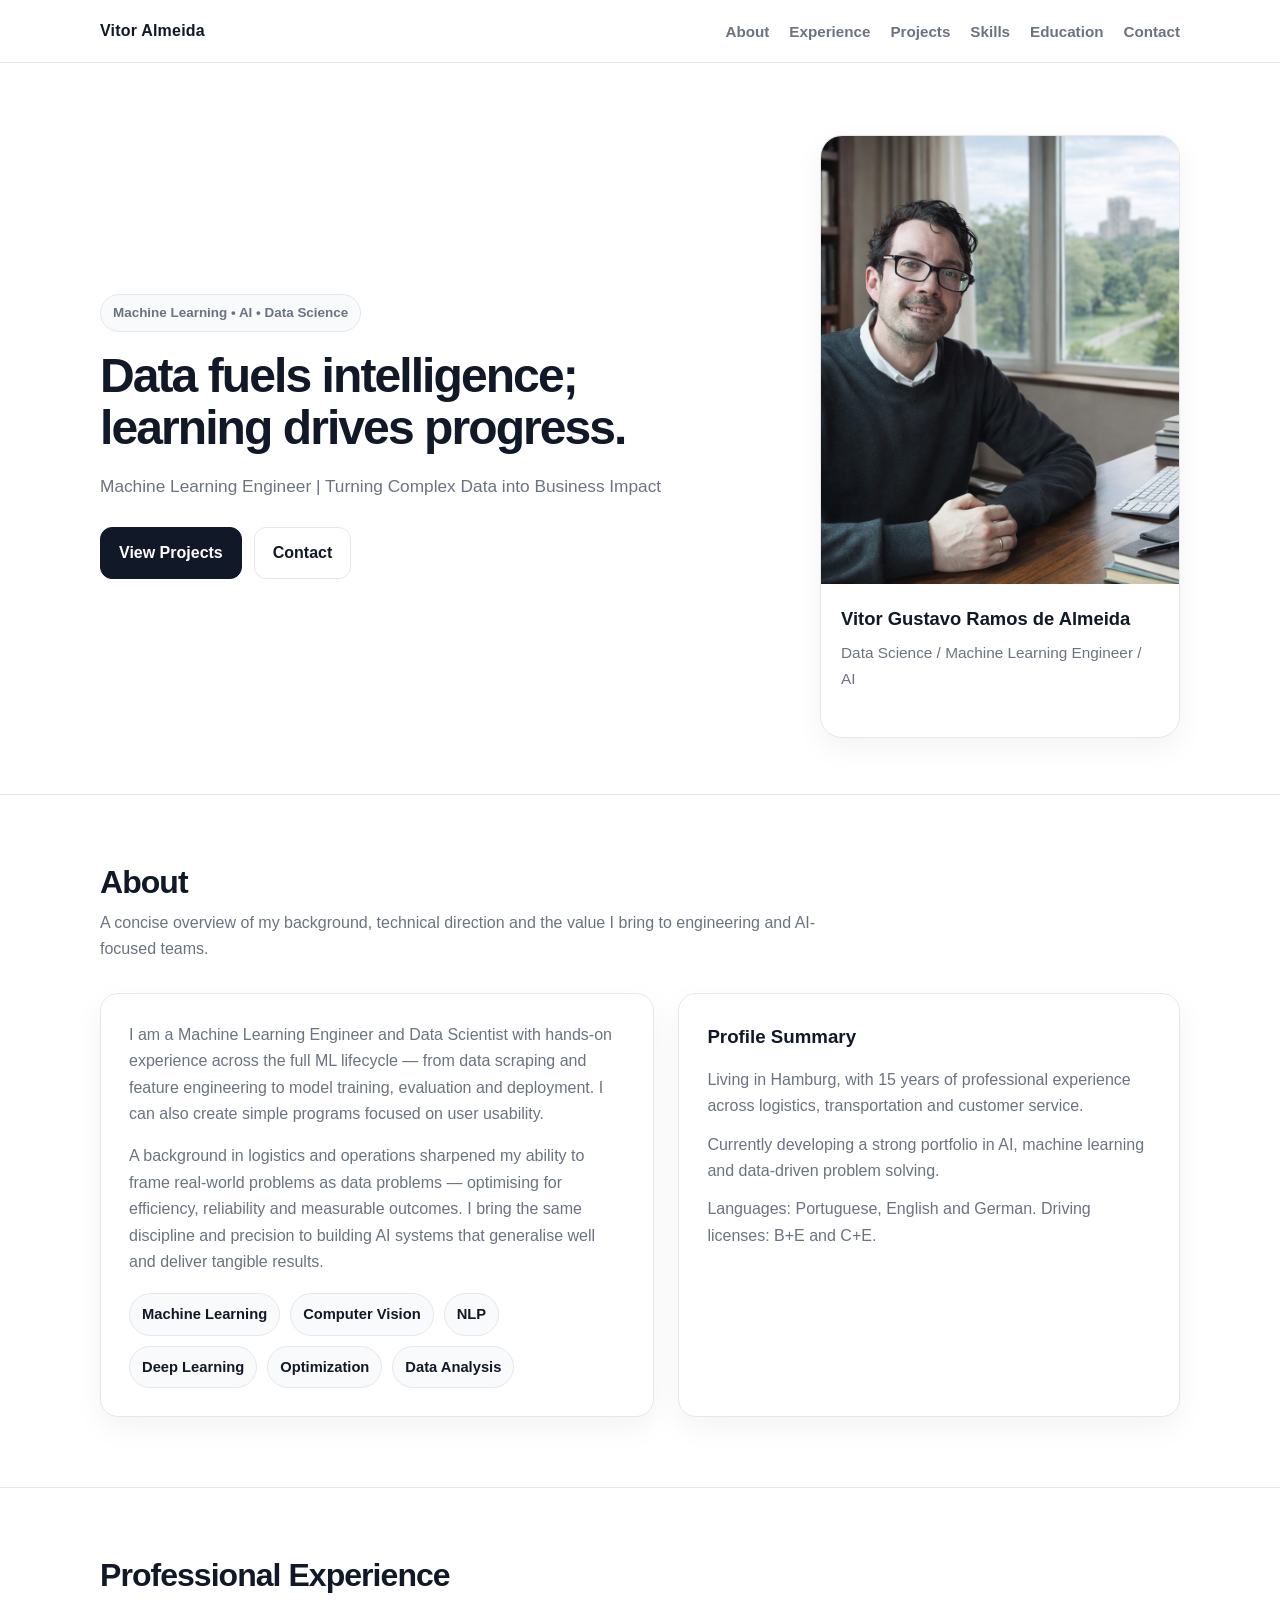
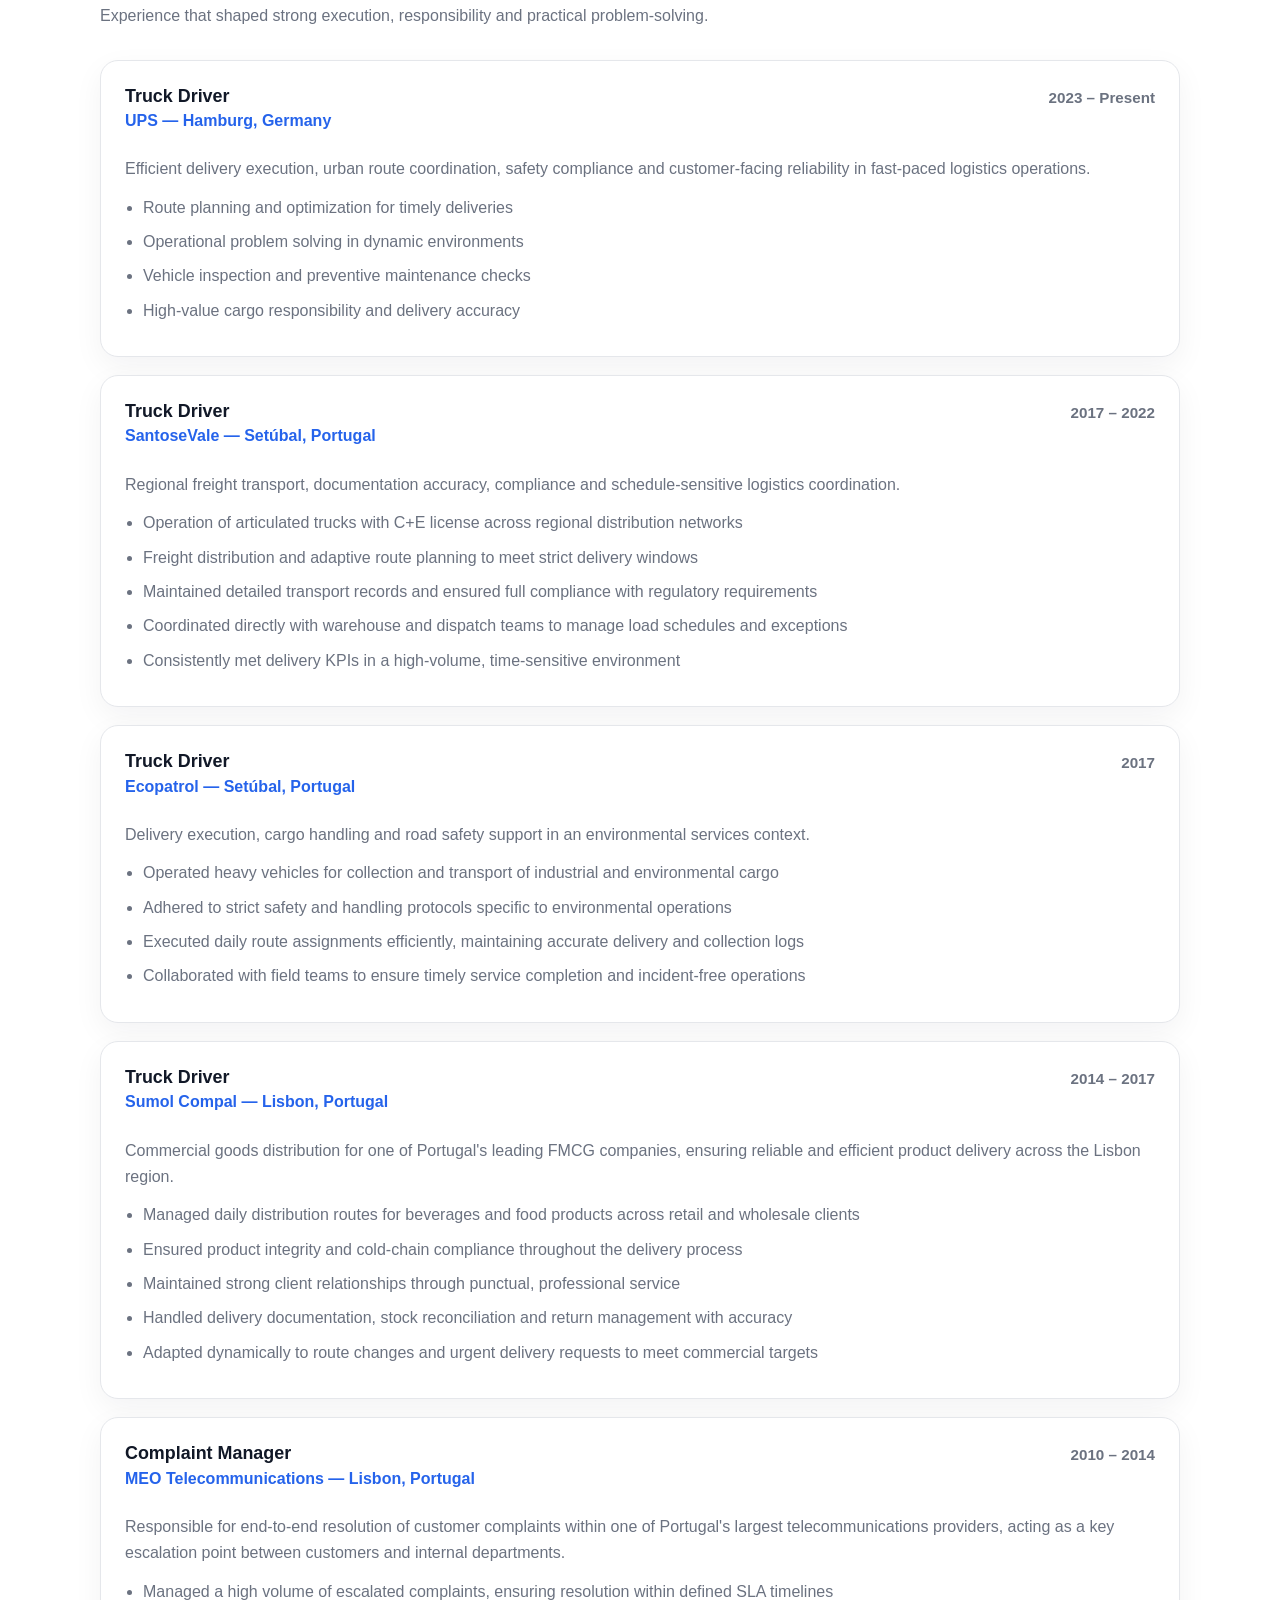
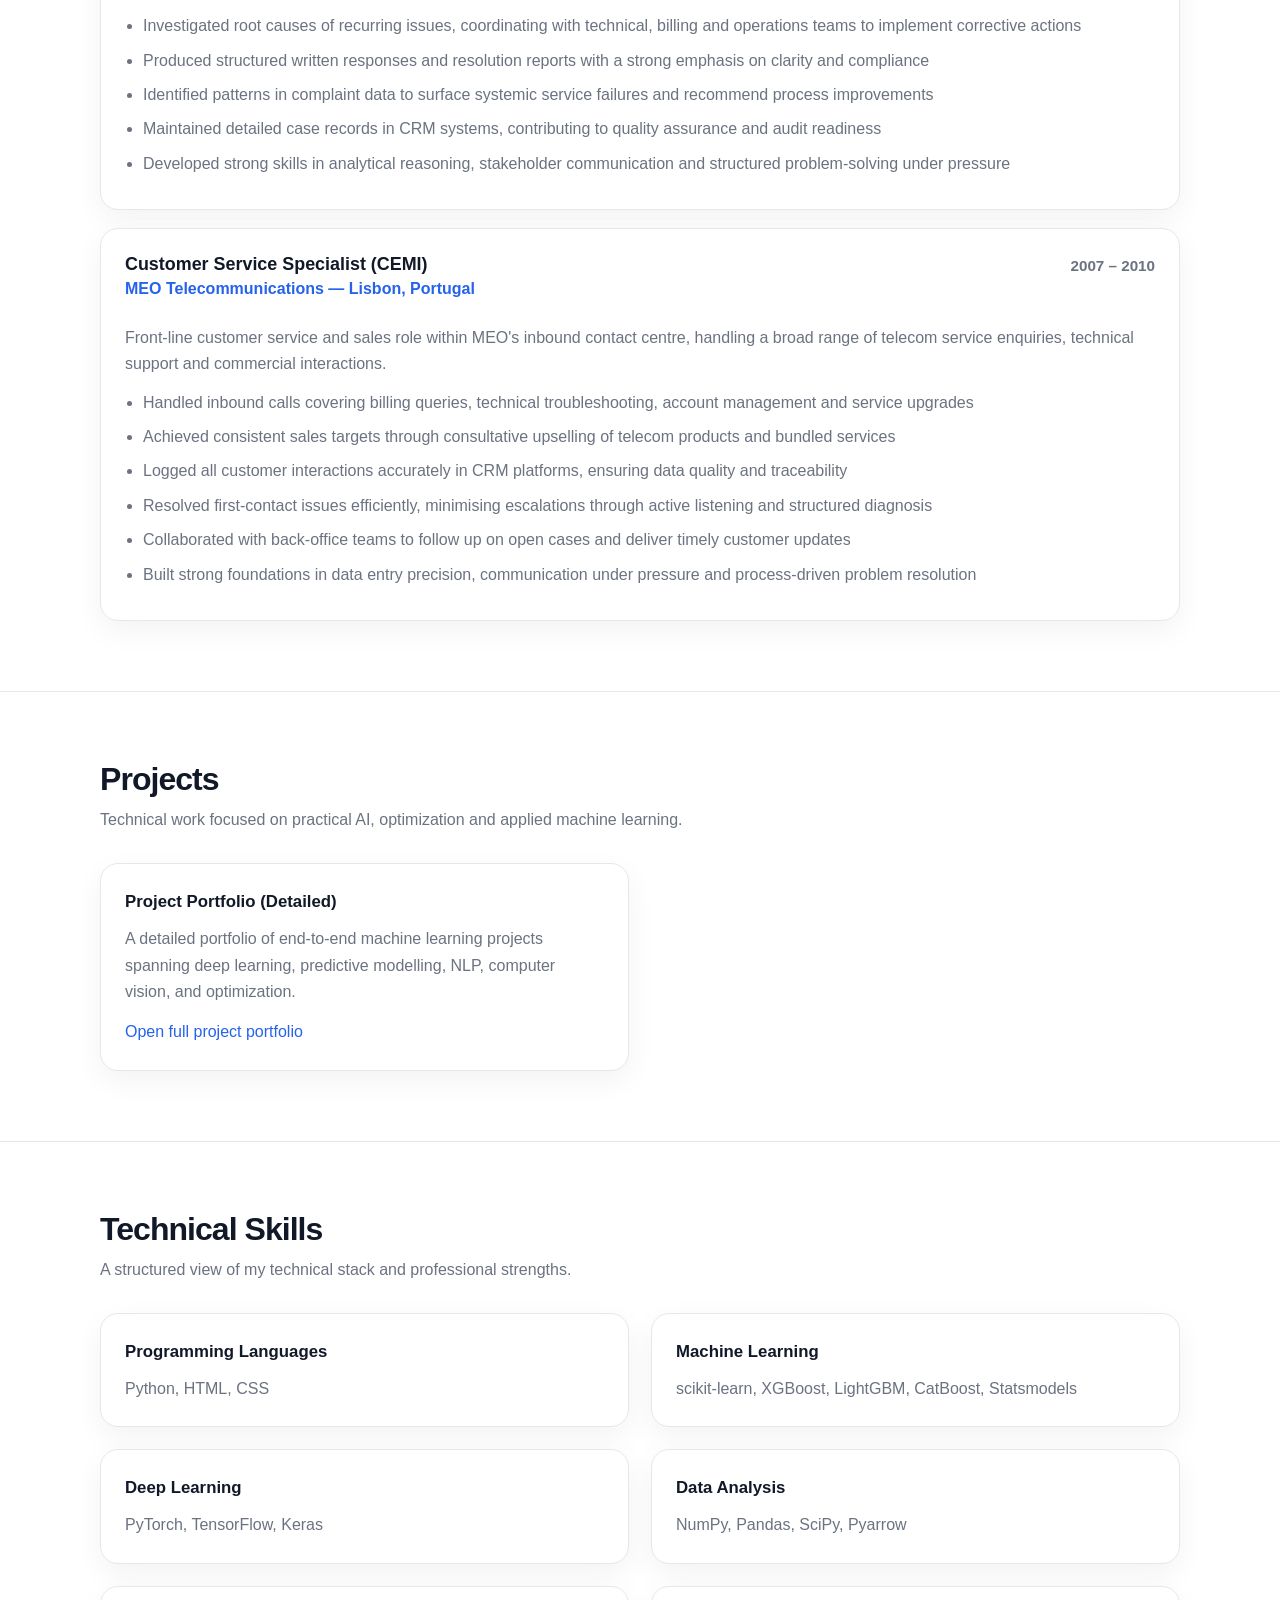
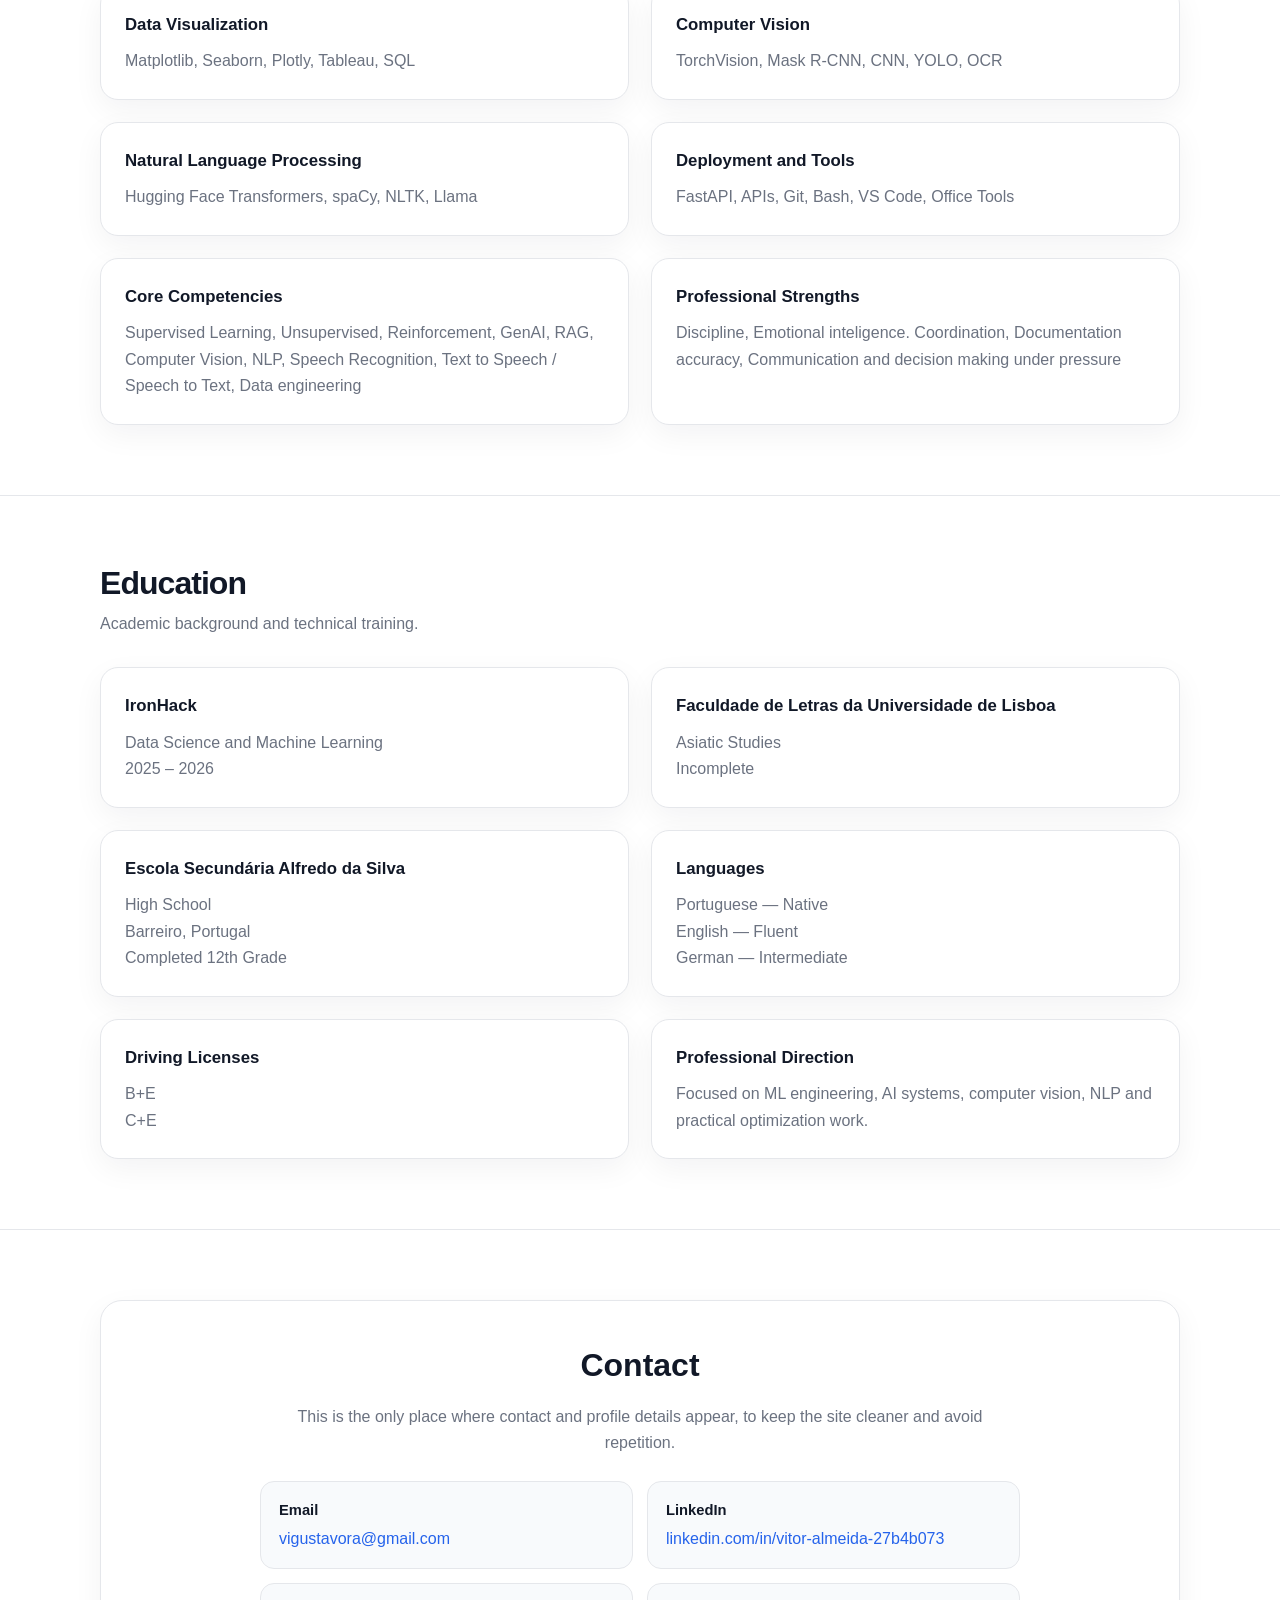
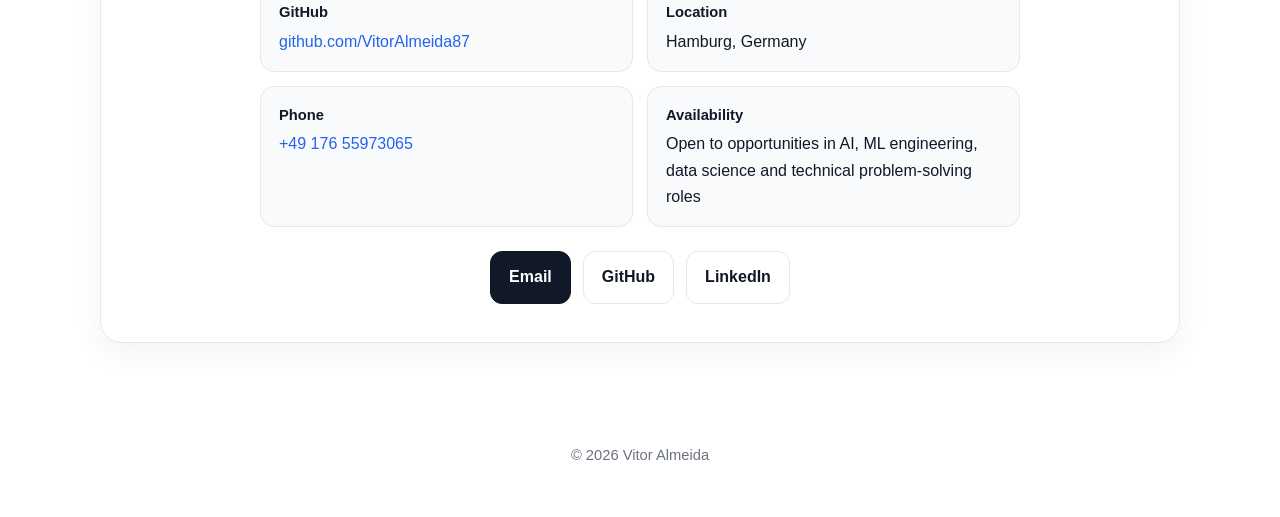
==== index.html @ e2f63cbc "Update hero subtitle text" ====
<!DOCTYPE html>
<html lang="en">
<head>
  <meta charset="UTF-8" />
  <meta name="viewport" content="width=device-width, initial-scale=1.0" />
  <title>Vitor Almeida | Machine Learning Engineer</title>
  <meta
    name="description"
    content="Vitor Almeida -Data Science/Machine Learning Engineer portfolio with projects, and technical skills in AI, data science, computer vision, NLP and optimization."
  />
  <style>
    :root {
      --bg: #ffffff;
      --surface: #ffffff;
      --text: #111827;
      --muted: #6b7280;
      --line: #e5e7eb;
      --soft: #f8fafc;
      --accent: #2563eb;
      --max-width: 1080px;
      --radius: 18px;
      --shadow: 0 10px 30px rgba(17, 24, 39, 0.05);
    }

    * {
      margin: 0;
      padding: 0;
      box-sizing: border-box;
    }

    html {
      scroll-behavior: smooth;
    }

    body {
      background: var(--bg);
      color: var(--text);
      font-family: -apple-system, BlinkMacSystemFont, "Segoe UI", Roboto, Inter, Arial, sans-serif;
      line-height: 1.65;
    }

    a {
      color: var(--accent);
      text-decoration: none;
    }

    a:hover {
      text-decoration: underline;
    }

    img {
      max-width: 100%;
      display: block;
    }

    .container {
      width: min(92%, var(--max-width));
      margin: 0 auto;
    }

    .topbar {
      position: sticky;
      top: 0;
      z-index: 1000;
      background: rgba(255, 255, 255, 0.94);
      backdrop-filter: blur(10px);
      border-bottom: 1px solid var(--line);
    }

    .nav {
      display: flex;
      justify-content: space-between;
      align-items: center;
      gap: 20px;
      padding: 18px 0;
    }

    .brand {
      font-size: 1rem;
      font-weight: 700;
      color: var(--text);
      letter-spacing: 0.2px;
    }

    .nav-links {
      display: flex;
      flex-wrap: wrap;
      gap: 20px;
    }

    .nav-links a {
      color: var(--muted);
      font-size: 0.95rem;
      font-weight: 600;
    }

    .nav-links a:hover {
      color: var(--text);
      text-decoration: none;
    }

    .hero {
      padding: 72px 0 56px;
    }

    .hero-grid {
      display: grid;
      grid-template-columns: 1.25fr 0.75fr;
      gap: 36px;
      align-items: center;
    }

    .eyebrow {
      display: inline-block;
      padding: 7px 12px;
      background: var(--soft);
      border: 1px solid var(--line);
      border-radius: 999px;
      color: var(--muted);
      font-size: 0.84rem;
      font-weight: 700;
      margin-bottom: 18px;
    }

    .hero h1 {
      font-size: 3rem;
      line-height: 1.08;
      letter-spacing: -0.04em;
      margin-bottom: 18px;
    }

    .hero p {
      color: var(--muted);
      font-size: 1.08rem;
      max-width: 720px;
      margin-bottom: 26px;
    }

    .hero-actions {
      display: flex;
      flex-wrap: wrap;
      gap: 12px;
    }

    .btn {
      display: inline-flex;
      align-items: center;
      justify-content: center;
      padding: 12px 18px;
      border-radius: 12px;
      font-weight: 700;
      border: 1px solid var(--line);
      transition: 0.2s ease;
    }

    .btn-primary {
      background: var(--text);
      color: #fff;
      border-color: var(--text);
    }

    .btn-primary:hover {
      background: #000;
      text-decoration: none;
    }

    .btn-secondary {
      background: #fff;
      color: var(--text);
    }

    .btn-secondary:hover {
      background: var(--soft);
      text-decoration: none;
    }

    .profile-card {
      background: var(--surface);
      border: 1px solid var(--line);
      border-radius: 22px;
      box-shadow: var(--shadow);
      overflow: hidden;
      max-width: 360px;
      margin-left: auto;
    }

    .profile-image {
      width: 100%;
      aspect-ratio: 4 / 5;
      object-fit: cover;
      background: var(--soft);
    }

    .profile-info {
      padding: 20px;
    }

    .profile-info h3 {
      font-size: 1.15rem;
      margin-bottom: 6px;
    }

    .profile-info p {
      color: var(--muted);
      font-size: 0.96rem;
    }

    .section {
      padding: 70px 0;
      border-top: 1px solid var(--line);
    }

    .section-title {
      font-size: 2rem;
      line-height: 1.1;
      letter-spacing: -0.03em;
      margin-bottom: 10px;
    }

    .section-subtitle {
      color: var(--muted);
      max-width: 760px;
      margin-bottom: 30px;
    }

    .grid-2 {
      display: grid;
      grid-template-columns: 1.05fr 0.95fr;
      gap: 24px;
    }

    .card {
      background: var(--surface);
      border: 1px solid var(--line);
      border-radius: var(--radius);
      box-shadow: var(--shadow);
      padding: 28px;
    }

    .about-text p {
      color: var(--muted);
      margin-bottom: 16px;
    }

    .highlights {
      display: flex;
      flex-wrap: wrap;
      gap: 10px;
      margin-top: 18px;
    }

    .tag {
      padding: 8px 12px;
      border: 1px solid var(--line);
      border-radius: 999px;
      background: var(--soft);
      color: var(--text);
      font-size: 0.92rem;
      font-weight: 600;
    }

    .timeline {
      display: grid;
      gap: 18px;
    }

    .timeline-item,
    .project-card,
    .skill-group,
    .mini-card {
      border: 1px solid var(--line);
      border-radius: 18px;
      padding: 24px;
      background: var(--surface);
      box-shadow: var(--shadow);
    }

    .timeline-head {
      display: flex;
      justify-content: space-between;
      align-items: flex-start;
      gap: 16px;
      margin-bottom: 10px;
      flex-wrap: wrap;
    }

    .timeline-head h3 {
      font-size: 1.12rem;
      line-height: 1.3;
    }

    .date {
      color: var(--muted);
      font-weight: 700;
      font-size: 0.95rem;
      white-space: nowrap;
    }

    .company {
      color: var(--accent);
      font-weight: 700;
      margin-bottom: 12px;
    }

    .timeline-item p,
    .project-card p,
    .skill-group p,
    .mini-card p {
      color: var(--muted);
    }

    .bullet-list {
      padding-left: 18px;
      color: var(--muted);
      margin-top: 12px;
    }

    .bullet-list li {
      margin-bottom: 8px;
    }

    .projects-grid,
    .skills-grid,
    .edu-grid {
      display: grid;
      grid-template-columns: repeat(2, 1fr);
      gap: 22px;
    }

    .project-card h3,
    .skill-group h3,
    .mini-card h3 {
      font-size: 1.05rem;
      margin-bottom: 10px;
    }

    .project-links {
      display: flex;
      flex-wrap: wrap;
      gap: 14px;
      margin-top: 14px;
    }

    .extra-grid {
      display: grid;
      grid-template-columns: repeat(3, 1fr);
      gap: 20px;
    }

    .contact-card {
      text-align: center;
      border: 1px solid var(--line);
      border-radius: 22px;
      padding: 38px;
      background: var(--surface);
      box-shadow: var(--shadow);
    }

    .contact-card h2 {
      font-size: 2rem;
      margin-bottom: 12px;
    }

    .contact-card p {
      color: var(--muted);
      max-width: 740px;
      margin: 0 auto 24px;
    }

    .contact-grid {
      display: grid;
      grid-template-columns: repeat(2, 1fr);
      gap: 14px;
      max-width: 760px;
      margin: 0 auto 24px;
      text-align: left;
    }

    .contact-item {
      padding: 16px 18px;
      border: 1px solid var(--line);
      border-radius: 14px;
      background: var(--soft);
    }

    .contact-item strong {
      display: block;
      margin-bottom: 4px;
      font-size: 0.92rem;
    }

    .contact-links {
      display: flex;
      justify-content: center;
      flex-wrap: wrap;
      gap: 12px;
    }

    footer {
      padding: 30px 0 50px;
      color: var(--muted);
      text-align: center;
      font-size: 0.92rem;
    }

    @media (max-width: 980px) {
      .hero-grid,
      .grid-2,
      .projects-grid,
      .skills-grid,
      .edu-grid,
      .extra-grid,
      .contact-grid {
        grid-template-columns: 1fr;
      }

      .hero h1 {
        font-size: 2.35rem;
      }

      .profile-card {
        margin: 0;
      }
    }

    @media (max-width: 700px) {
      .nav {
        flex-direction: column;
        align-items: flex-start;
      }

      .hero {
        padding: 56px 0 42px;
      }

      .section {
        padding: 54px 0;
      }

      .hero h1 {
        font-size: 2rem;
      }

      .card,
      .timeline-item,
      .project-card,
      .skill-group,
      .mini-card,
      .contact-card {
        padding: 22px;
      }
    }
  </style>
</head>
<body>
  <header class="topbar">
    <div class="container nav">
      <a href="#home" class="brand">Vitor Almeida</a>
      <nav class="nav-links">
        <a href="#about">About</a>
        <a href="#experience">Experience</a>
        <a href="#projects">Projects</a>
        <a href="#skills">Skills</a>
        <a href="#education">Education</a>
        <a href="#contact">Contact</a>
      </nav>
    </div>
  </header>

  <main id="home">
    <section class="hero">
      <div class="container hero-grid">
        <div>
          <span class="eyebrow">Machine Learning • AI • Data Science</span>
          <h1>Data fuels intelligence; learning drives progress.</h1>
          <p>
            Machine Learning Engineer | Turning Complex Data into Business Impact
          </p>
          <div class="hero-actions">
            <a class="btn btn-primary" href="cv/index.html">View Projects</a>
            <a class="btn btn-secondary" href="#contact">Contact</a>
          </div>
        </div>

        <div class="profile-card">
          <img src="profile.jpeg" alt="Vitor Almeida profile photo" class="profile-image" />
          <div class="profile-info">
            <h3>Vitor Gustavo Ramos de Almeida</h3>
            <p>Data Science / Machine Learning Engineer / AI</p>
          </div>
        </div>
      </div>
    </section>

    <section id="about" class="section">
      <div class="container">
        <h2 class="section-title">About</h2>
        <p class="section-subtitle">
          A concise overview of my background, technical direction and the value I bring to engineering and AI-focused teams.
        </p>

        <div class="grid-2">
          <div class="card about-text">
            <p>
              I am a Machine Learning Engineer and Data Scientist with hands-on experience across the full ML lifecycle — from data scraping and feature engineering to model training, evaluation and deployment. I can also create simple programs focused on user usability.
            </p>
            <p>
              A background in logistics and operations sharpened my ability to frame real-world problems as data problems — optimising for efficiency, reliability and measurable outcomes. I bring the same discipline and precision to building AI systems that generalise well and deliver tangible results.
            </p>

            <div class="highlights">
              <span class="tag">Machine Learning</span>
              <span class="tag">Computer Vision</span>
              <span class="tag">NLP</span>
              <span class="tag">Deep Learning</span>
              <span class="tag">Optimization</span>
              <span class="tag">Data Analysis</span>
            </div>
          </div>

          <div class="card">
            <h3 style="margin-bottom: 14px;">Profile Summary</h3>
            <p style="color: var(--muted); margin-bottom: 12px;">
              Living in Hamburg, with 15 years of professional experience across logistics, transportation and customer service.
            </p>
            <p style="color: var(--muted); margin-bottom: 12px;">
              Currently developing a strong portfolio in AI, machine learning and data-driven problem solving.
            </p>
            <p style="color: var(--muted);">
              Languages: Portuguese, English and German. Driving licenses: B+E and C+E.
            </p>
          </div>
        </div>
      </div>
    </section>

    <section id="experience" class="section">
      <div class="container">
        <h2 class="section-title">Professional Experience</h2>
        <p class="section-subtitle">
          Experience that shaped strong execution, responsibility and practical problem-solving.
        </p>

        <div class="timeline">
          <article class="timeline-item">
            <div class="timeline-head">
              <div>
                <h3>Truck Driver</h3>
                <div class="company">UPS — Hamburg, Germany</div>
              </div>
              <div class="date">2023 – Present</div>
            </div>
            <p>Efficient delivery execution, urban route coordination, safety compliance and customer-facing reliability in fast-paced logistics operations.</p>
            <ul class="bullet-list">
              <li>Route planning and optimization for timely deliveries</li>
              <li>Operational problem solving in dynamic environments</li>
              <li>Vehicle inspection and preventive maintenance checks</li>
              <li>High-value cargo responsibility and delivery accuracy</li>
            </ul>
          </article>

          <article class="timeline-item">
            <div class="timeline-head">
              <div>
                <h3>Truck Driver</h3>
                <div class="company">SantoseVale — Setúbal, Portugal</div>
              </div>
              <div class="date">2017 – 2022</div>
            </div>
            <p>Regional freight transport, documentation accuracy, compliance and schedule-sensitive logistics coordination.</p>
            <ul class="bullet-list">
              <li>Operation of articulated trucks with C+E license across regional distribution networks</li>
              <li>Freight distribution and adaptive route planning to meet strict delivery windows</li>
              <li>Maintained detailed transport records and ensured full compliance with regulatory requirements</li>
              <li>Coordinated directly with warehouse and dispatch teams to manage load schedules and exceptions</li>
              <li>Consistently met delivery KPIs in a high-volume, time-sensitive environment</li>
            </ul>
          </article>

          <article class="timeline-item">
            <div class="timeline-head">
              <div>
                <h3>Truck Driver</h3>
                <div class="company">Ecopatrol — Setúbal, Portugal</div>
              </div>
              <div class="date">2017</div>
            </div>
            <p>Delivery execution, cargo handling and road safety support in an environmental services context.</p>
            <ul class="bullet-list">
              <li>Operated heavy vehicles for collection and transport of industrial and environmental cargo</li>
              <li>Adhered to strict safety and handling protocols specific to environmental operations</li>
              <li>Executed daily route assignments efficiently, maintaining accurate delivery and collection logs</li>
              <li>Collaborated with field teams to ensure timely service completion and incident-free operations</li>
            </ul>
          </article>

          <article class="timeline-item">
            <div class="timeline-head">
              <div>
                <h3>Truck Driver</h3>
                <div class="company">Sumol Compal — Lisbon, Portugal</div>
              </div>
              <div class="date">2014 – 2017</div>
            </div>
            <p>Commercial goods distribution for one of Portugal's leading FMCG companies, ensuring reliable and efficient product delivery across the Lisbon region.</p>
            <ul class="bullet-list">
              <li>Managed daily distribution routes for beverages and food products across retail and wholesale clients</li>
              <li>Ensured product integrity and cold-chain compliance throughout the delivery process</li>
              <li>Maintained strong client relationships through punctual, professional service</li>
              <li>Handled delivery documentation, stock reconciliation and return management with accuracy</li>
              <li>Adapted dynamically to route changes and urgent delivery requests to meet commercial targets</li>
            </ul>
          </article>

          <article class="timeline-item">
            <div class="timeline-head">
              <div>
                <h3>Complaint Manager</h3>
                <div class="company">MEO Telecommunications — Lisbon, Portugal</div>
              </div>
              <div class="date">2010 – 2014</div>
            </div>
            <p>Responsible for end-to-end resolution of customer complaints within one of Portugal's largest telecommunications providers, acting as a key escalation point between customers and internal departments.</p>
            <ul class="bullet-list">
              <li>Managed a high volume of escalated complaints, ensuring resolution within defined SLA timelines</li>
              <li>Investigated root causes of recurring issues, coordinating with technical, billing and operations teams to implement corrective actions</li>
              <li>Produced structured written responses and resolution reports with a strong emphasis on clarity and compliance</li>
              <li>Identified patterns in complaint data to surface systemic service failures and recommend process improvements</li>
              <li>Maintained detailed case records in CRM systems, contributing to quality assurance and audit readiness</li>
              <li>Developed strong skills in analytical reasoning, stakeholder communication and structured problem-solving under pressure</li>
            </ul>
          </article>

          <article class="timeline-item">
            <div class="timeline-head">
              <div>
                <h3>Customer Service Specialist (CEMI)</h3>
                <div class="company">MEO Telecommunications — Lisbon, Portugal</div>
              </div>
              <div class="date">2007 – 2010</div>
            </div>
            <p>Front-line customer service and sales role within MEO's inbound contact centre, handling a broad range of telecom service enquiries, technical support and commercial interactions.</p>
            <ul class="bullet-list">
              <li>Handled inbound calls covering billing queries, technical troubleshooting, account management and service upgrades</li>
              <li>Achieved consistent sales targets through consultative upselling of telecom products and bundled services</li>
              <li>Logged all customer interactions accurately in CRM platforms, ensuring data quality and traceability</li>
              <li>Resolved first-contact issues efficiently, minimising escalations through active listening and structured diagnosis</li>
              <li>Collaborated with back-office teams to follow up on open cases and deliver timely customer updates</li>
              <li>Built strong foundations in data entry precision, communication under pressure and process-driven problem resolution</li>
            </ul>
          </article>
        </div>
      </div>
    </section>

    <section id="projects" class="section">
      <div class="container">
        <h2 class="section-title">Projects</h2>
        <p class="section-subtitle">
          Technical work focused on practical AI, optimization and applied machine learning.
        </p>

        <div class="projects-grid">
          <article class="project-card">
            <h3>Project Portfolio (Detailed)</h3>
            <p>
              A detailed portfolio of end-to-end machine learning projects spanning deep learning, predictive modelling, NLP, computer vision, and optimization.
            </p>
            <div class="project-links">
              <a href="cv/index.html">Open full project portfolio</a>
            </div>
          </article>
        </div>
      </div>
    </section>

    <section id="skills" class="section">
      <div class="container">
        <h2 class="section-title">Technical Skills</h2>
        <p class="section-subtitle">
          A structured view of my technical stack and professional strengths.
        </p>

        <div class="skills-grid">
          <div class="skill-group">
            <h3>Programming Languages</h3>
            <p>Python, HTML, CSS</p>
          </div>

          <div class="skill-group">
            <h3>Machine Learning</h3>
            <p>scikit-learn, XGBoost, LightGBM, CatBoost, Statsmodels</p>
          </div>

          <div class="skill-group">
            <h3>Deep Learning</h3>
            <p>PyTorch, TensorFlow, Keras</p>
          </div>

          <div class="skill-group">
            <h3>Data Analysis</h3>
            <p>NumPy, Pandas, SciPy, Pyarrow</p>
          </div>

          <div class="skill-group">
            <h3>Data Visualization</h3>
            <p>Matplotlib, Seaborn, Plotly, Tableau, SQL</p>
          </div>

          <div class="skill-group">
            <h3>Computer Vision</h3>
            <p>TorchVision, Mask R-CNN, CNN, YOLO, OCR</p>
          </div>

          <div class="skill-group">
            <h3>Natural Language Processing</h3>
            <p>Hugging Face Transformers, spaCy, NLTK, Llama</p>
          </div>

          <div class="skill-group">
            <h3>Deployment and Tools</h3>
            <p>FastAPI, APIs, Git, Bash, VS Code, Office Tools</p>
          </div>

          <div class="skill-group">
            <h3>Core Competencies</h3>
            <p>Supervised Learning, Unsupervised, Reinforcement, GenAI, RAG, Computer Vision, NLP, Speech Recognition, Text to Speech / Speech to Text, Data engineering</p>
          </div>

          <div class="skill-group">
            <h3>Professional Strengths</h3>
            <p>Discipline, Emotional inteligence. Coordination, Documentation accuracy, Communication and decision making under pressure</p>
          </div>
        </div>
      </div>
    </section>

    <section id="education" class="section">
      <div class="container">
        <h2 class="section-title">Education</h2>
        <p class="section-subtitle">
          Academic background and technical training.
        </p>

        <div class="edu-grid">
          <article class="mini-card">
            <h3>IronHack</h3>
            <p>Data Science and Machine Learning<br>2025 – 2026</p>
          </article>

          <article class="mini-card">
            <h3>Faculdade de Letras da Universidade de Lisboa</h3>
            <p>Asiatic Studies<br>Incomplete</p>
          </article>

          <article class="mini-card">
            <h3>Escola Secundária Alfredo da Silva</h3>
            <p>High School<br>Barreiro, Portugal<br>Completed 12th Grade</p>
          </article>

          <article class="mini-card">
            <h3>Languages</h3>
            <p>Portuguese — Native<br>English — Fluent<br>German — Intermediate</p>
          </article>

          <article class="mini-card">
            <h3>Driving Licenses</h3>
            <p>B+E<br>C+E</p>
          </article>

          <article class="mini-card">
            <h3>Professional Direction</h3>
            <p>Focused on ML engineering, AI systems, computer vision, NLP and practical optimization work.</p>
          </article>
        </div>
      </div>
    </section>

    <section id="contact" class="section">
      <div class="container">
        <div class="contact-card">
          <h2>Contact</h2>
          <p>
            This is the only place where contact and profile details appear, to keep the site cleaner and avoid repetition.
          </p>

          <div class="contact-grid">
            <div class="contact-item">
              <strong>Email</strong>
              <a href="mailto:vigustavora@gmail.com">vigustavora@gmail.com</a>
            </div>

            <div class="contact-item">
              <strong>LinkedIn</strong>
              <a href="https://www.linkedin.com/in/vitor-almeida-27b4b073" target="_blank" rel="noopener noreferrer">linkedin.com/in/vitor-almeida-27b4b073</a>
            </div>

            <div class="contact-item">
              <strong>GitHub</strong>
              <a href="https://github.com/VitorAlmeida87" target="_blank" rel="noopener noreferrer">github.com/VitorAlmeida87</a>
            </div>

            <div class="contact-item">
              <strong>Location</strong>
              Hamburg, Germany
            </div>

            <div class="contact-item">
              <strong>Phone</strong>
              <a href="tel:+4917655973065">+49 176 55973065</a>
            </div>

            <div class="contact-item">
              <strong>Availability</strong>
              Open to opportunities in AI, ML engineering, data science and technical problem-solving roles
            </div>
          </div>

          <div class="contact-links">
            <a class="btn btn-primary" href="mailto:vigustavora@gmail.com">Email</a>
            <a class="btn btn-secondary" href="https://github.com/VitorAlmeida87" target="_blank" rel="noopener noreferrer">GitHub</a>
            <a class="btn btn-secondary" href="https://www.linkedin.com/in/vitor-almeida-27b4b073" target="_blank" rel="noopener noreferrer">LinkedIn</a>
          </div>
        </div>
      </div>
    </section>
  </main>

  <footer>
    <div class="container">
      © 2026 Vitor Almeida
    </div>
  </footer>
</body>
</html>
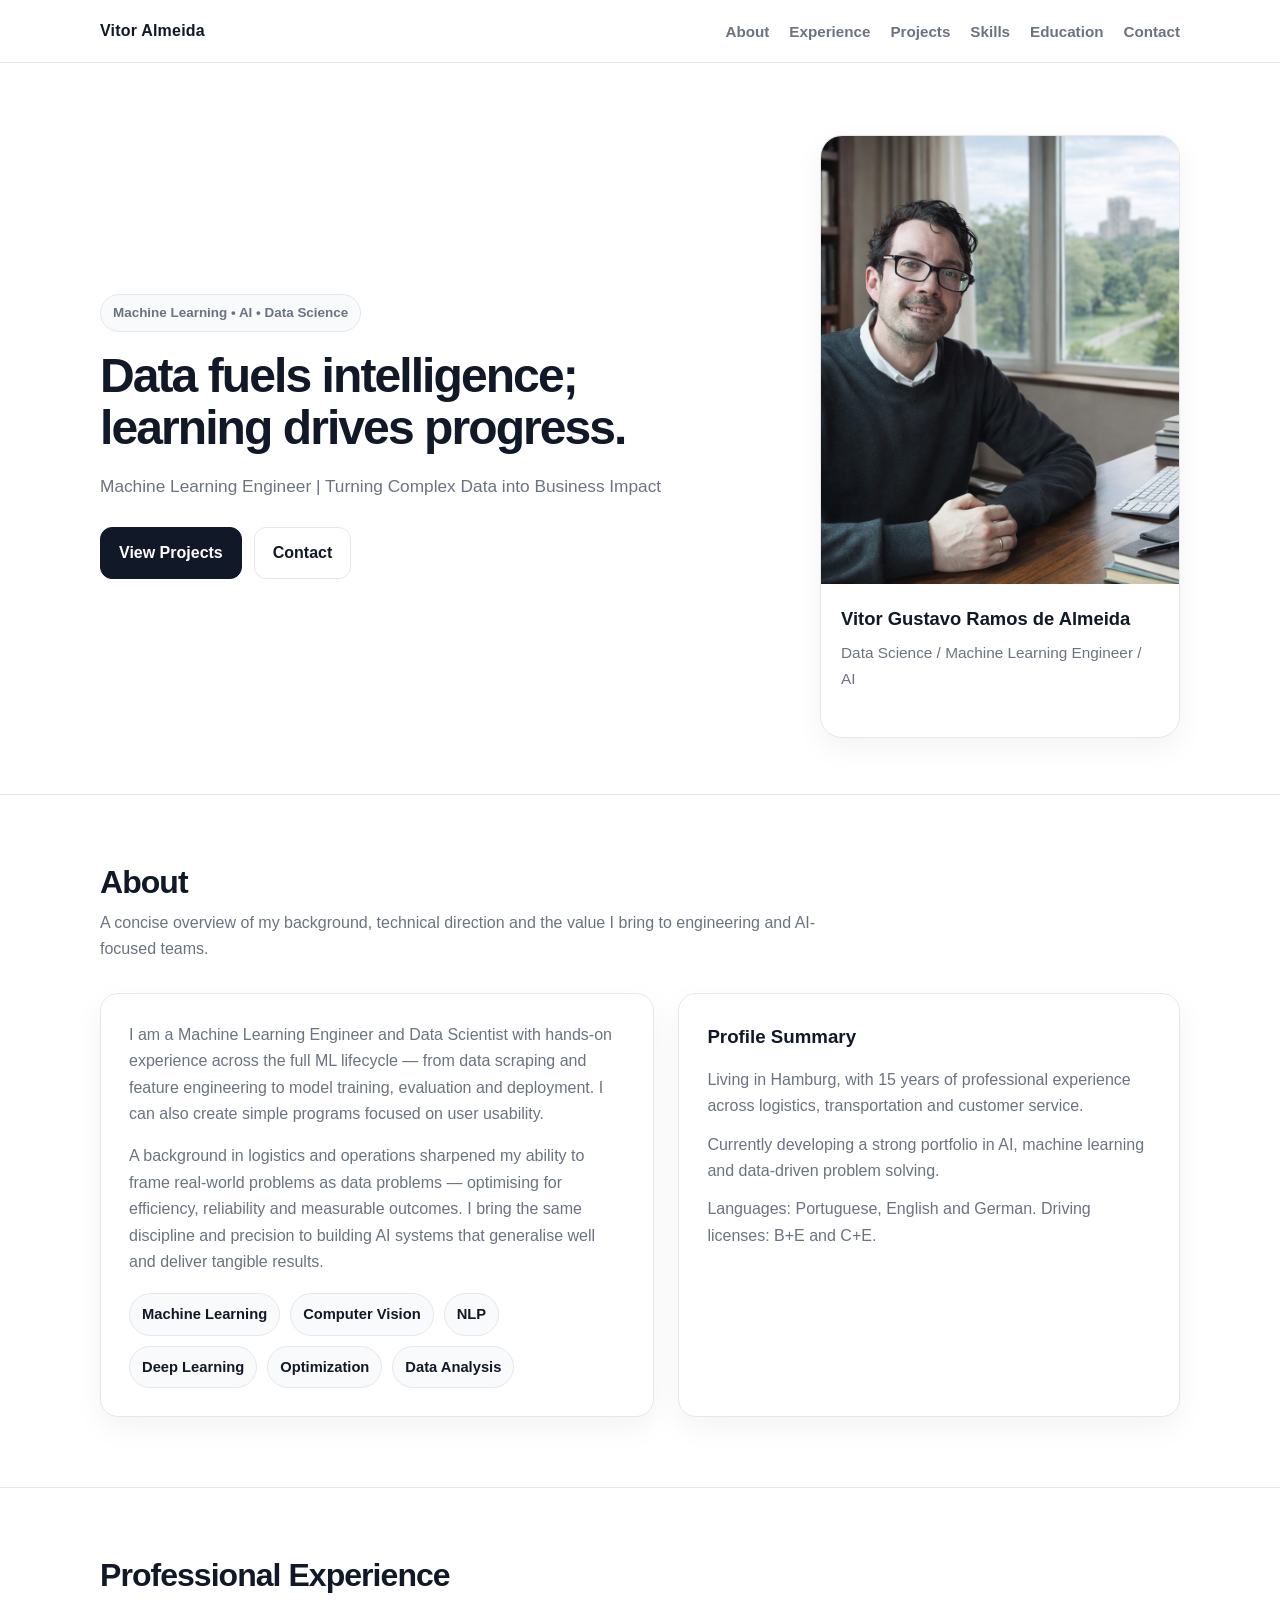
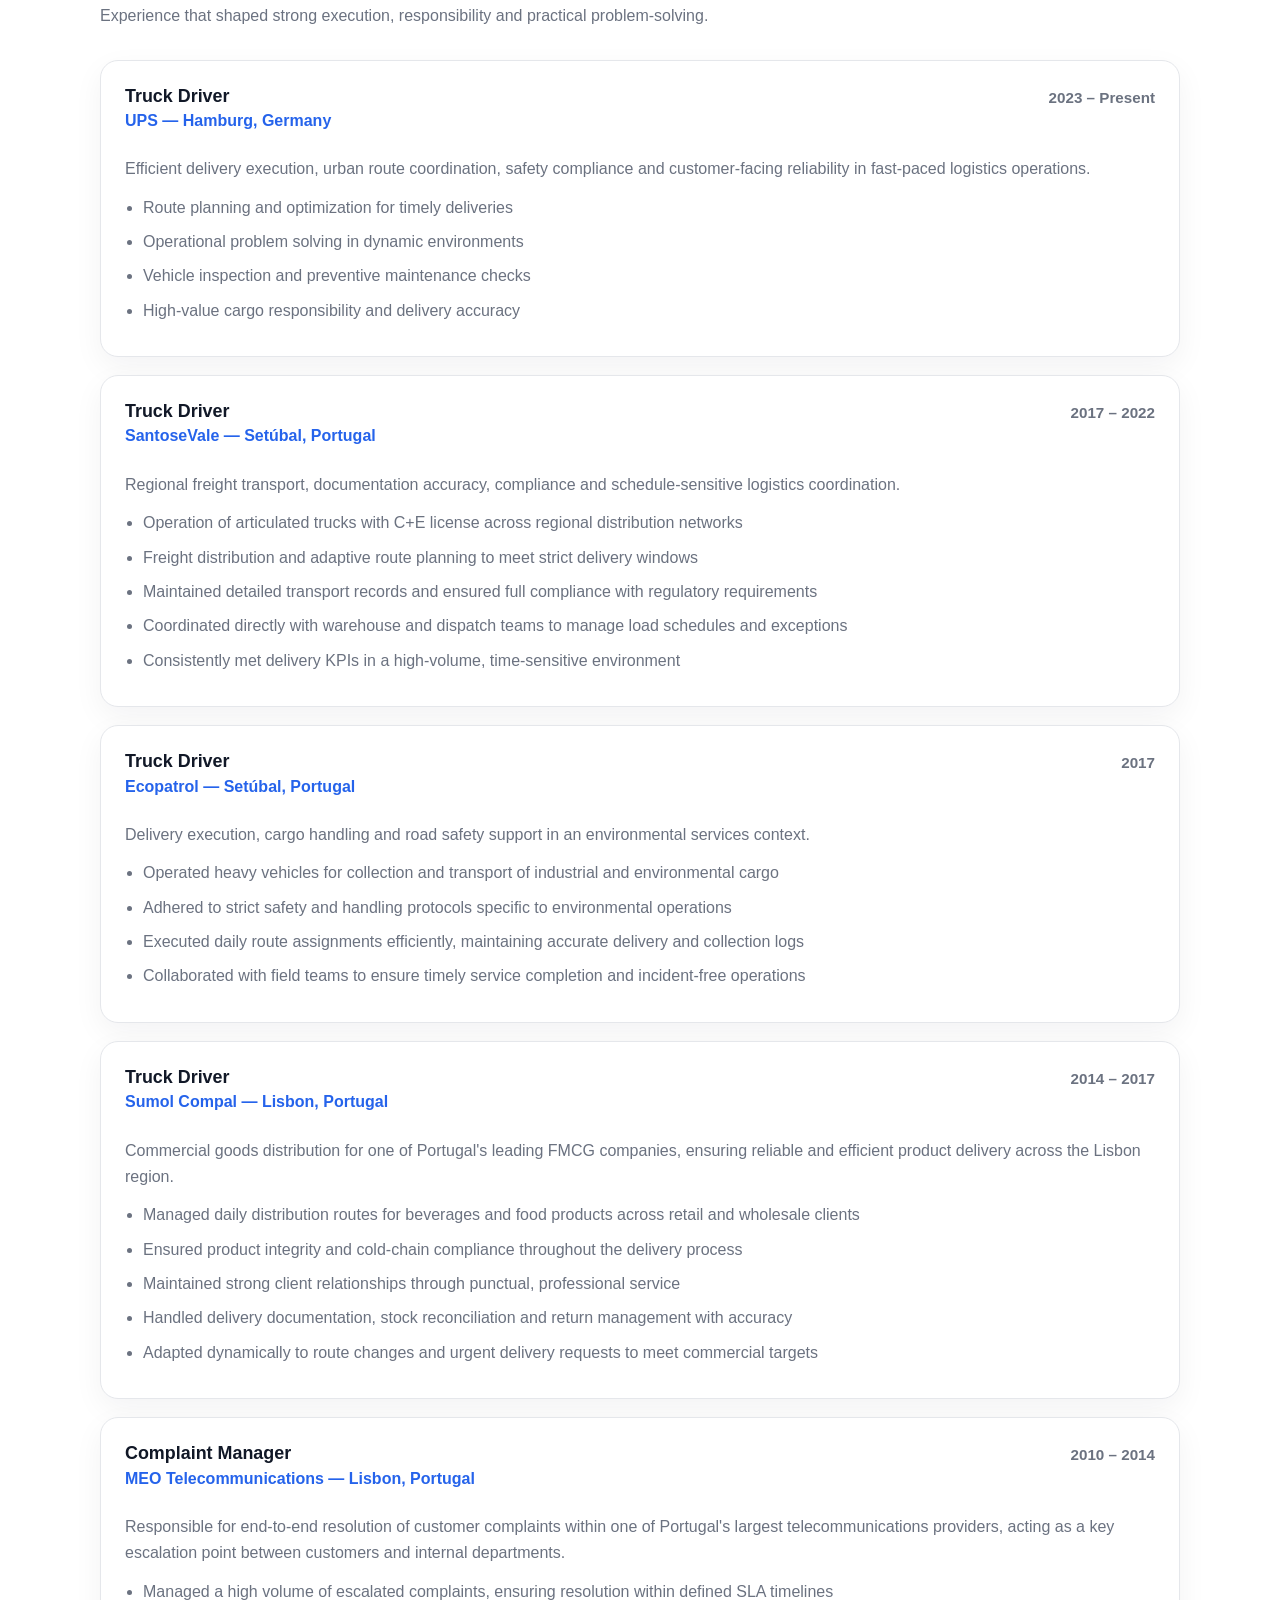
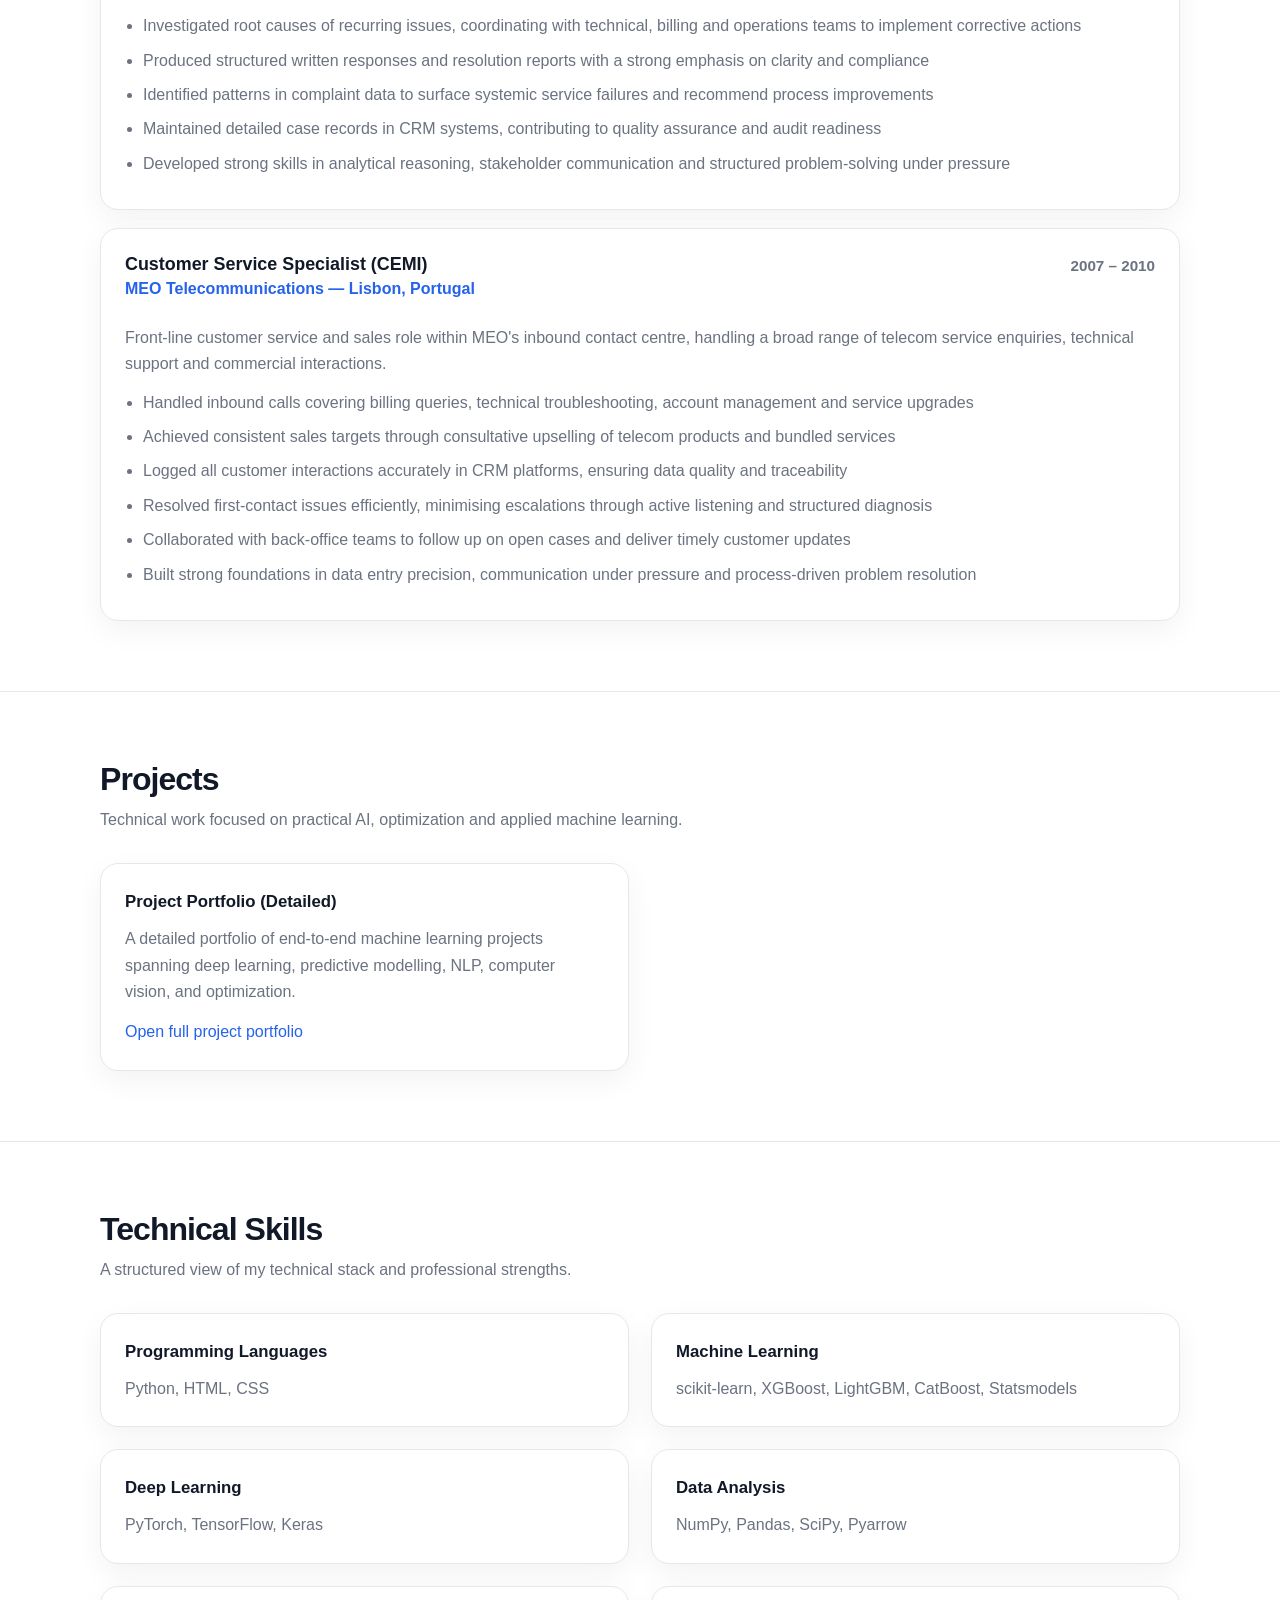
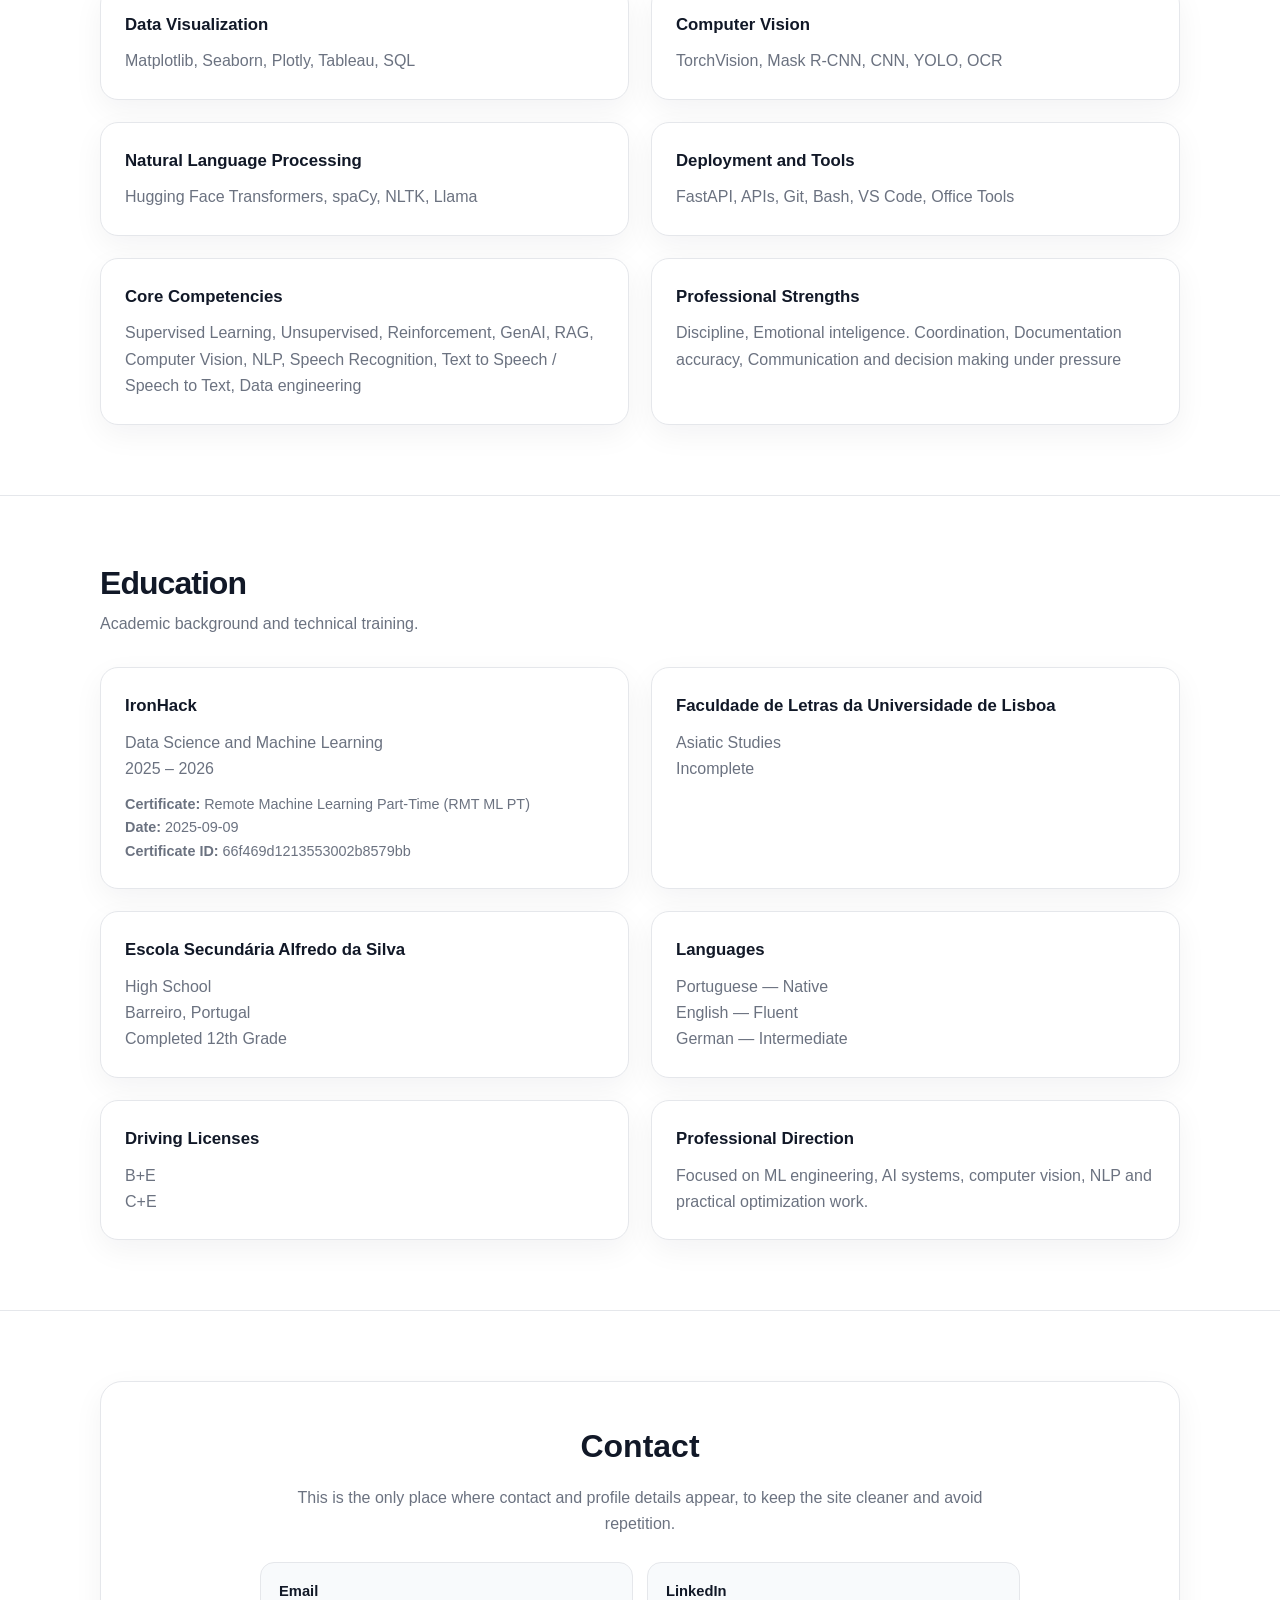
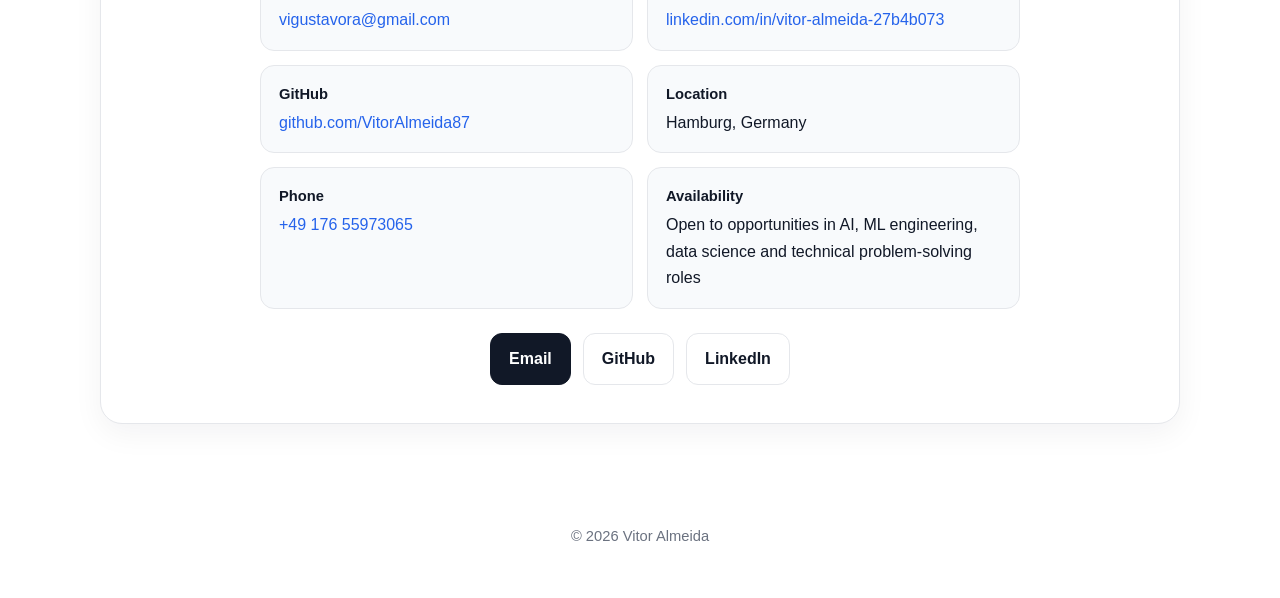
==== commit d9802d44: "Add IronHack certificate details to Education section Agent-Logs-Url: https://github.com/VitorAlmeid" ====
--- a/index.html
+++ b/index.html
@@ -746,6 +746,11 @@
           <article class="mini-card">
             <h3>IronHack</h3>
             <p>Data Science and Machine Learning<br>2025 – 2026</p>
+            <p style="margin-top: 10px; font-size: 0.9rem;">
+              <strong>Certificate:</strong> Remote Machine Learning Part-Time (RMT ML PT)<br>
+              <strong>Date:</strong> 2025-09-09<br>
+              <strong>Certificate ID:</strong> 66f469d1213553002b8579bb
+            </p>
           </article>
 
           <article class="mini-card">
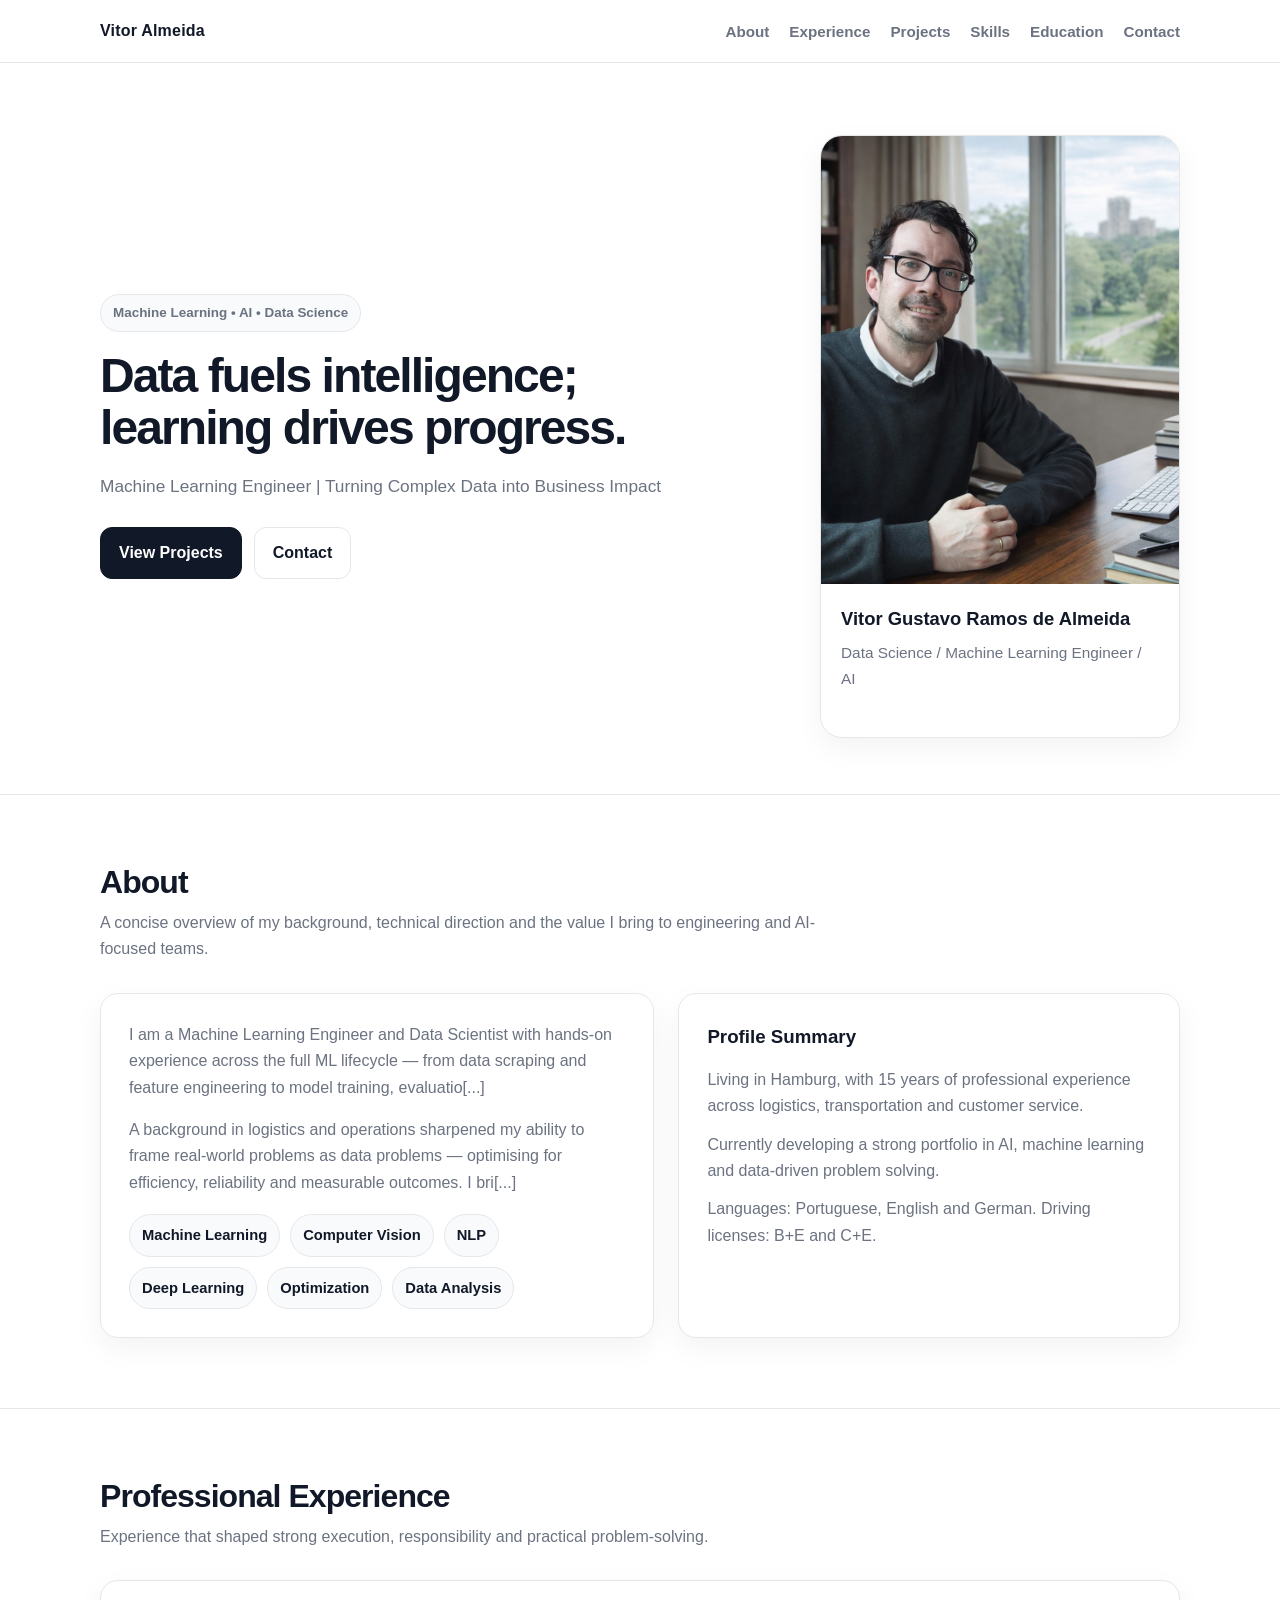
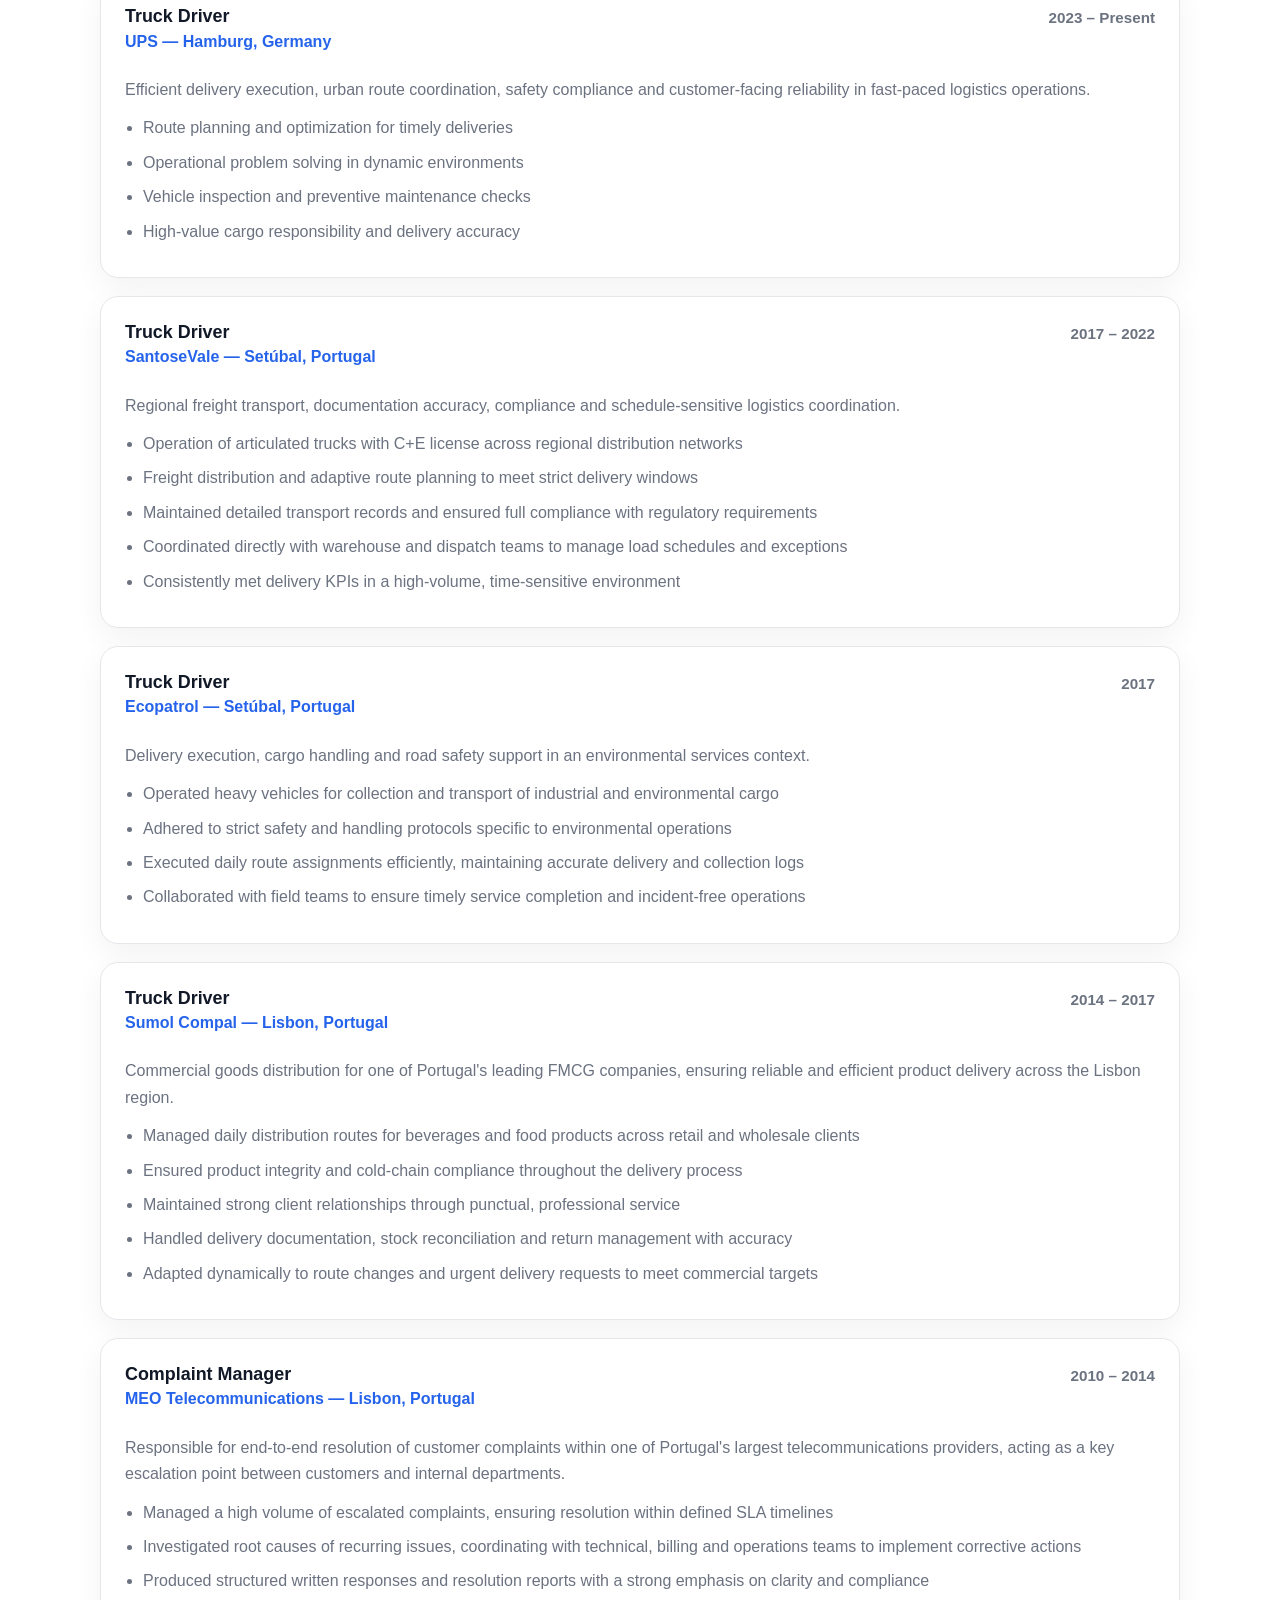
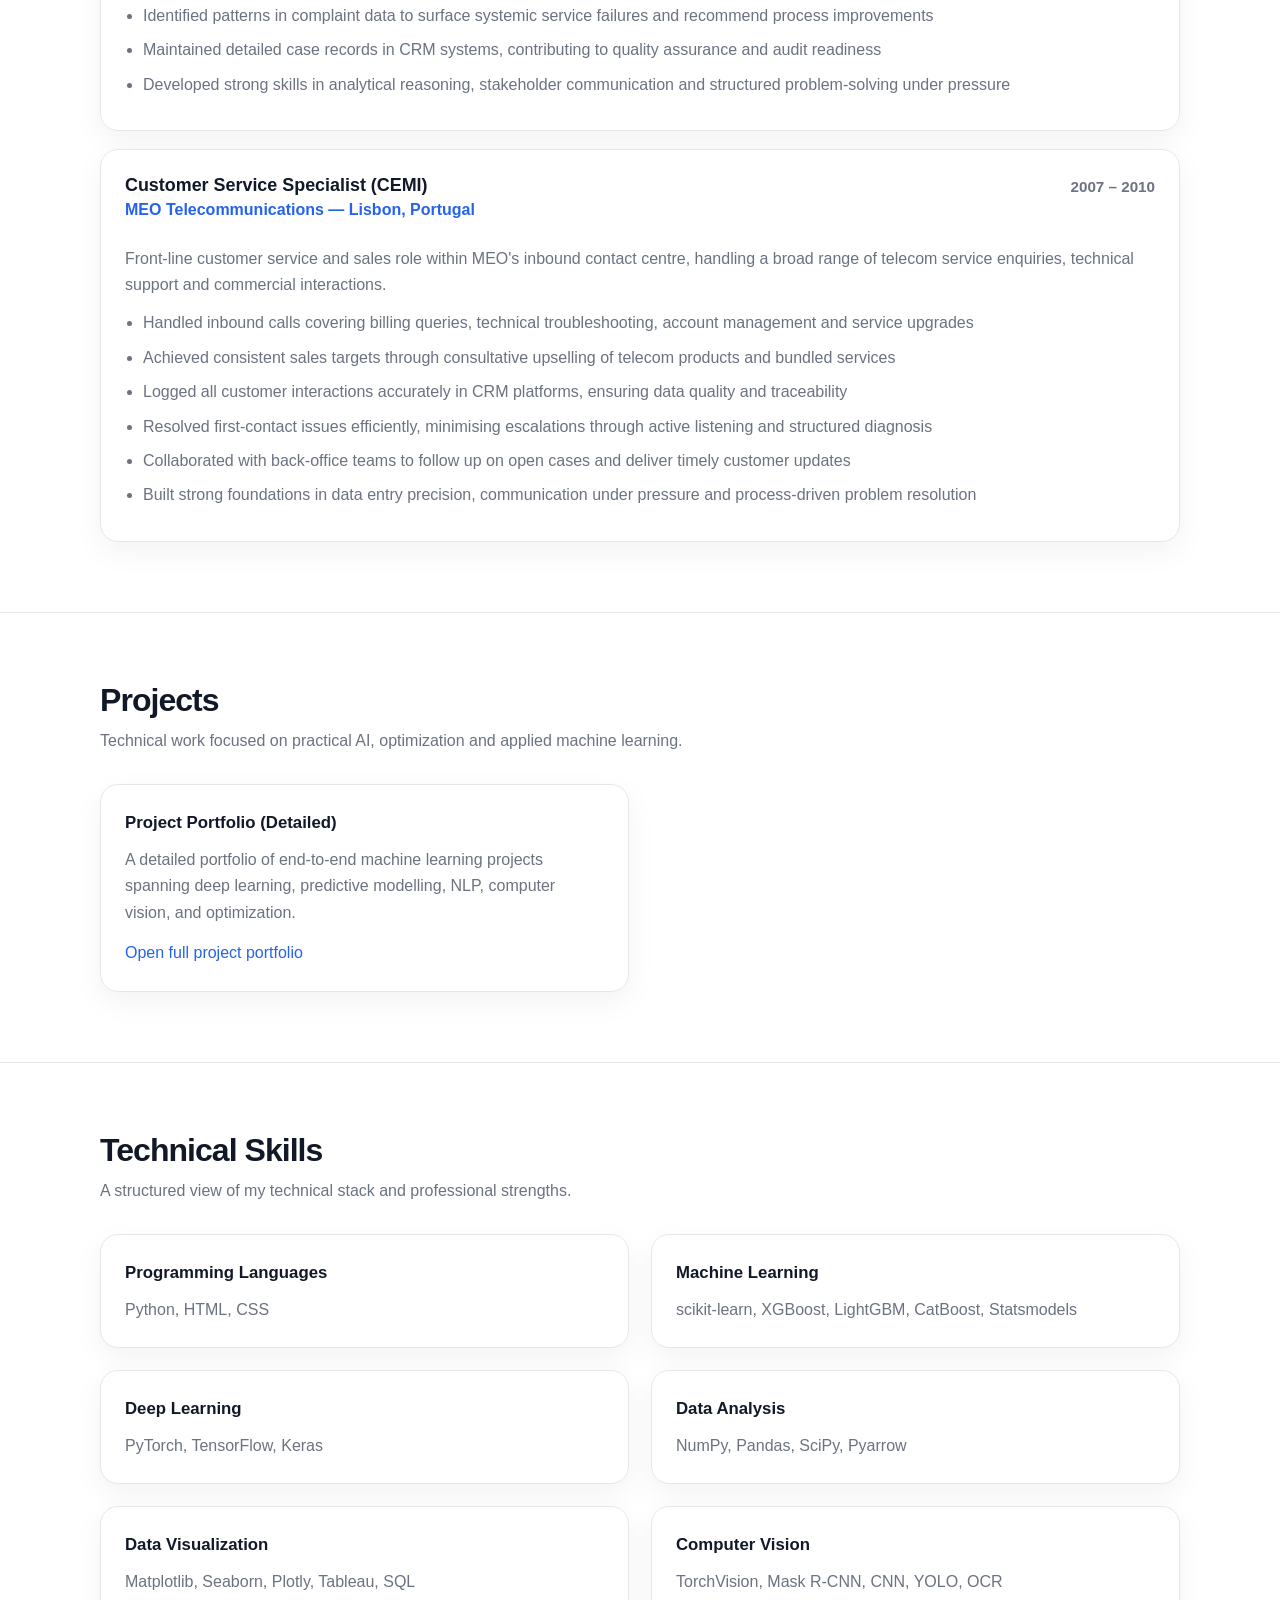
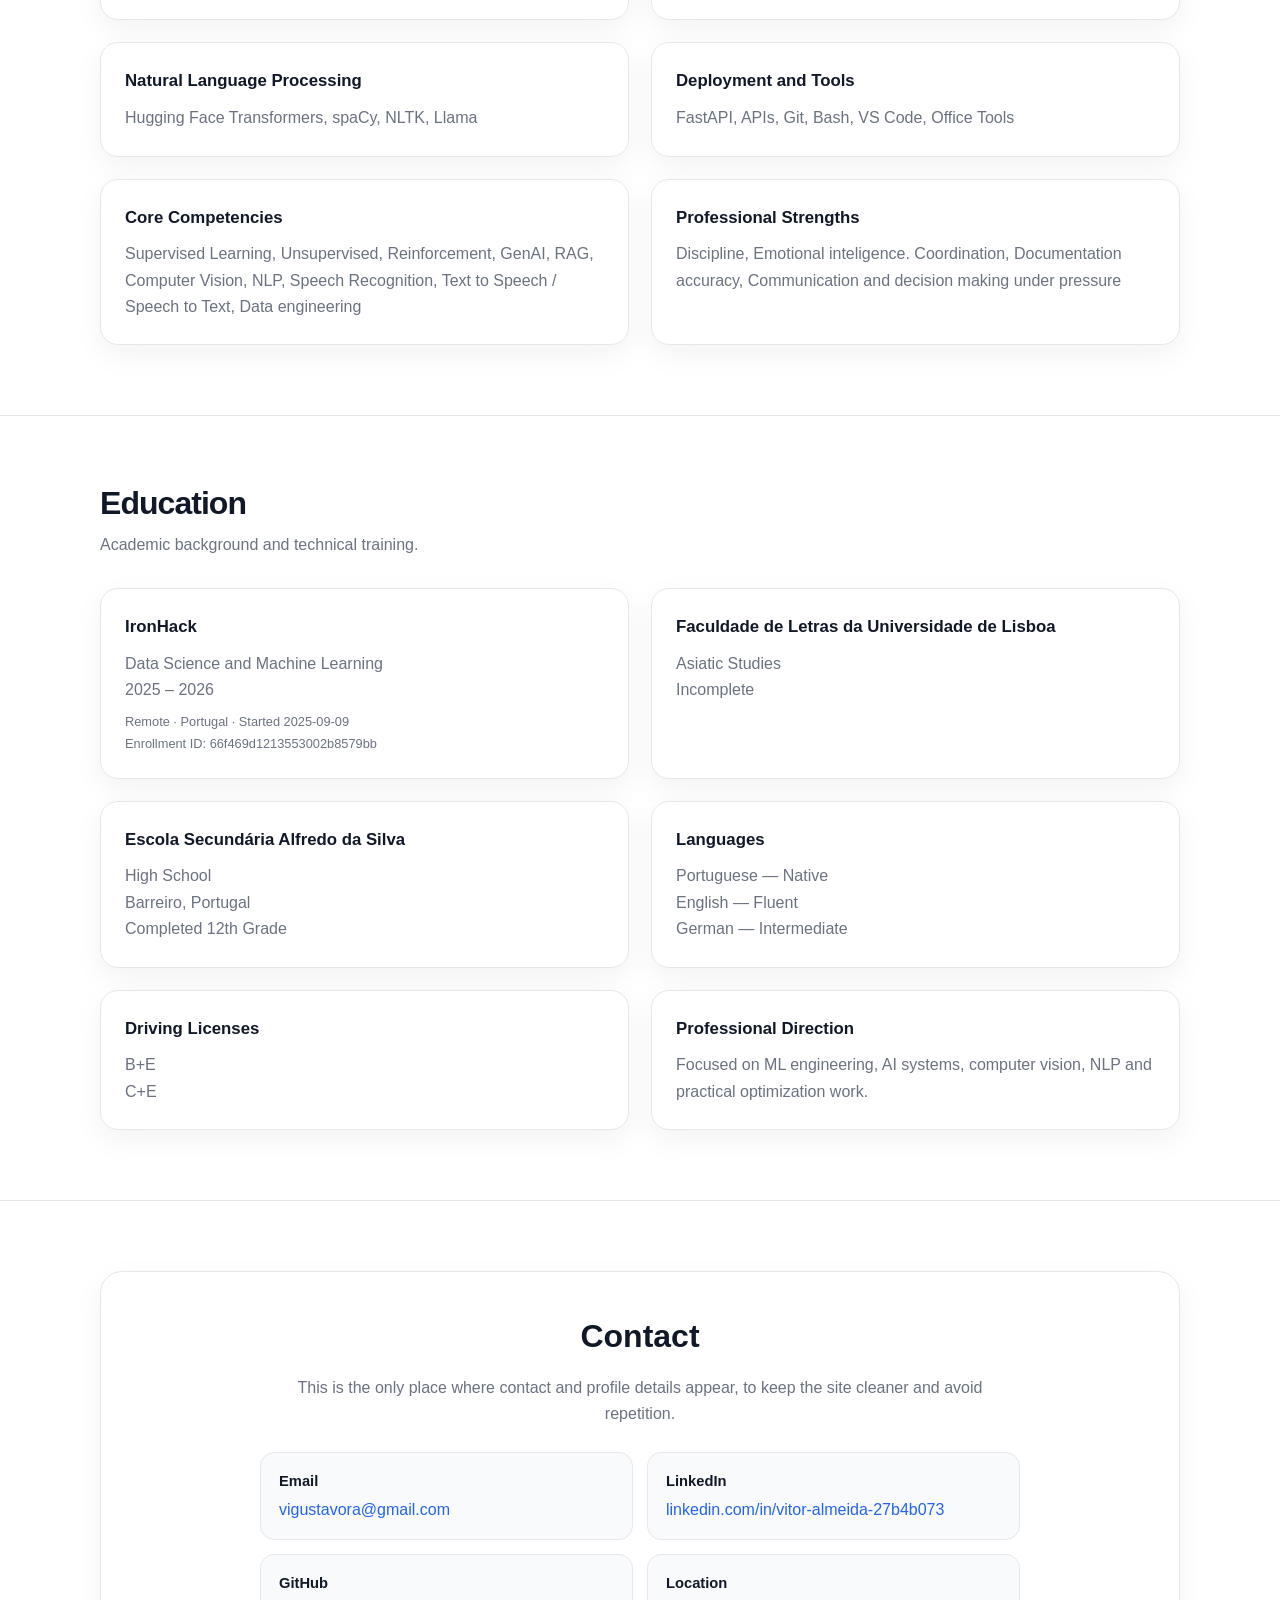
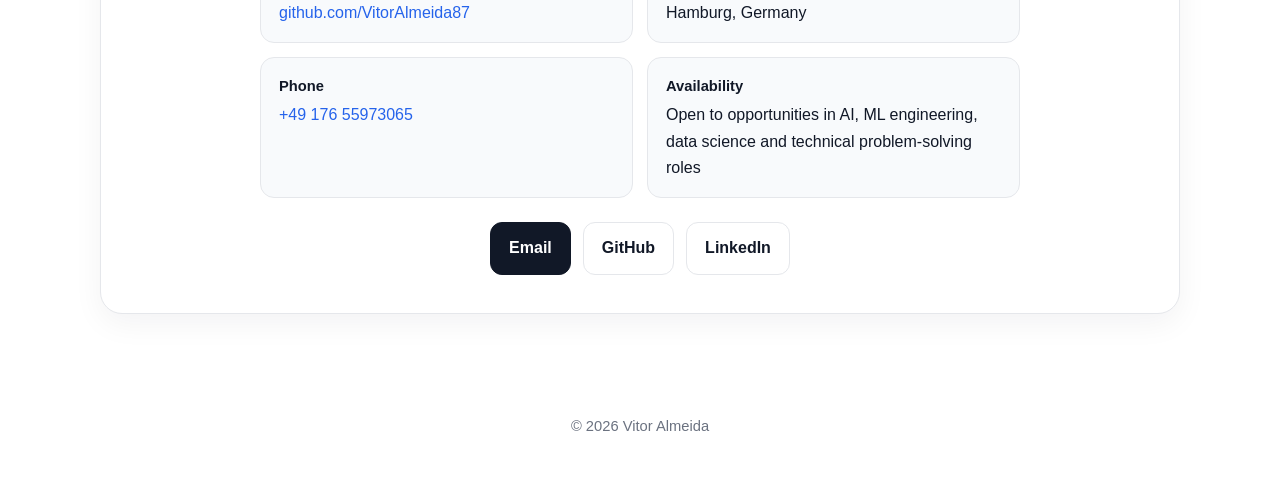
==== commit c2c4138b: "Add IronHack enrollment ID to education section" ====
--- a/index.html
+++ b/index.html
@@ -502,10 +502,10 @@
         <div class="grid-2">
           <div class="card about-text">
             <p>
-              I am a Machine Learning Engineer and Data Scientist with hands-on experience across the full ML lifecycle — from data scraping and feature engineering to model training, evaluation and deployment. I can also create simple programs focused on user usability.
+              I am a Machine Learning Engineer and Data Scientist with hands-on experience across the full ML lifecycle — from data scraping and feature engineering to model training, evaluatio[...]
             </p>
             <p>
-              A background in logistics and operations sharpened my ability to frame real-world problems as data problems — optimising for efficiency, reliability and measurable outcomes. I bring the same discipline and precision to building AI systems that generalise well and deliver tangible results.
+              A background in logistics and operations sharpened my ability to frame real-world problems as data problems — optimising for efficiency, reliability and measurable outcomes. I bri[...]
             </p>
 
             <div class="highlights">
@@ -743,14 +743,11 @@
         </p>
 
         <div class="edu-grid">
+          <!-- IronHack enrollment: RMT ML PT 2025-09-09 EN Europe/Madrid EN (66f469d1213553002b8579bb) -->
           <article class="mini-card">
             <h3>IronHack</h3>
             <p>Data Science and Machine Learning<br>2025 – 2026</p>
-            <p style="margin-top: 10px; font-size: 0.9rem;">
-              <strong>Certificate:</strong> Remote Machine Learning Part-Time (RMT ML PT)<br>
-              <strong>Date:</strong> 2025-09-09<br>
-              <strong>Certificate ID:</strong> 66f469d1213553002b8579bb
-            </p>
+            <p style="font-size: 0.8rem; margin-top: 8px; color: var(--muted);">Remote · Portugal · Started 2025-09-09<br>Enrollment ID: 66f469d1213553002b8579bb</p>
           </article>
 
           <article class="mini-card">
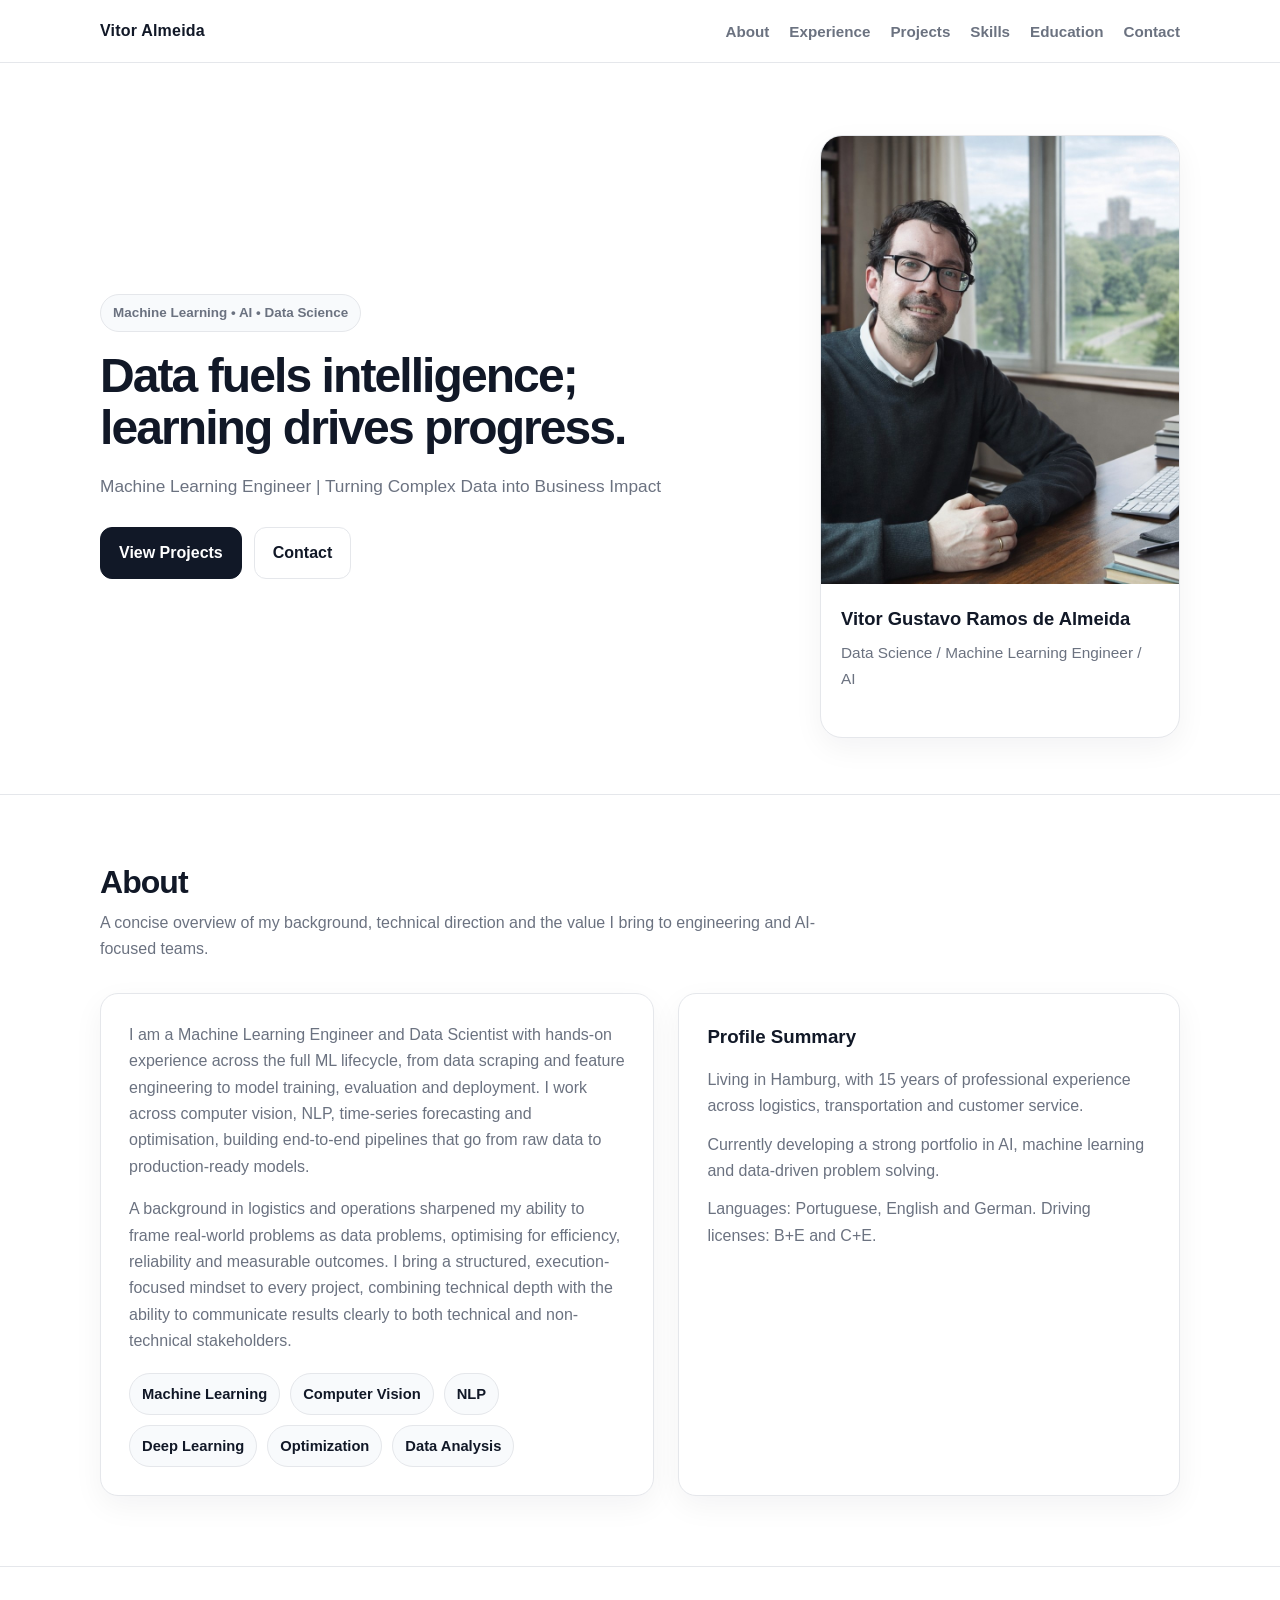
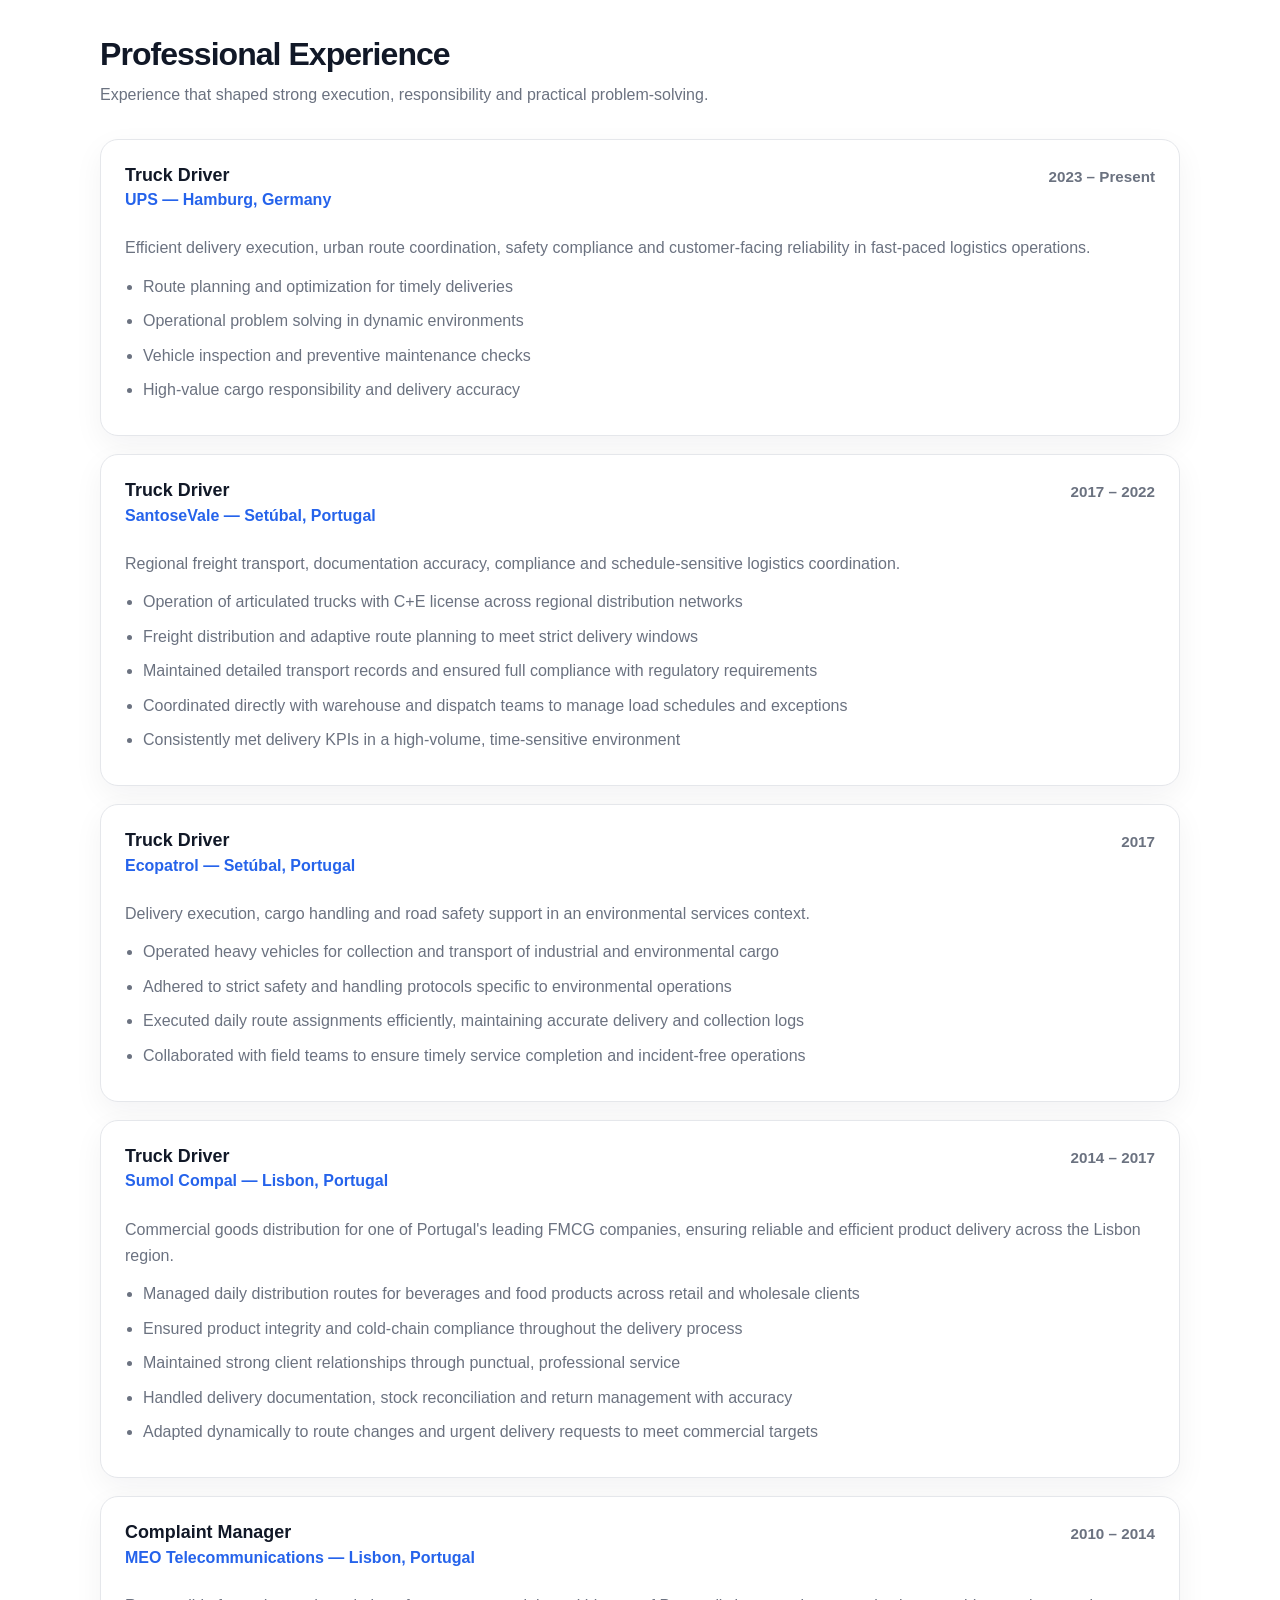
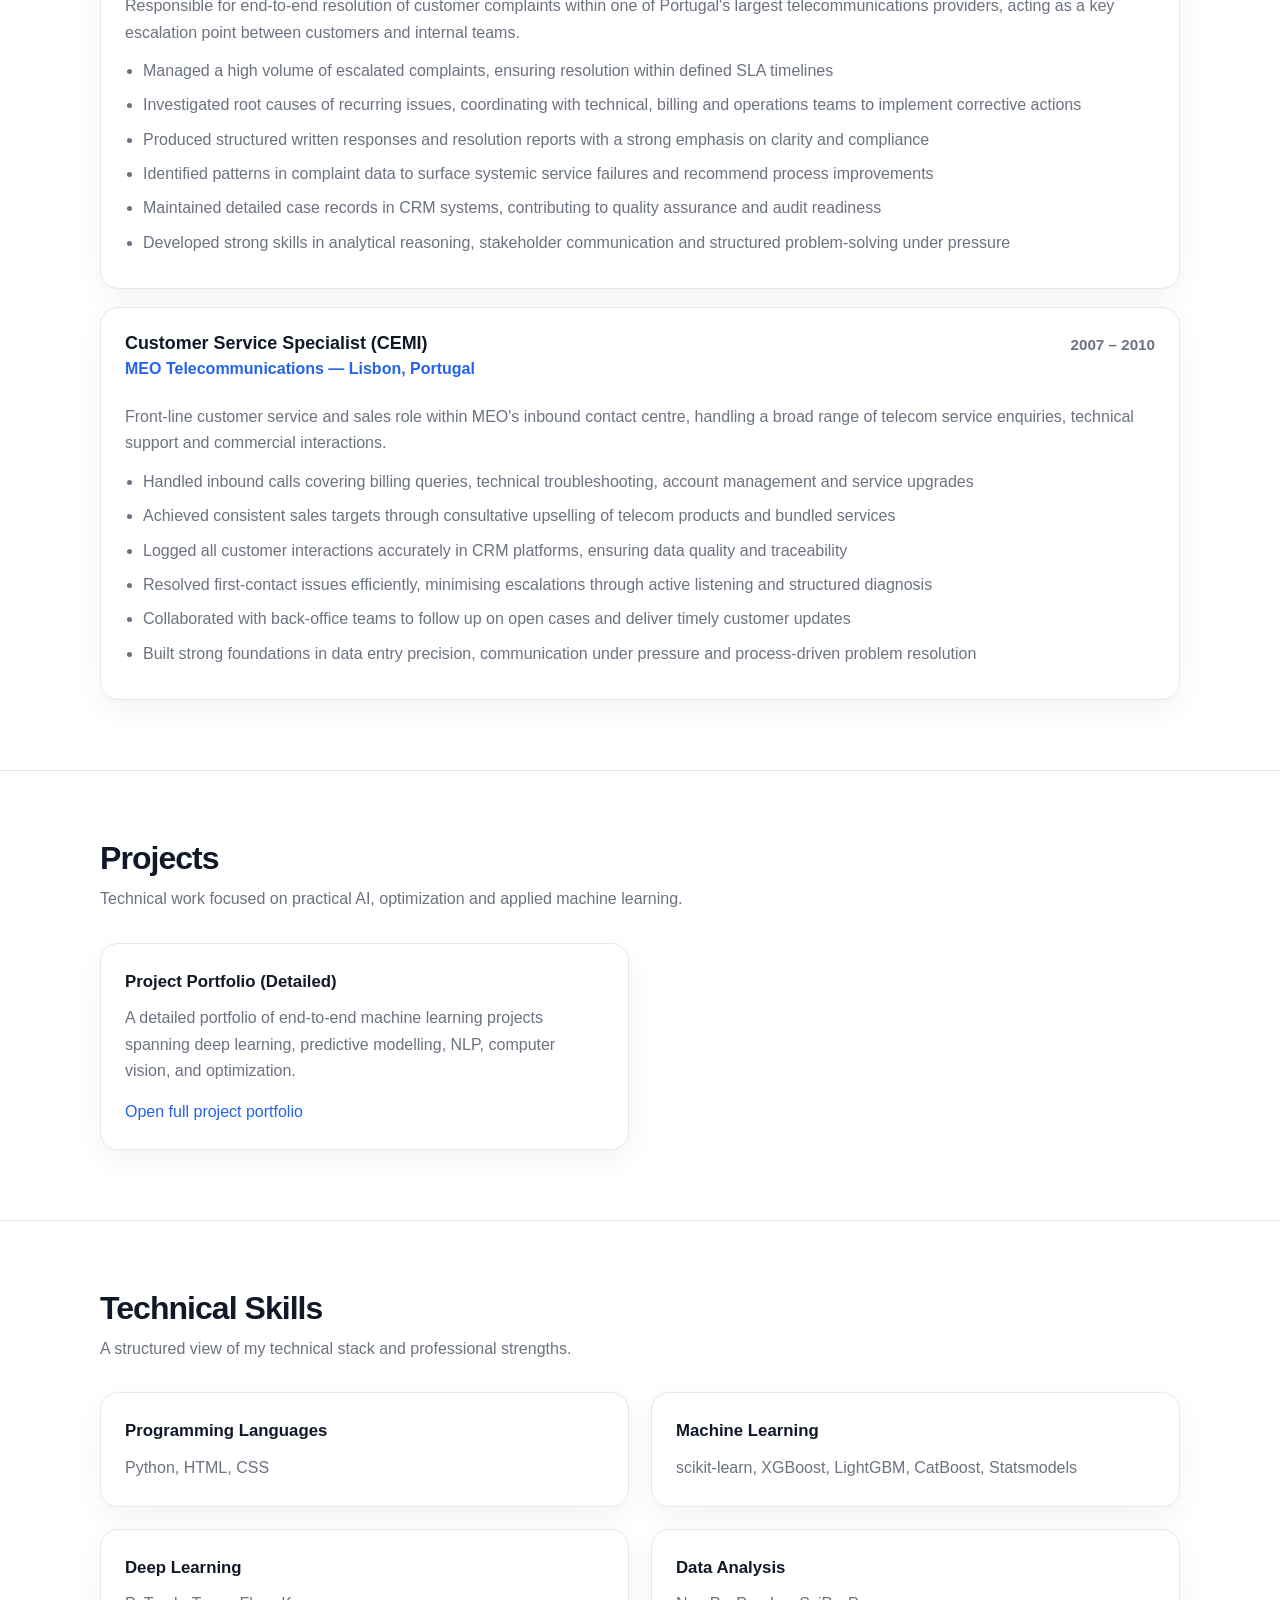
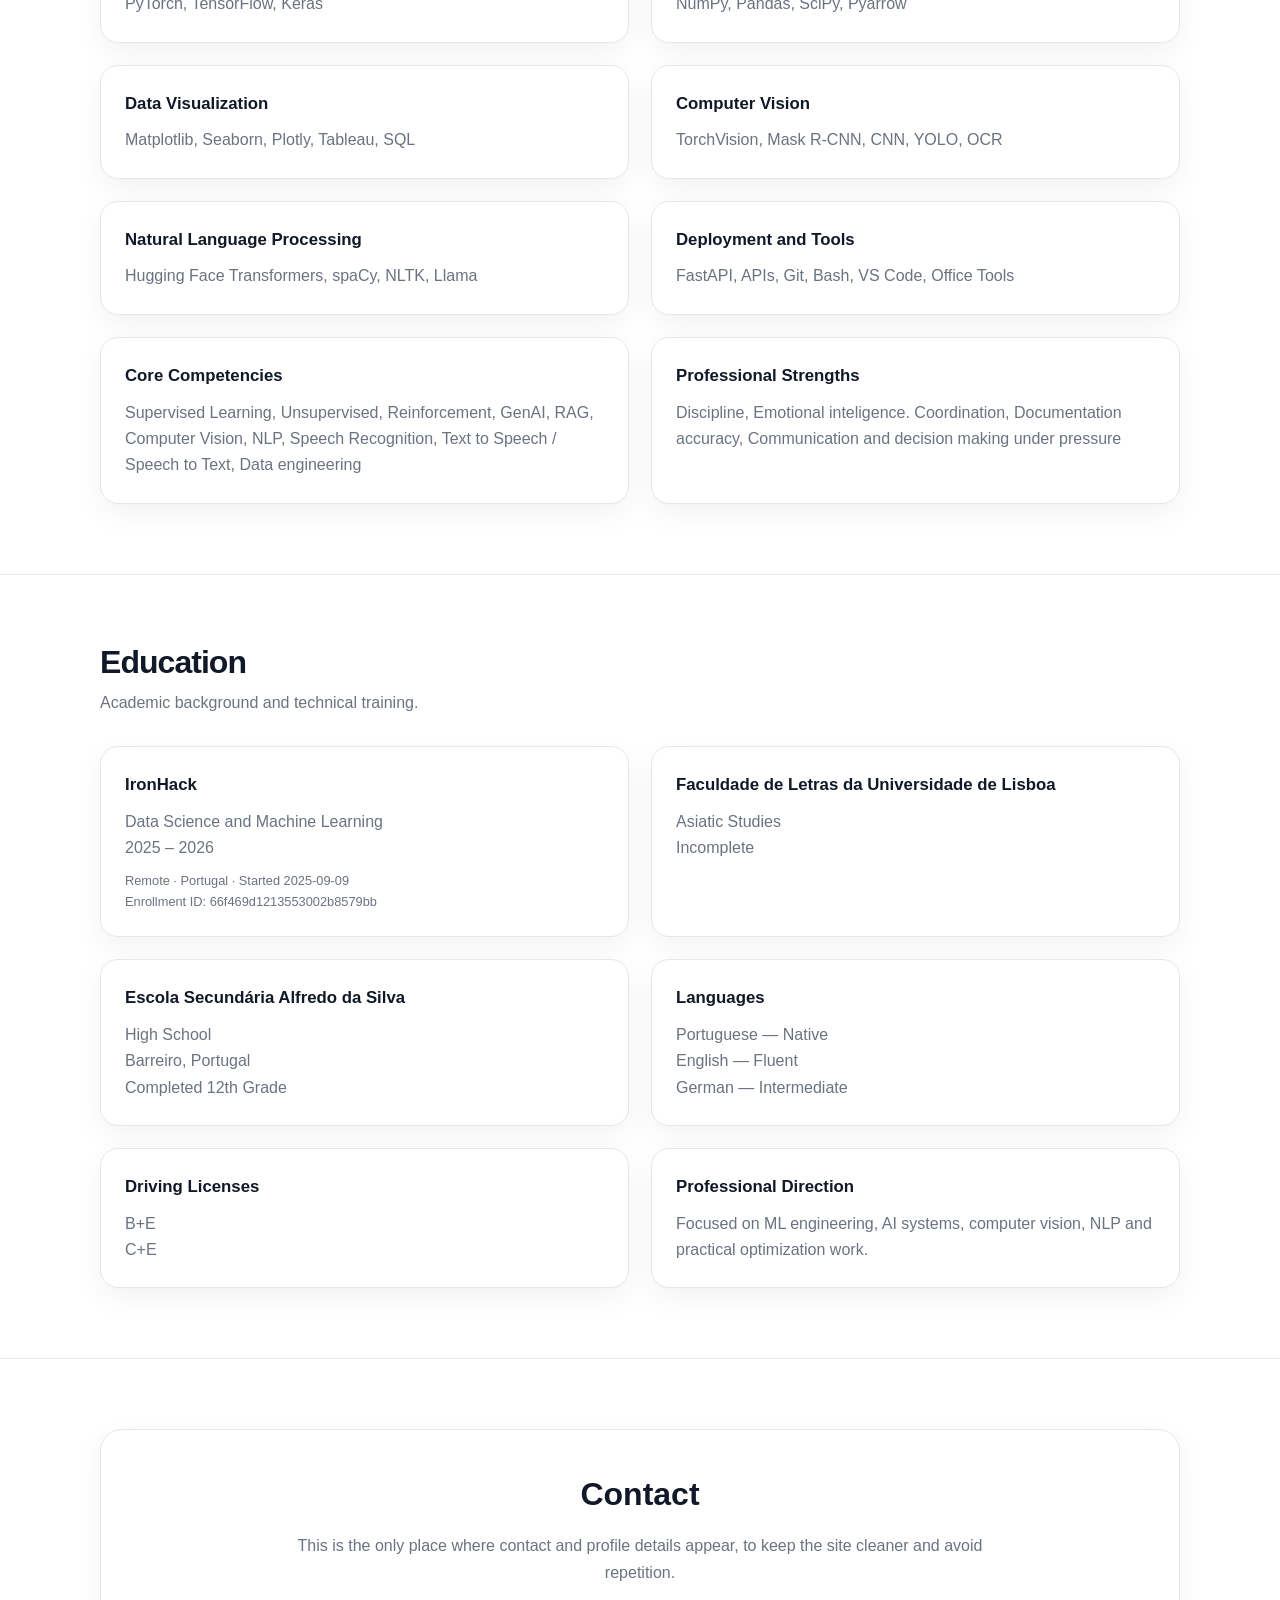
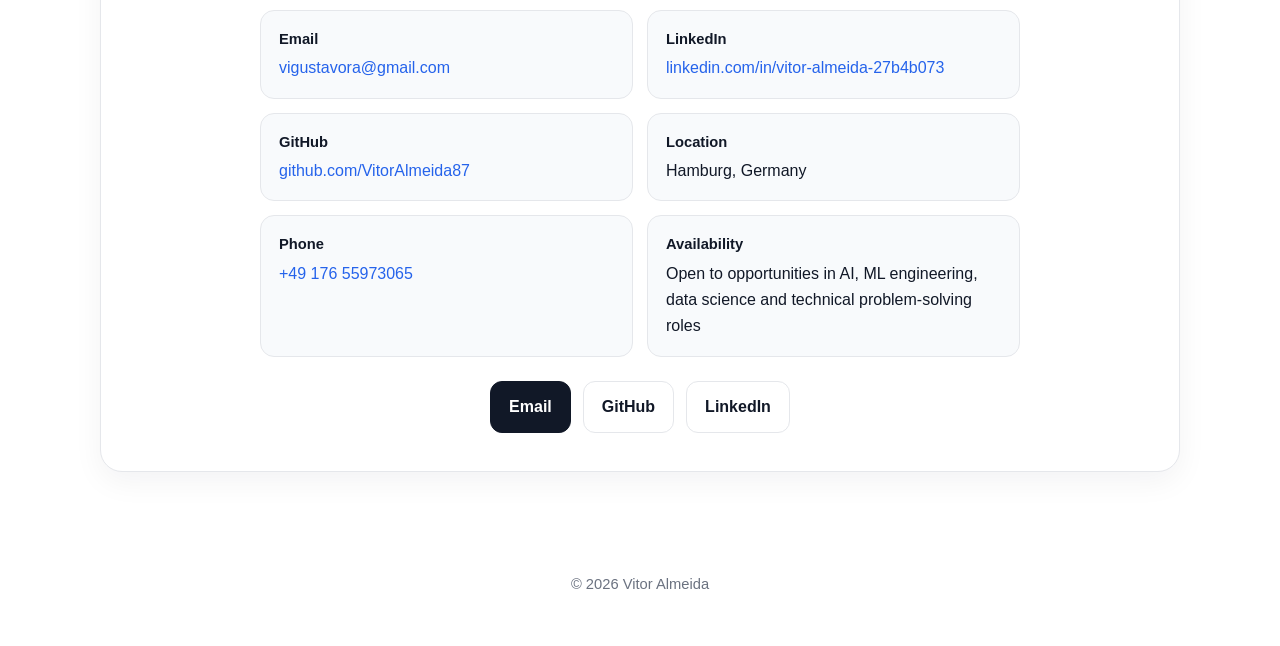
==== commit a2cc36c9: "Fix truncated About paragraphs with complete text" ====
--- a/index.html
+++ b/index.html
@@ -502,10 +502,17 @@
         <div class="grid-2">
           <div class="card about-text">
             <p>
-              I am a Machine Learning Engineer and Data Scientist with hands-on experience across the full ML lifecycle — from data scraping and feature engineering to model training, evaluatio[...]
+              I am a Machine Learning Engineer and Data Scientist with hands-on experience across the full ML lifecycle,
+              from data scraping and feature engineering to model training, evaluation and deployment.
+              I work across computer vision, NLP, time-series forecasting and optimisation,
+              building end-to-end pipelines that go from raw data to production-ready models.
             </p>
             <p>
-              A background in logistics and operations sharpened my ability to frame real-world problems as data problems — optimising for efficiency, reliability and measurable outcomes. I bri[...]
+              A background in logistics and operations sharpened my ability to frame real-world problems as data problems,
+              optimising for efficiency, reliability and measurable outcomes.
+              I bring a structured, execution-focused mindset to every project,
+              combining technical depth with the ability to communicate results clearly
+              to both technical and non-technical stakeholders.
             </p>
 
             <div class="highlights">
@@ -620,7 +627,7 @@
               </div>
               <div class="date">2010 – 2014</div>
             </div>
-            <p>Responsible for end-to-end resolution of customer complaints within one of Portugal's largest telecommunications providers, acting as a key escalation point between customers and internal departments.</p>
+            <p>Responsible for end-to-end resolution of customer complaints within one of Portugal's largest telecommunications providers, acting as a key escalation point between customers and internal teams.</p>
             <ul class="bullet-list">
               <li>Managed a high volume of escalated complaints, ensuring resolution within defined SLA timelines</li>
               <li>Investigated root causes of recurring issues, coordinating with technical, billing and operations teams to implement corrective actions</li>
@@ -830,7 +837,7 @@
 
   <footer>
     <div class="container">
-      © 2026 Vitor Almeida
+      &copy; 2026 Vitor Almeida
     </div>
   </footer>
 </body>
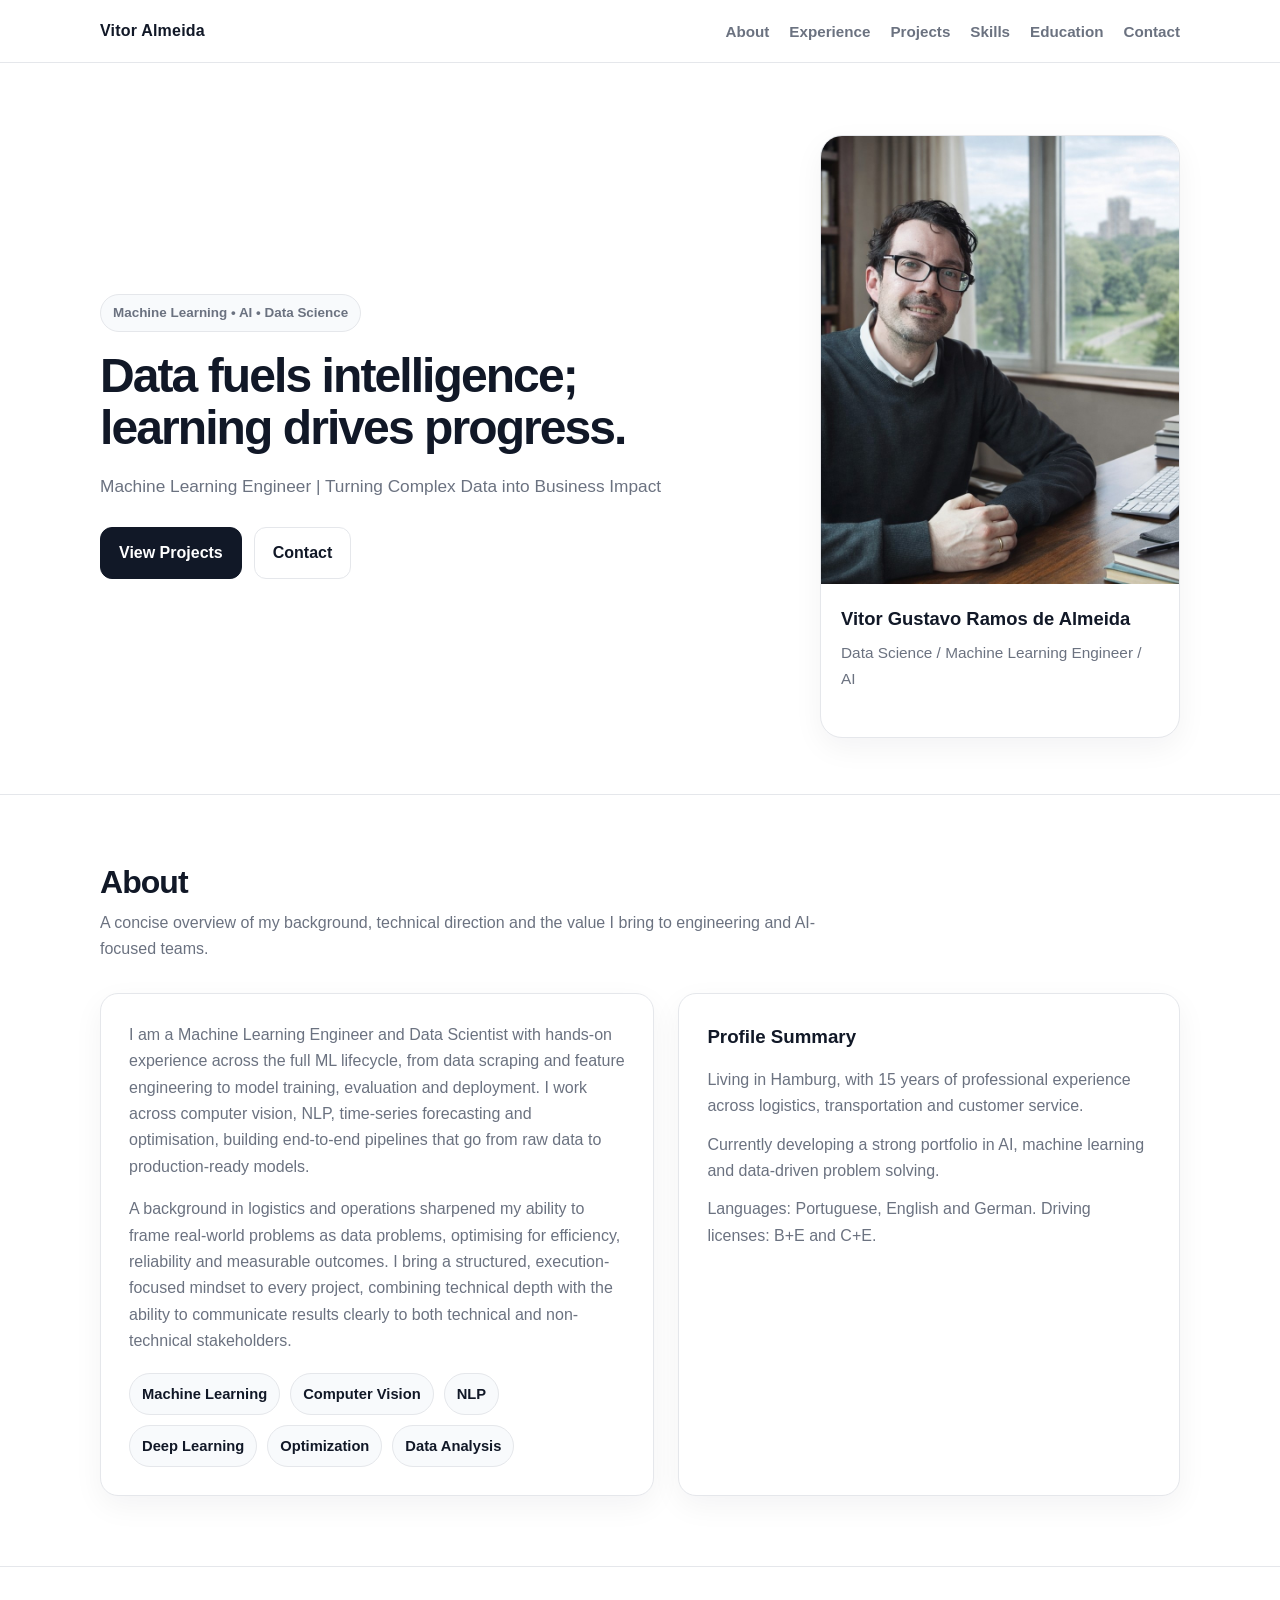
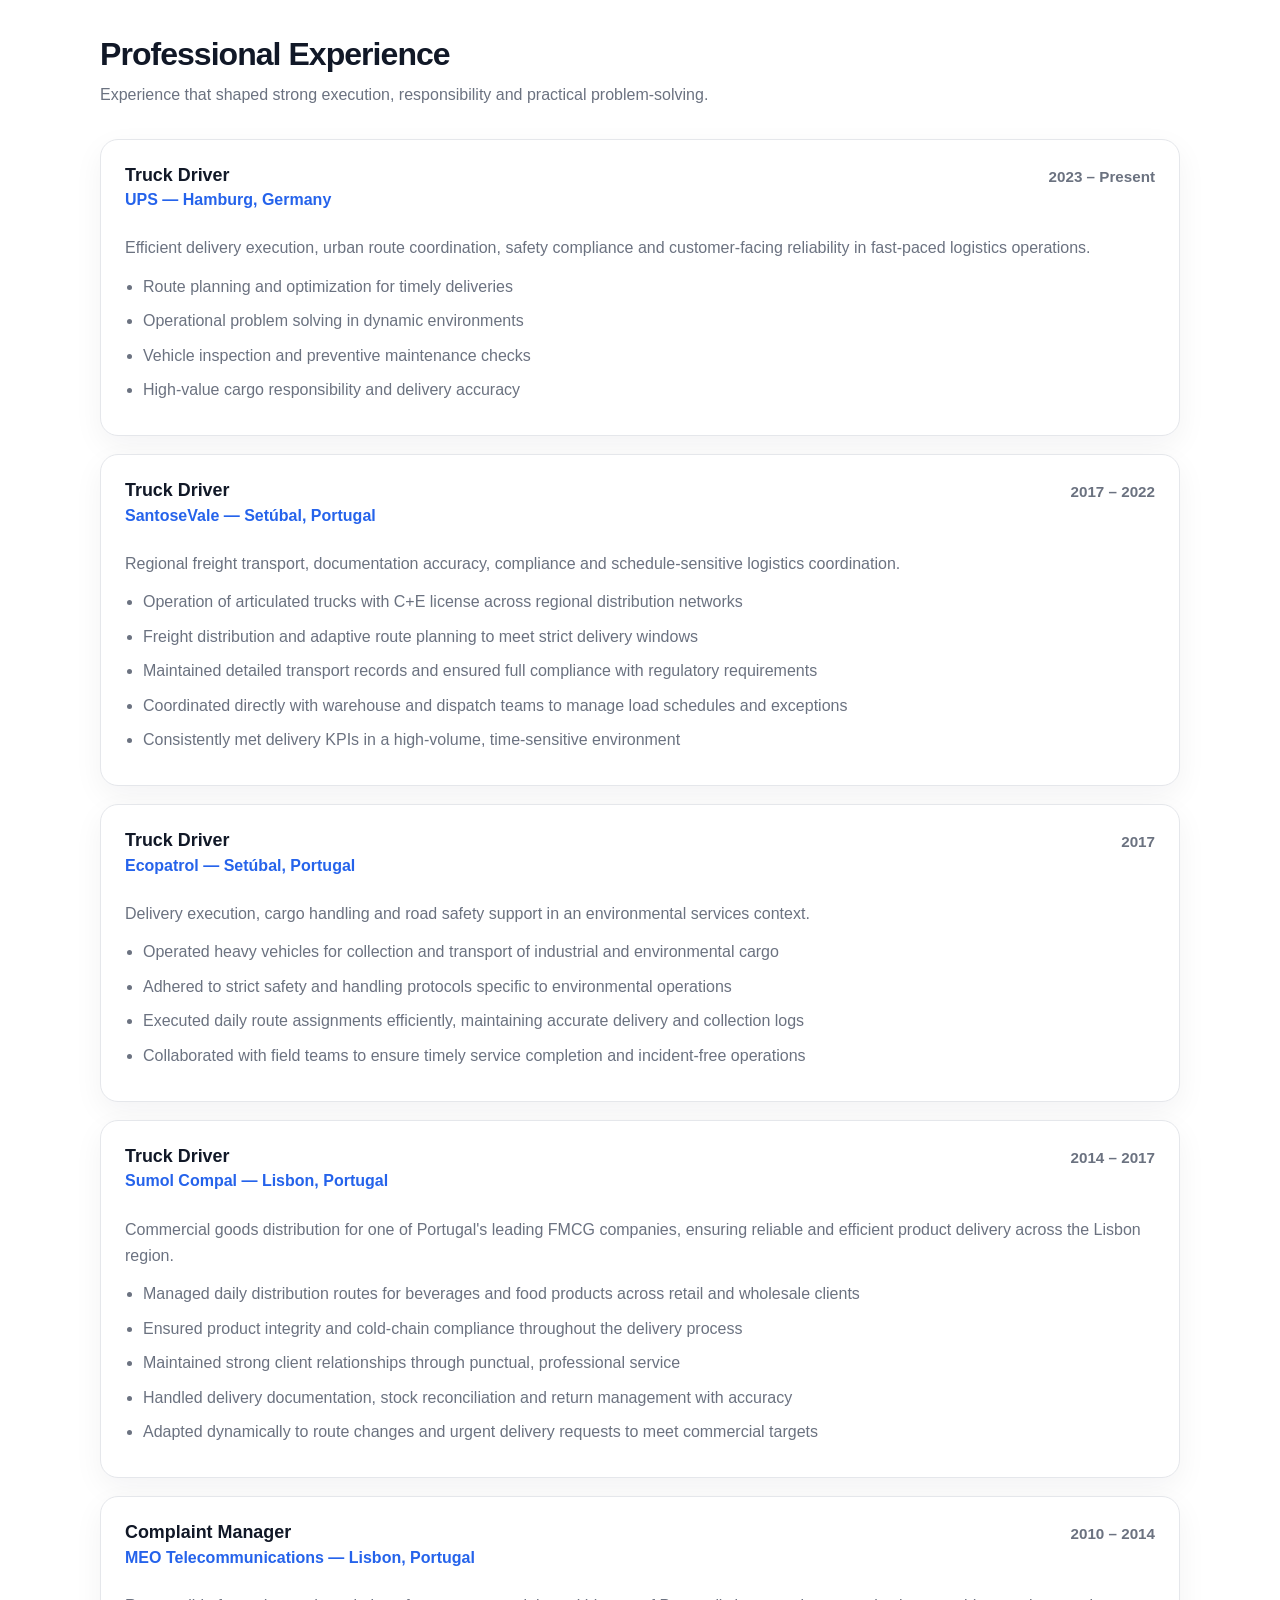
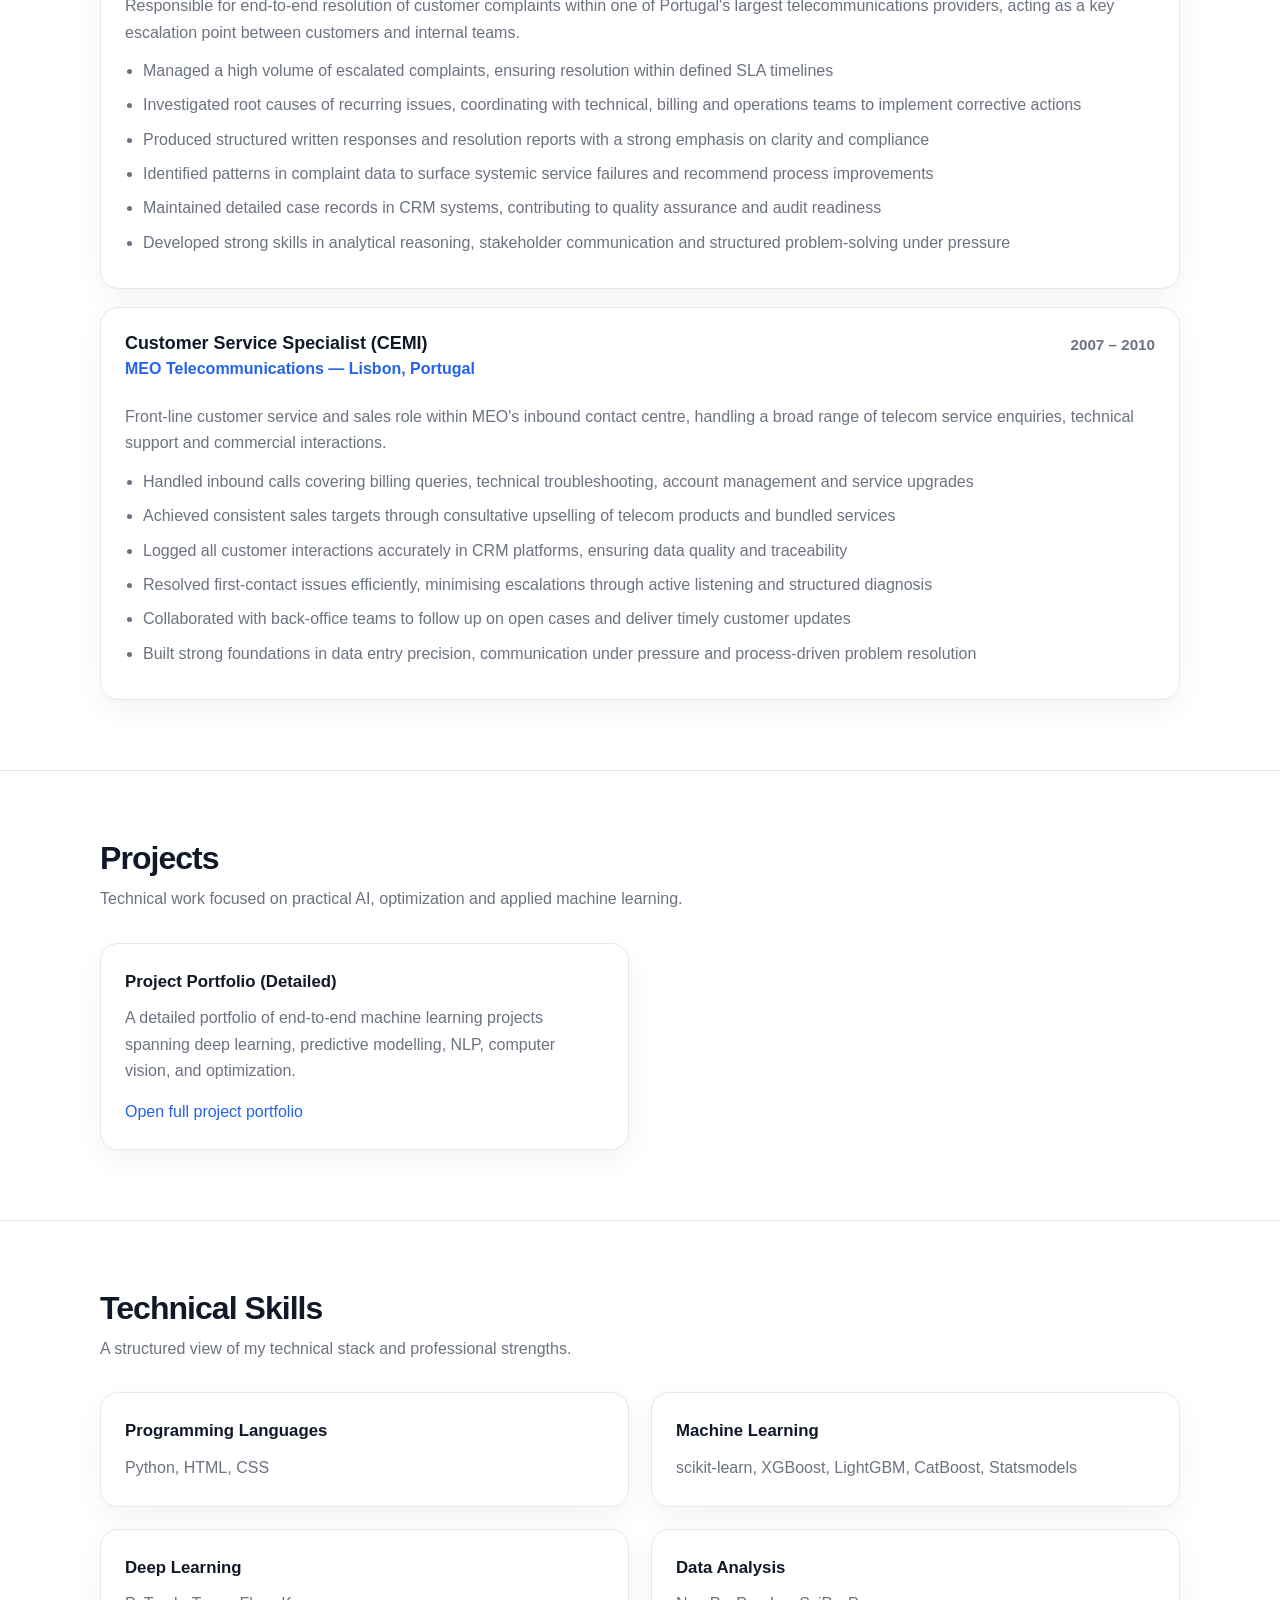
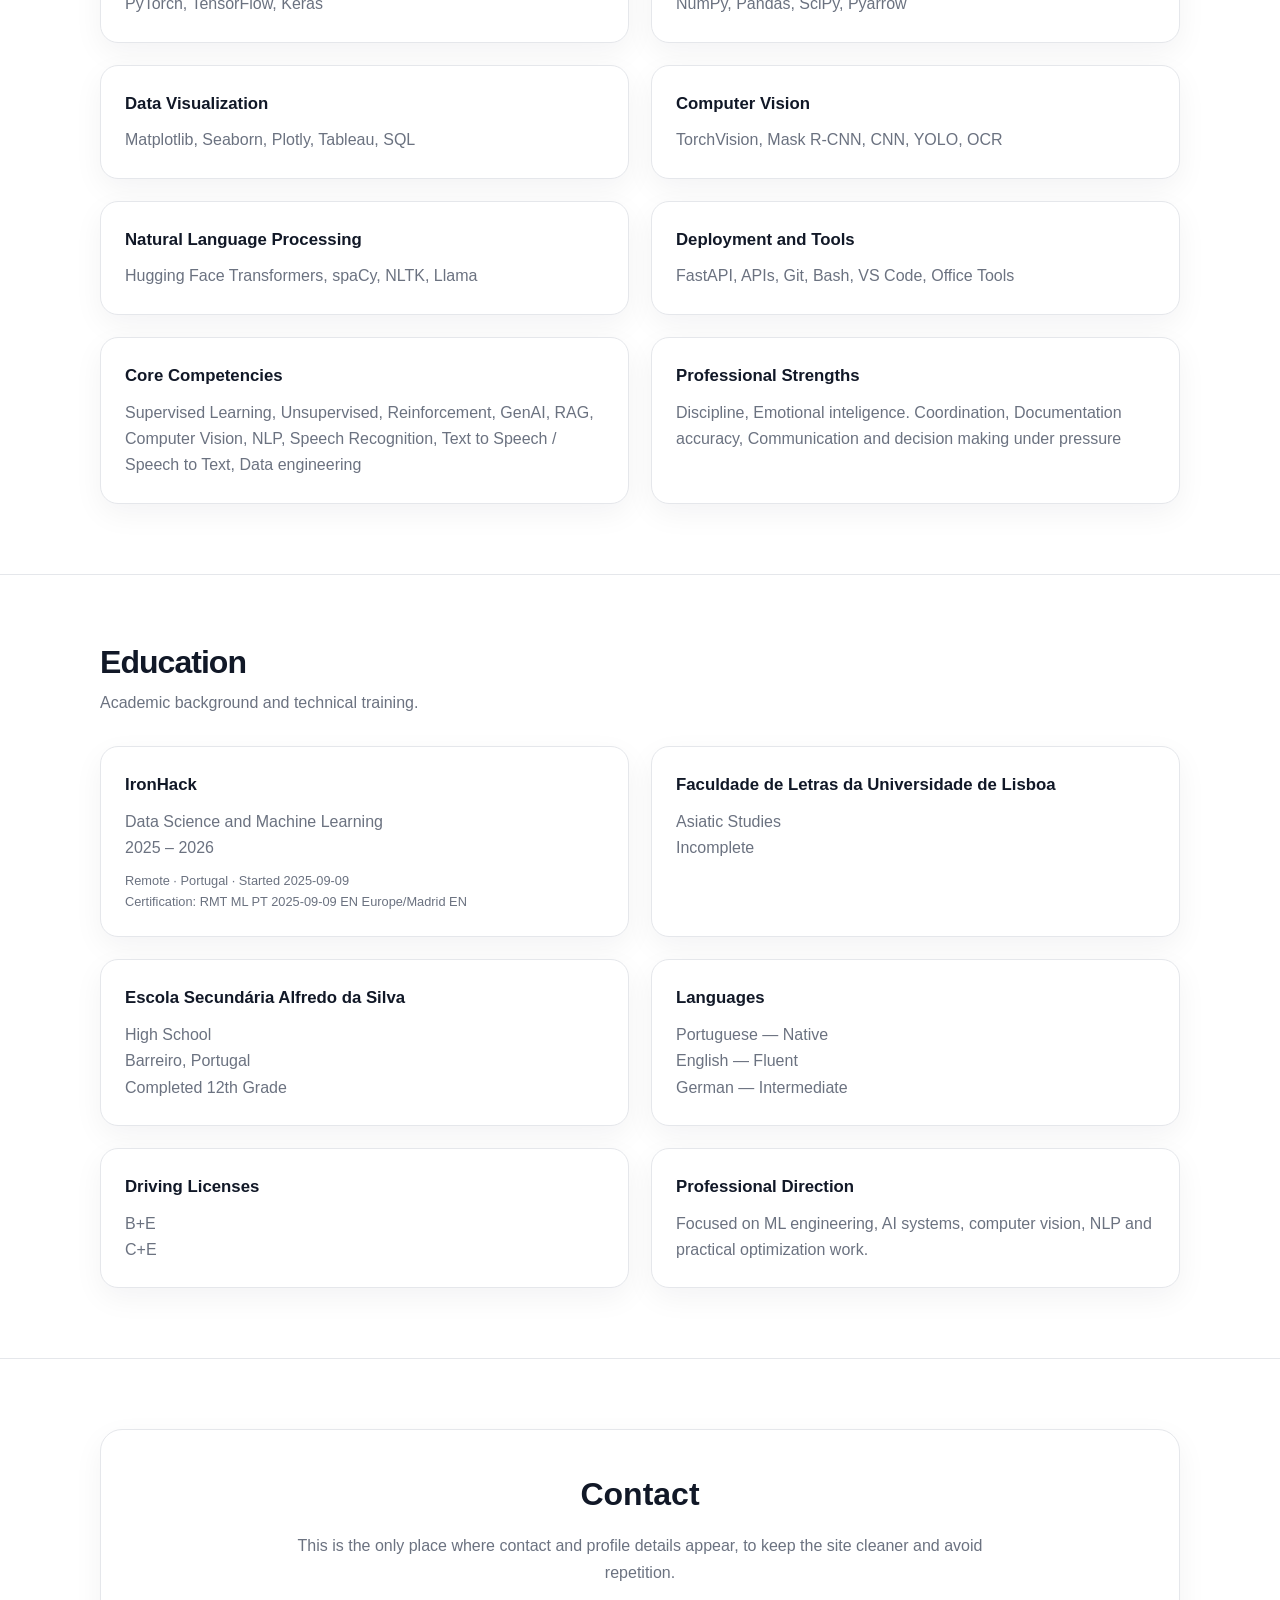
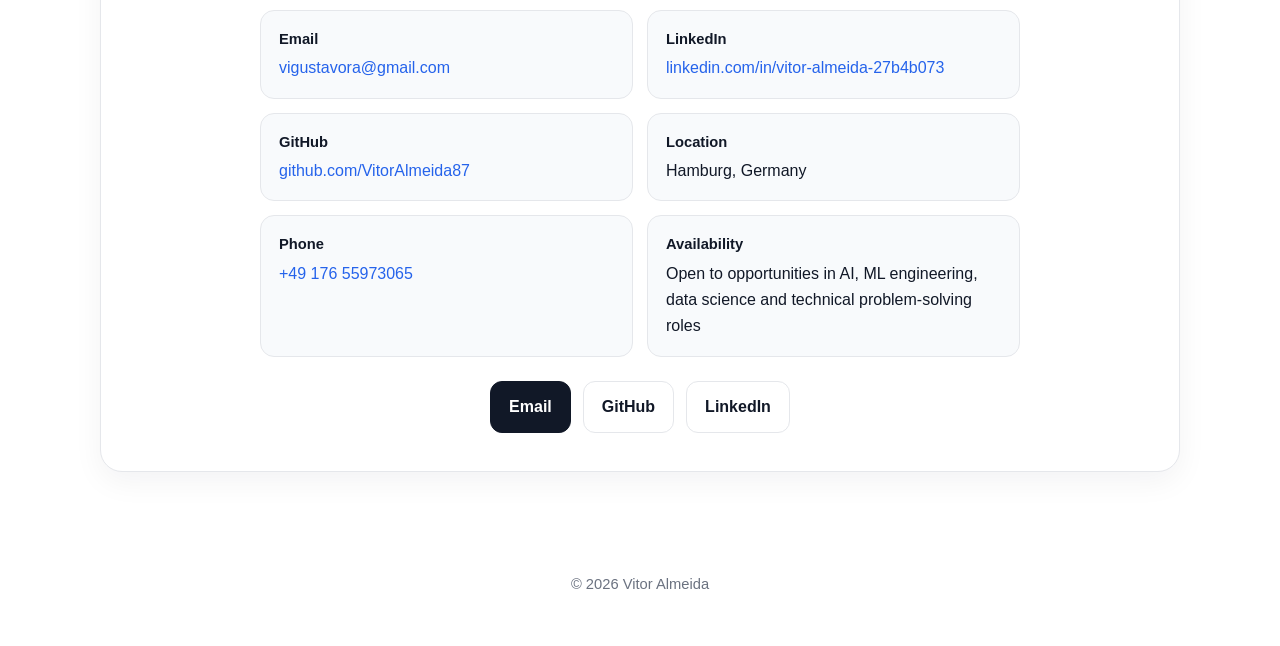
==== commit b519f41c: "Update IronHack card with certification reference" ====
--- a/index.html
+++ b/index.html
@@ -750,11 +750,13 @@
         </p>
 
         <div class="edu-grid">
-          <!-- IronHack enrollment: RMT ML PT 2025-09-09 EN Europe/Madrid EN (66f469d1213553002b8579bb) -->
           <article class="mini-card">
             <h3>IronHack</h3>
             <p>Data Science and Machine Learning<br>2025 – 2026</p>
-            <p style="font-size: 0.8rem; margin-top: 8px; color: var(--muted);">Remote · Portugal · Started 2025-09-09<br>Enrollment ID: 66f469d1213553002b8579bb</p>
+            <p style="font-size: 0.8rem; margin-top: 8px; color: var(--muted);">
+              Remote · Portugal · Started 2025-09-09<br>
+              Certification: RMT ML PT 2025-09-09 EN Europe/Madrid EN
+            </p>
           </article>
 
           <article class="mini-card">
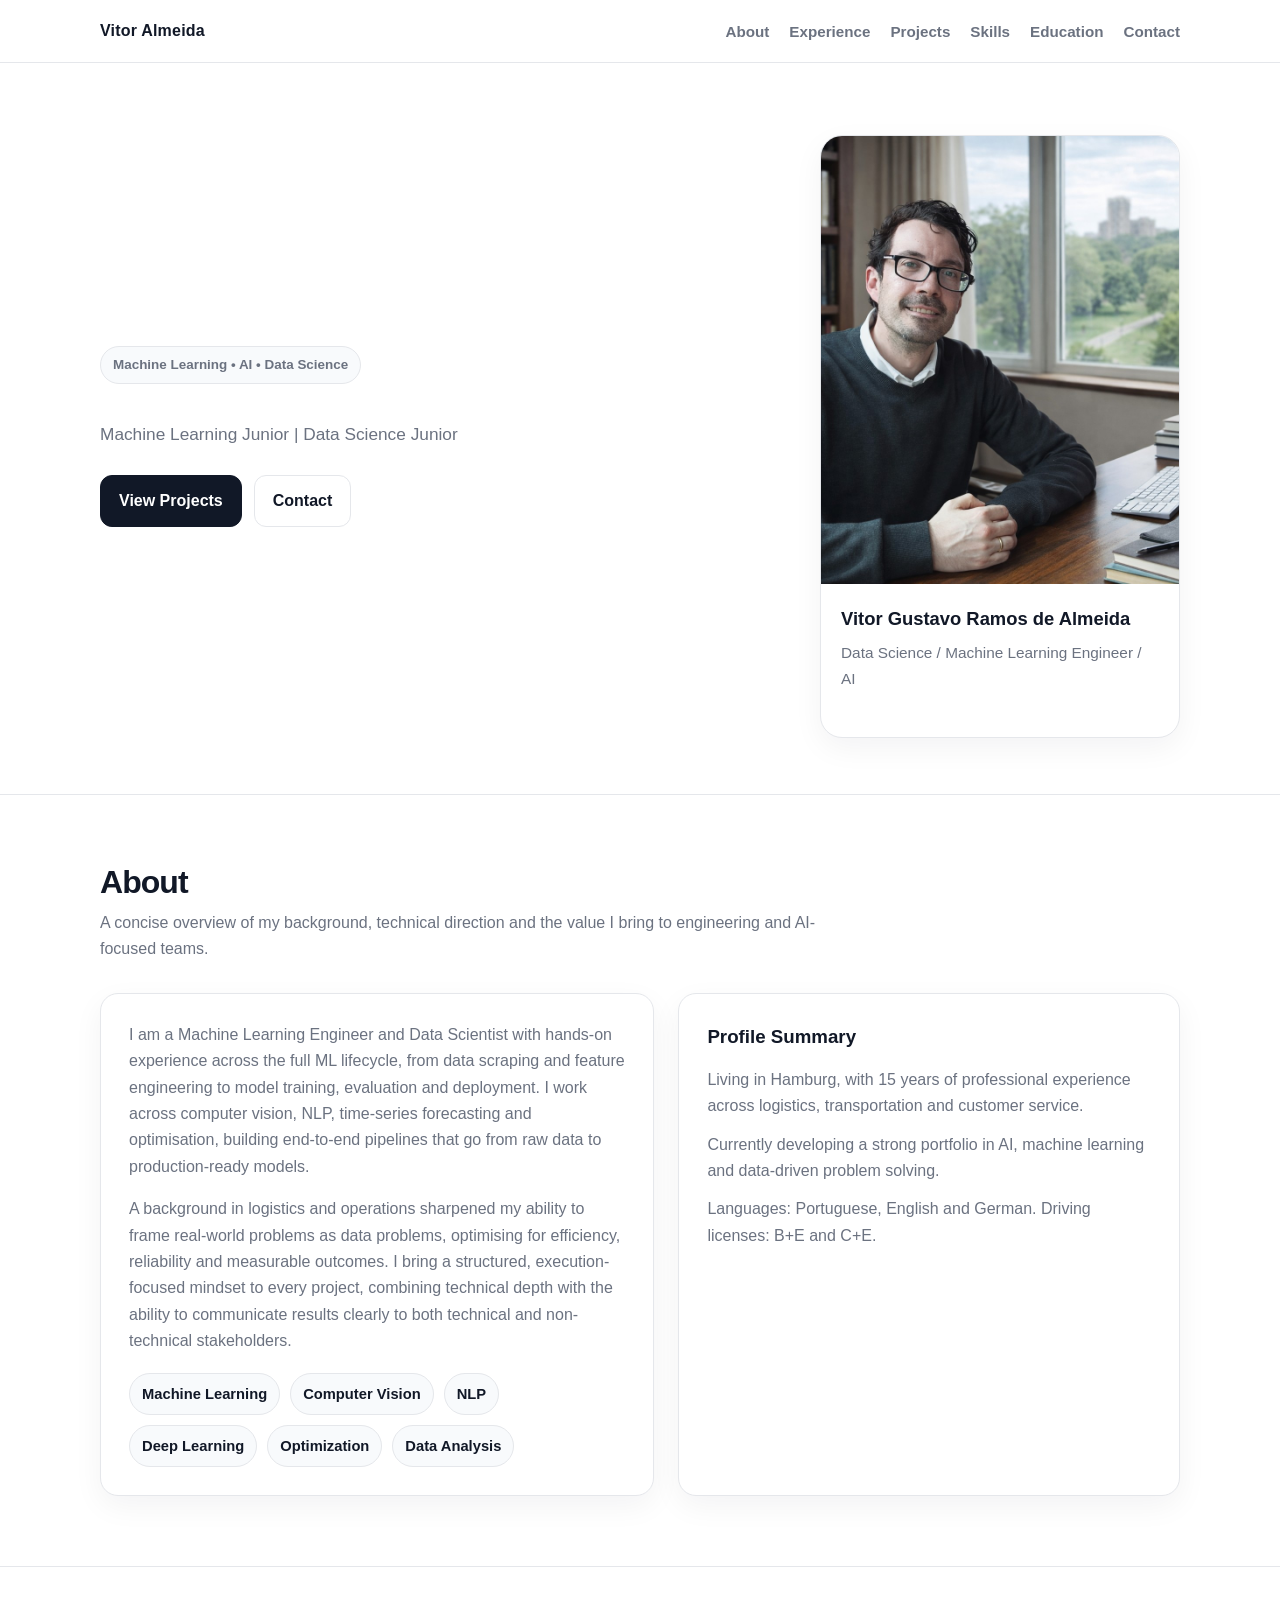
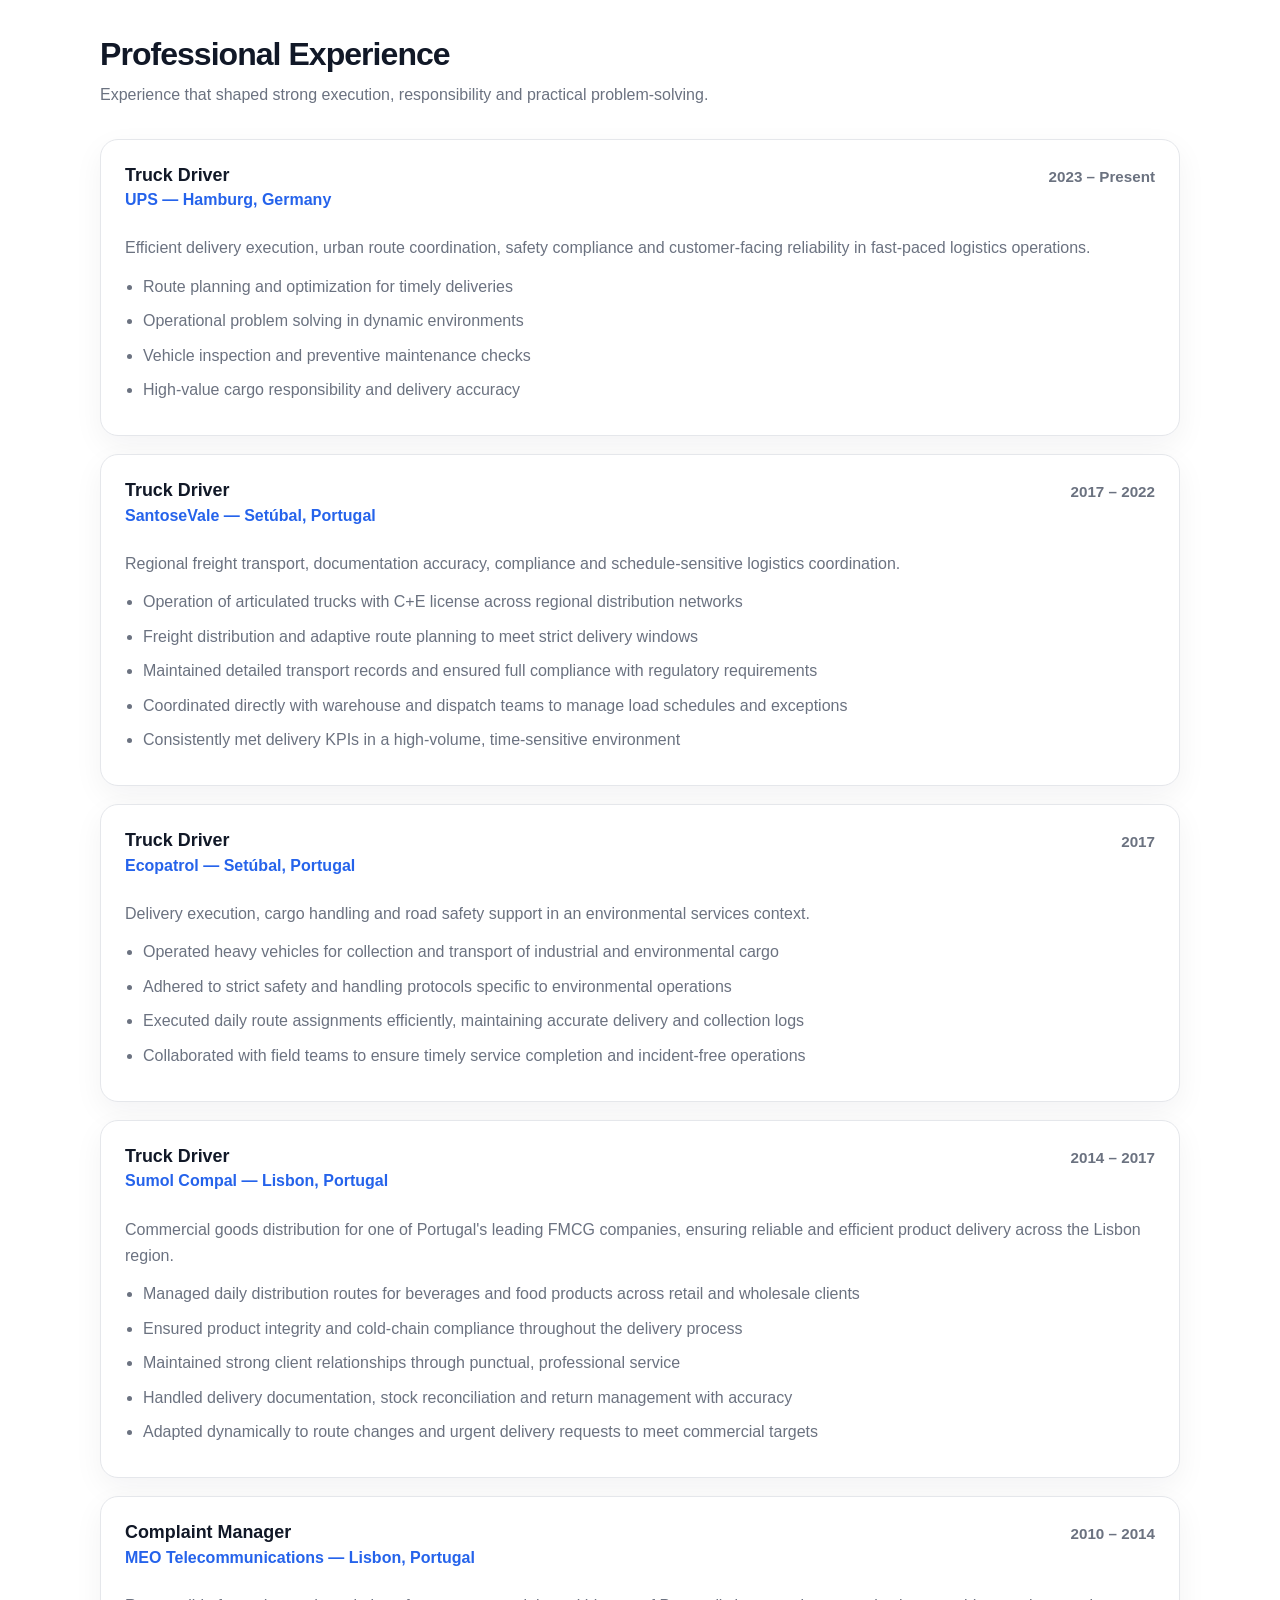
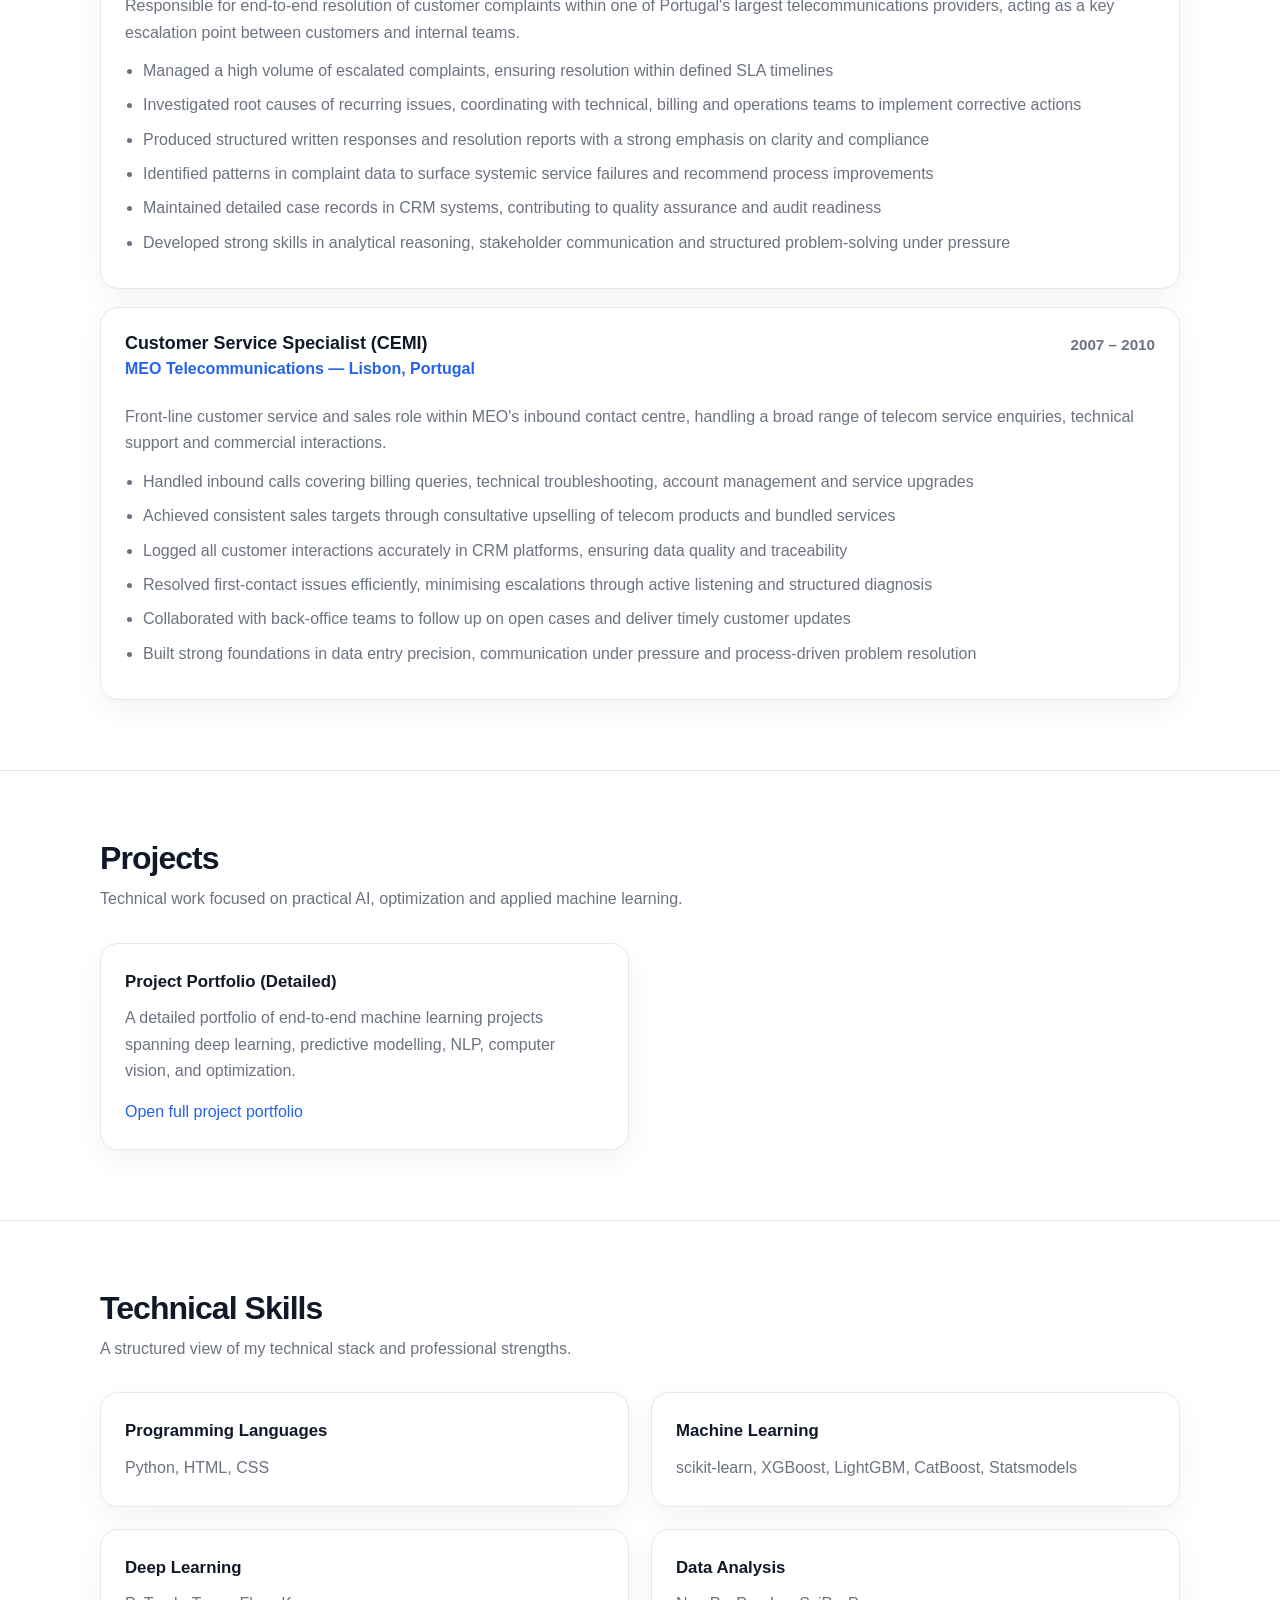
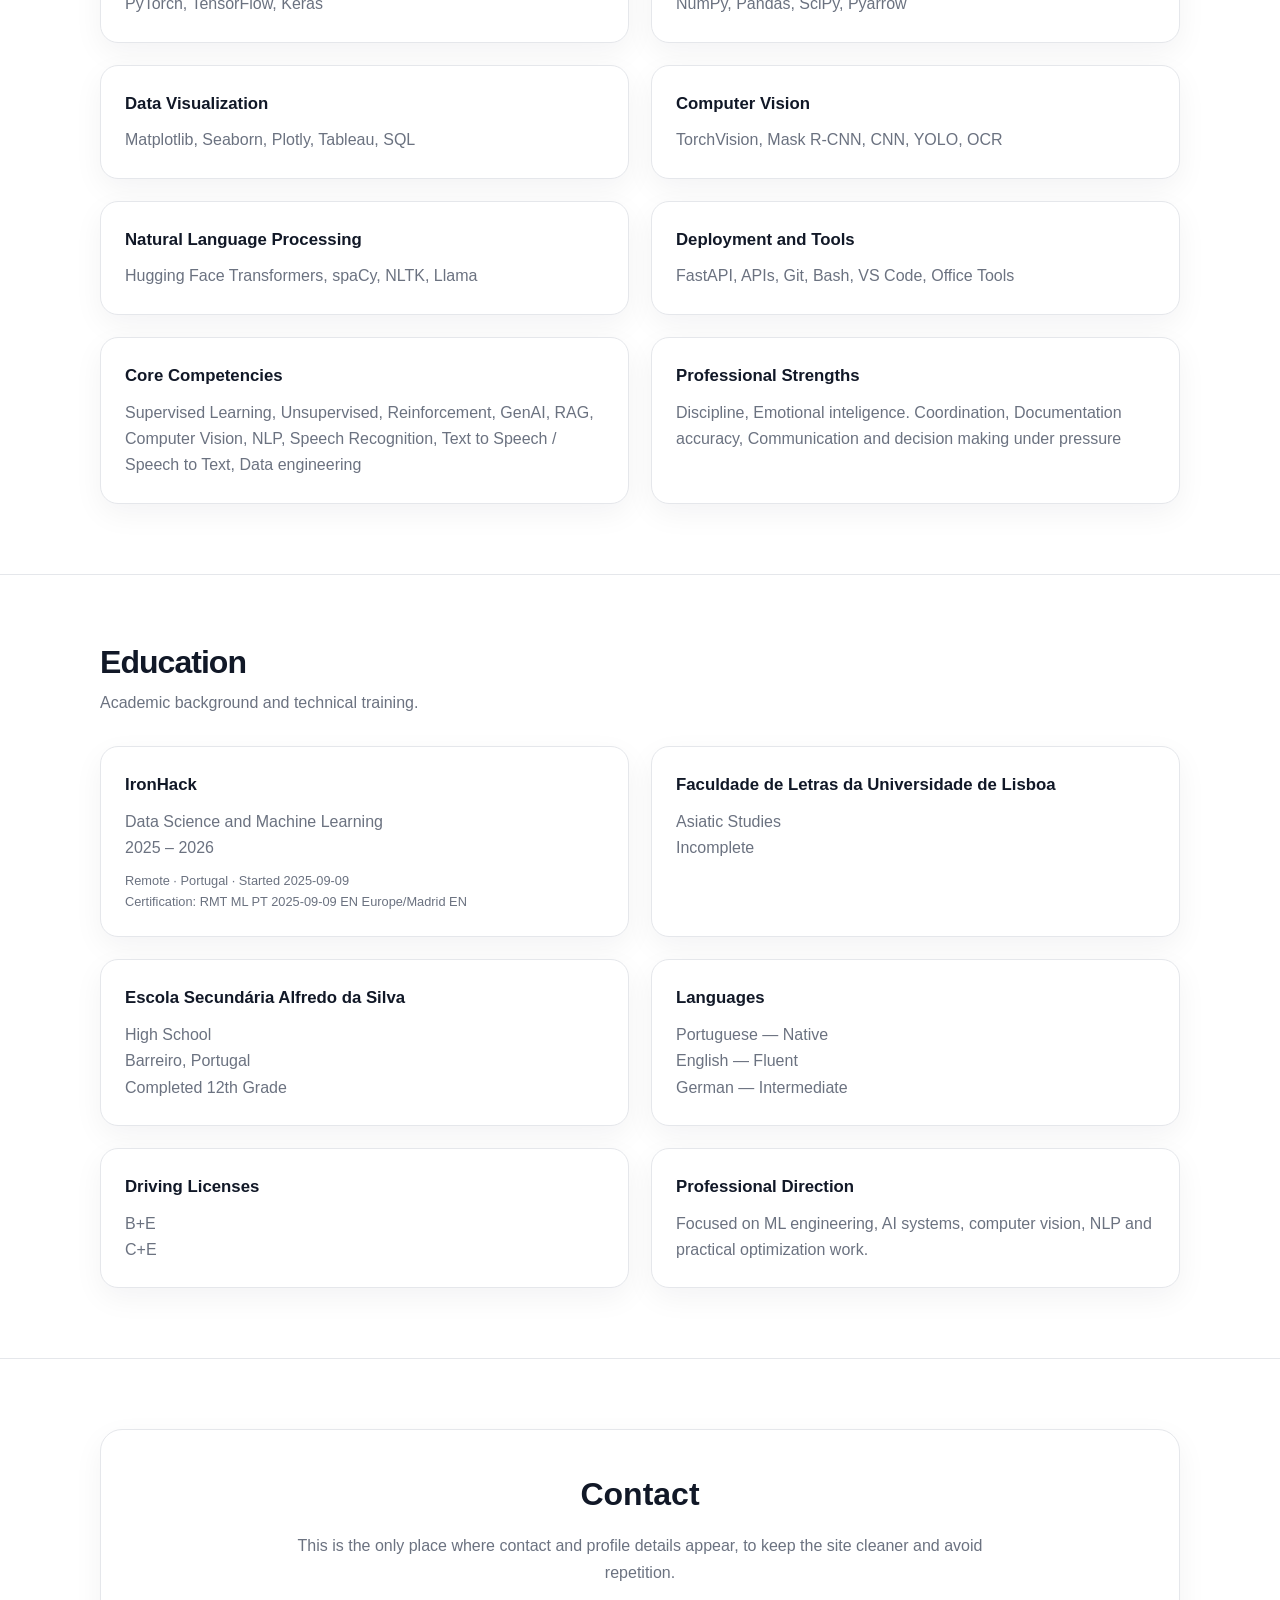
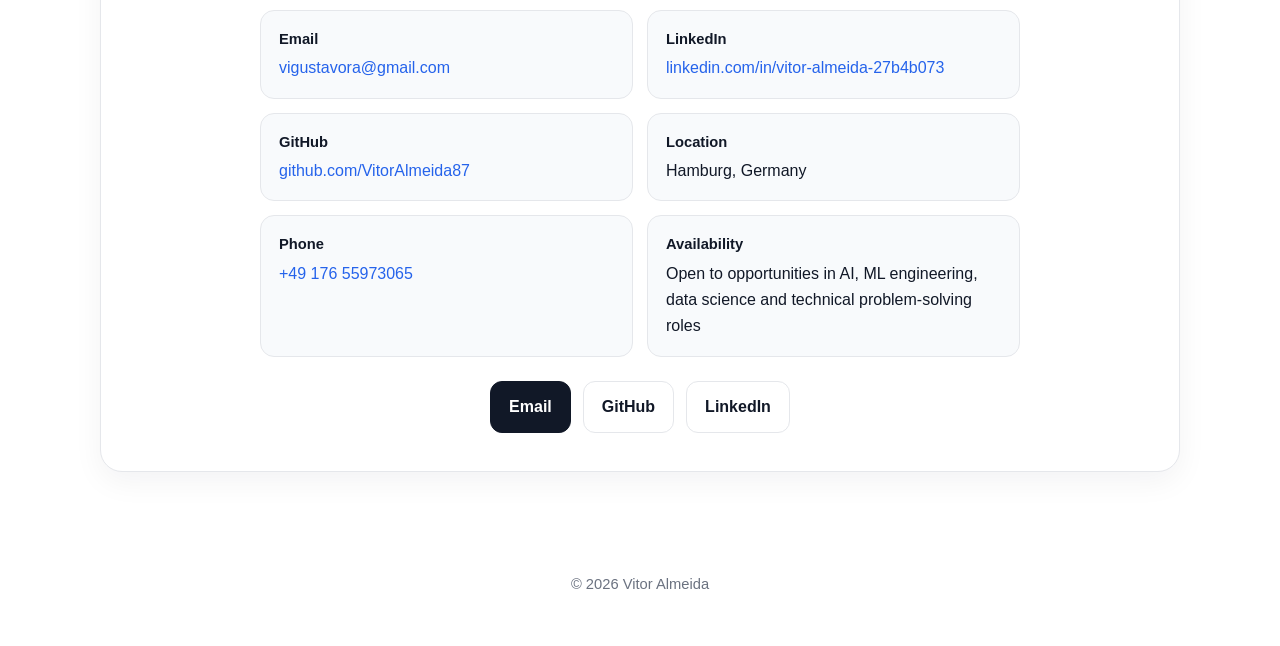
==== commit 8a182831: "Update hero section text in index.html" ====
--- a/index.html
+++ b/index.html
@@ -472,9 +472,9 @@
       <div class="container hero-grid">
         <div>
           <span class="eyebrow">Machine Learning • AI • Data Science</span>
-          <h1>Data fuels intelligence; learning drives progress.</h1>
+          <h1></h1>
           <p>
-            Machine Learning Engineer | Turning Complex Data into Business Impact
+            Machine Learning Junior | Data Science Junior
           </p>
           <div class="hero-actions">
             <a class="btn btn-primary" href="cv/index.html">View Projects</a>
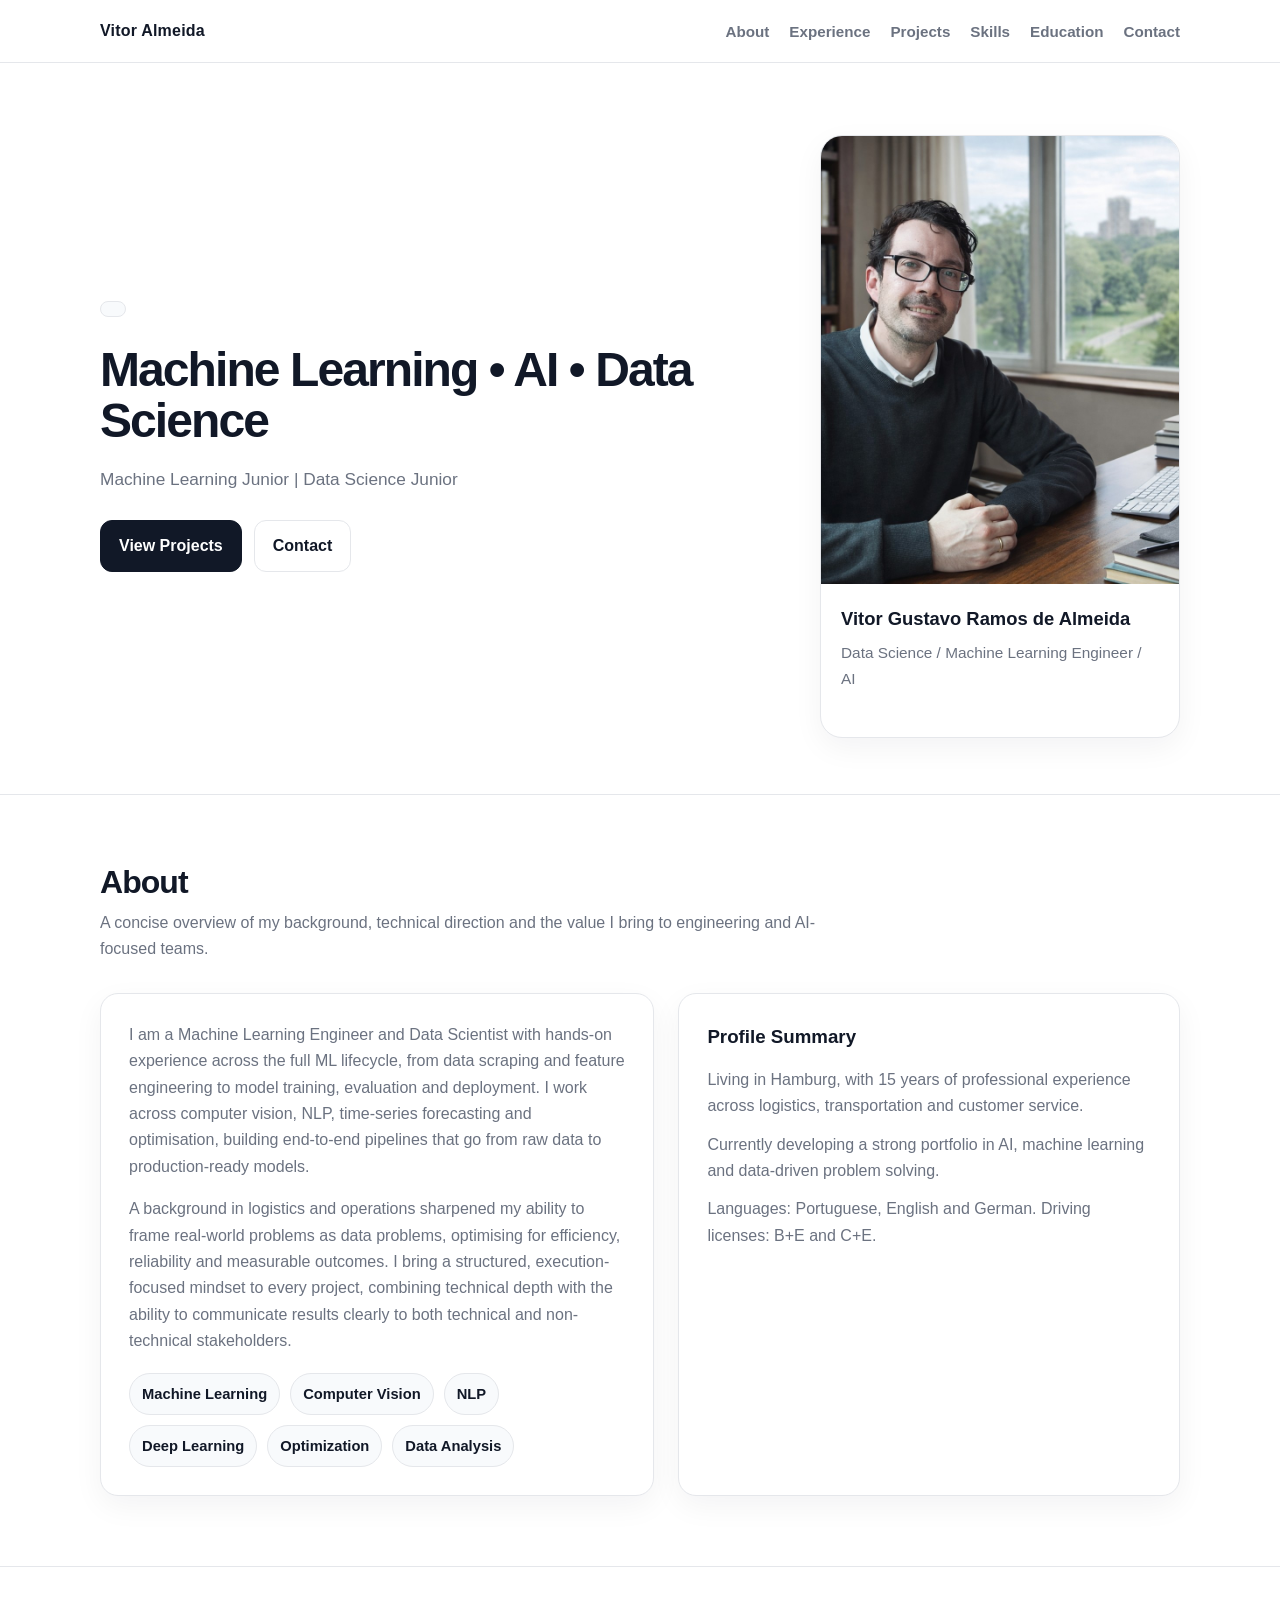
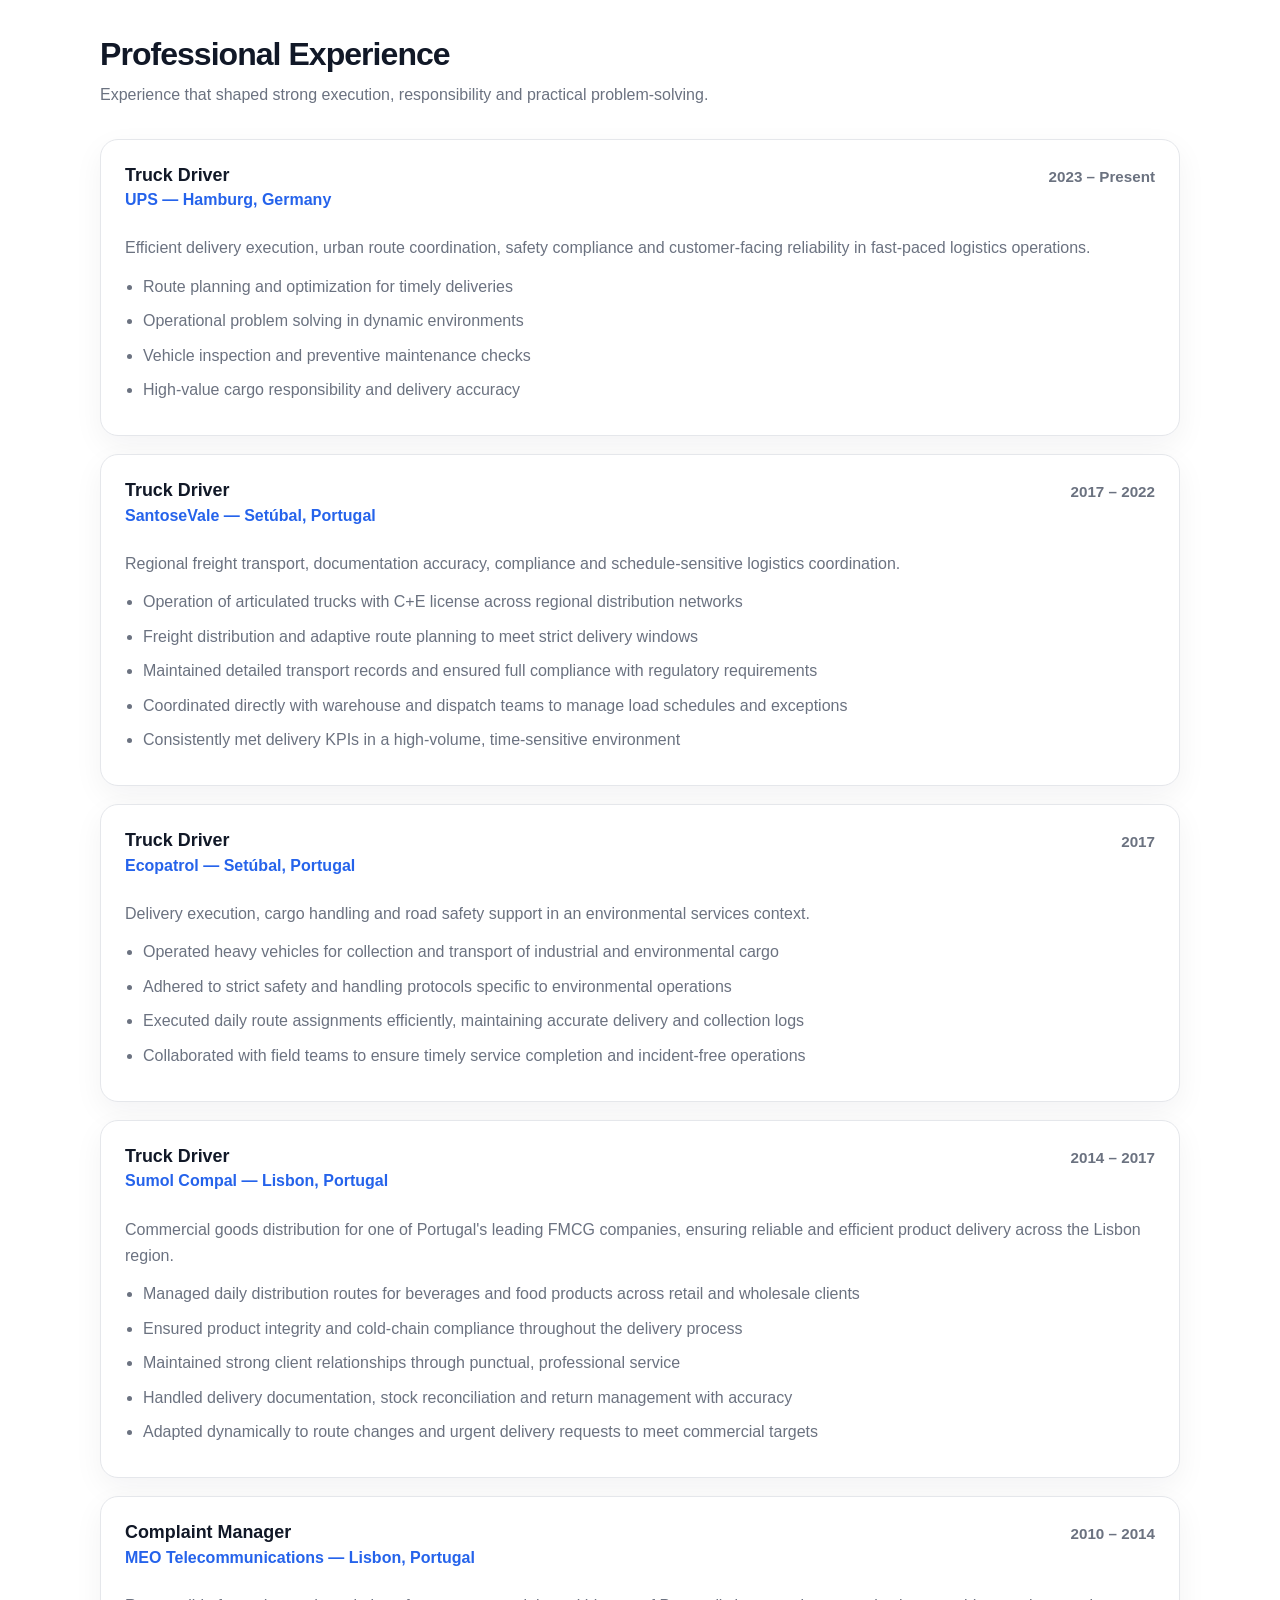
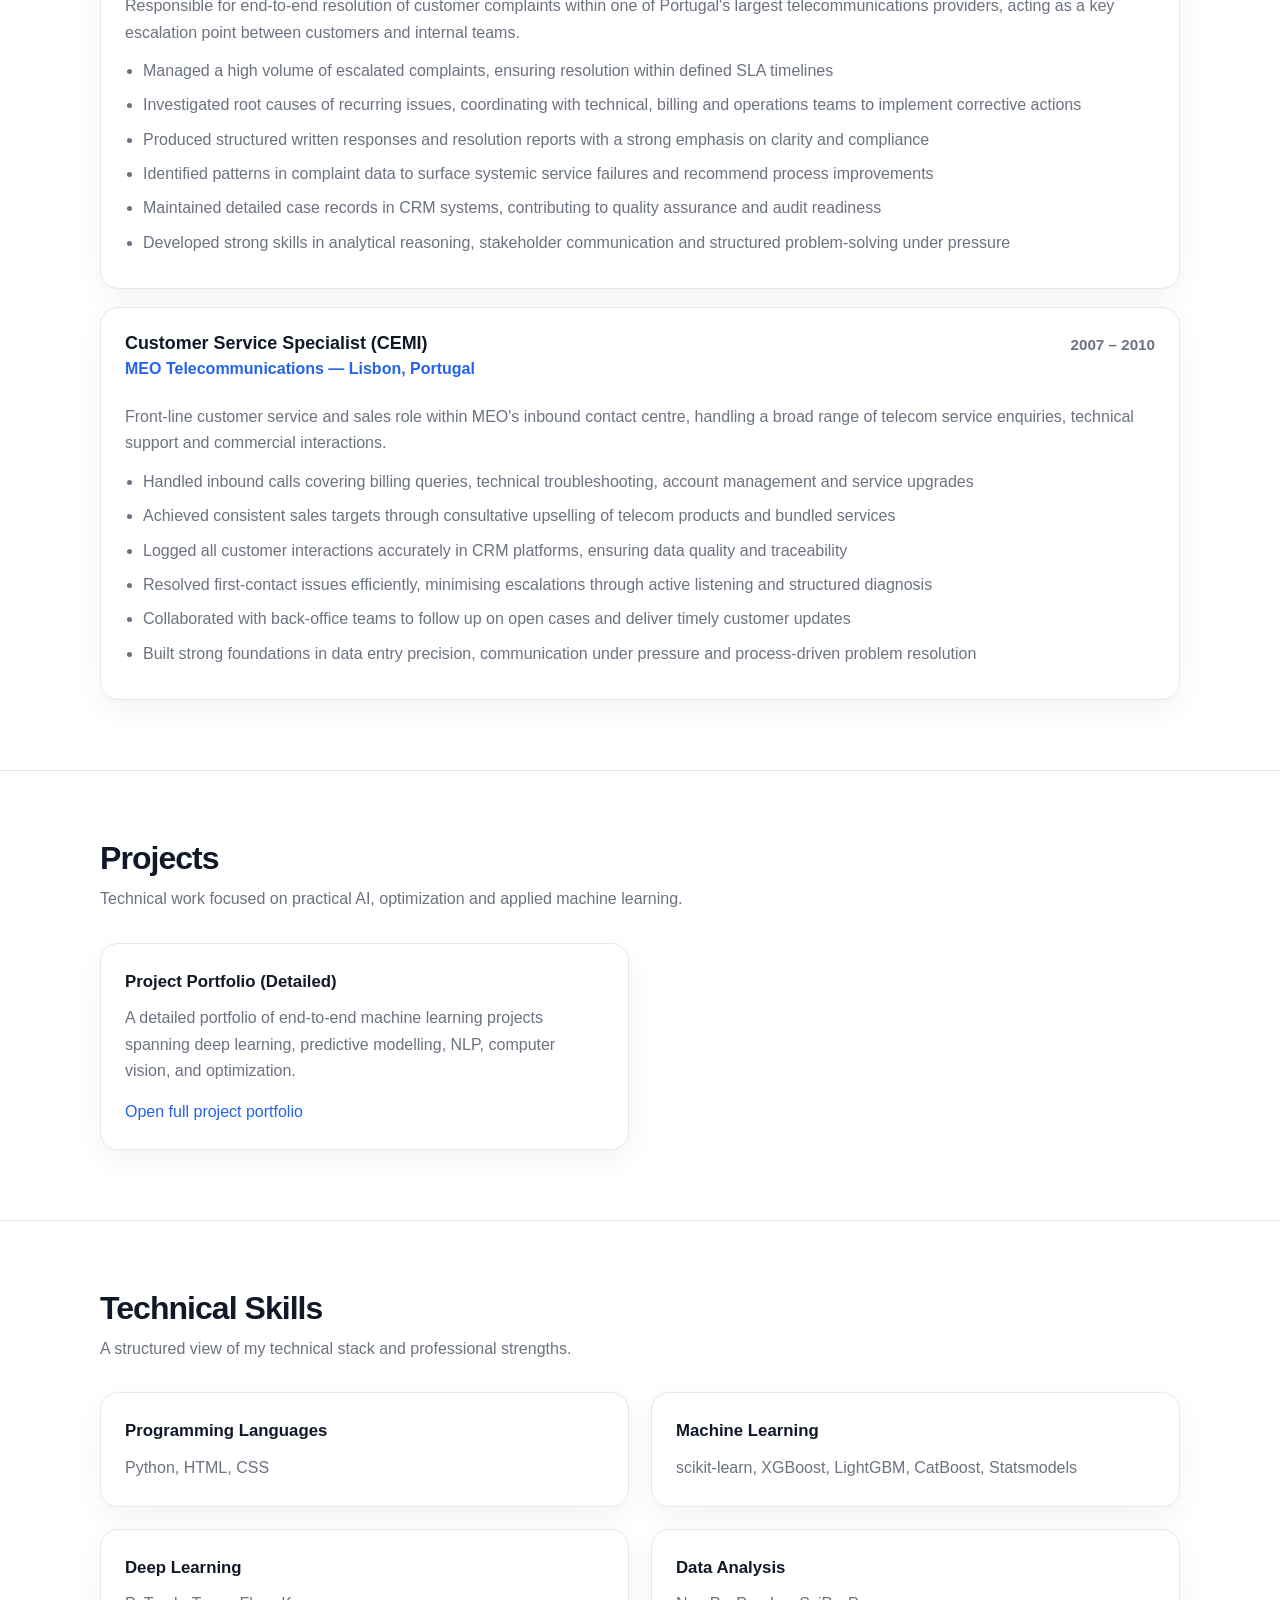
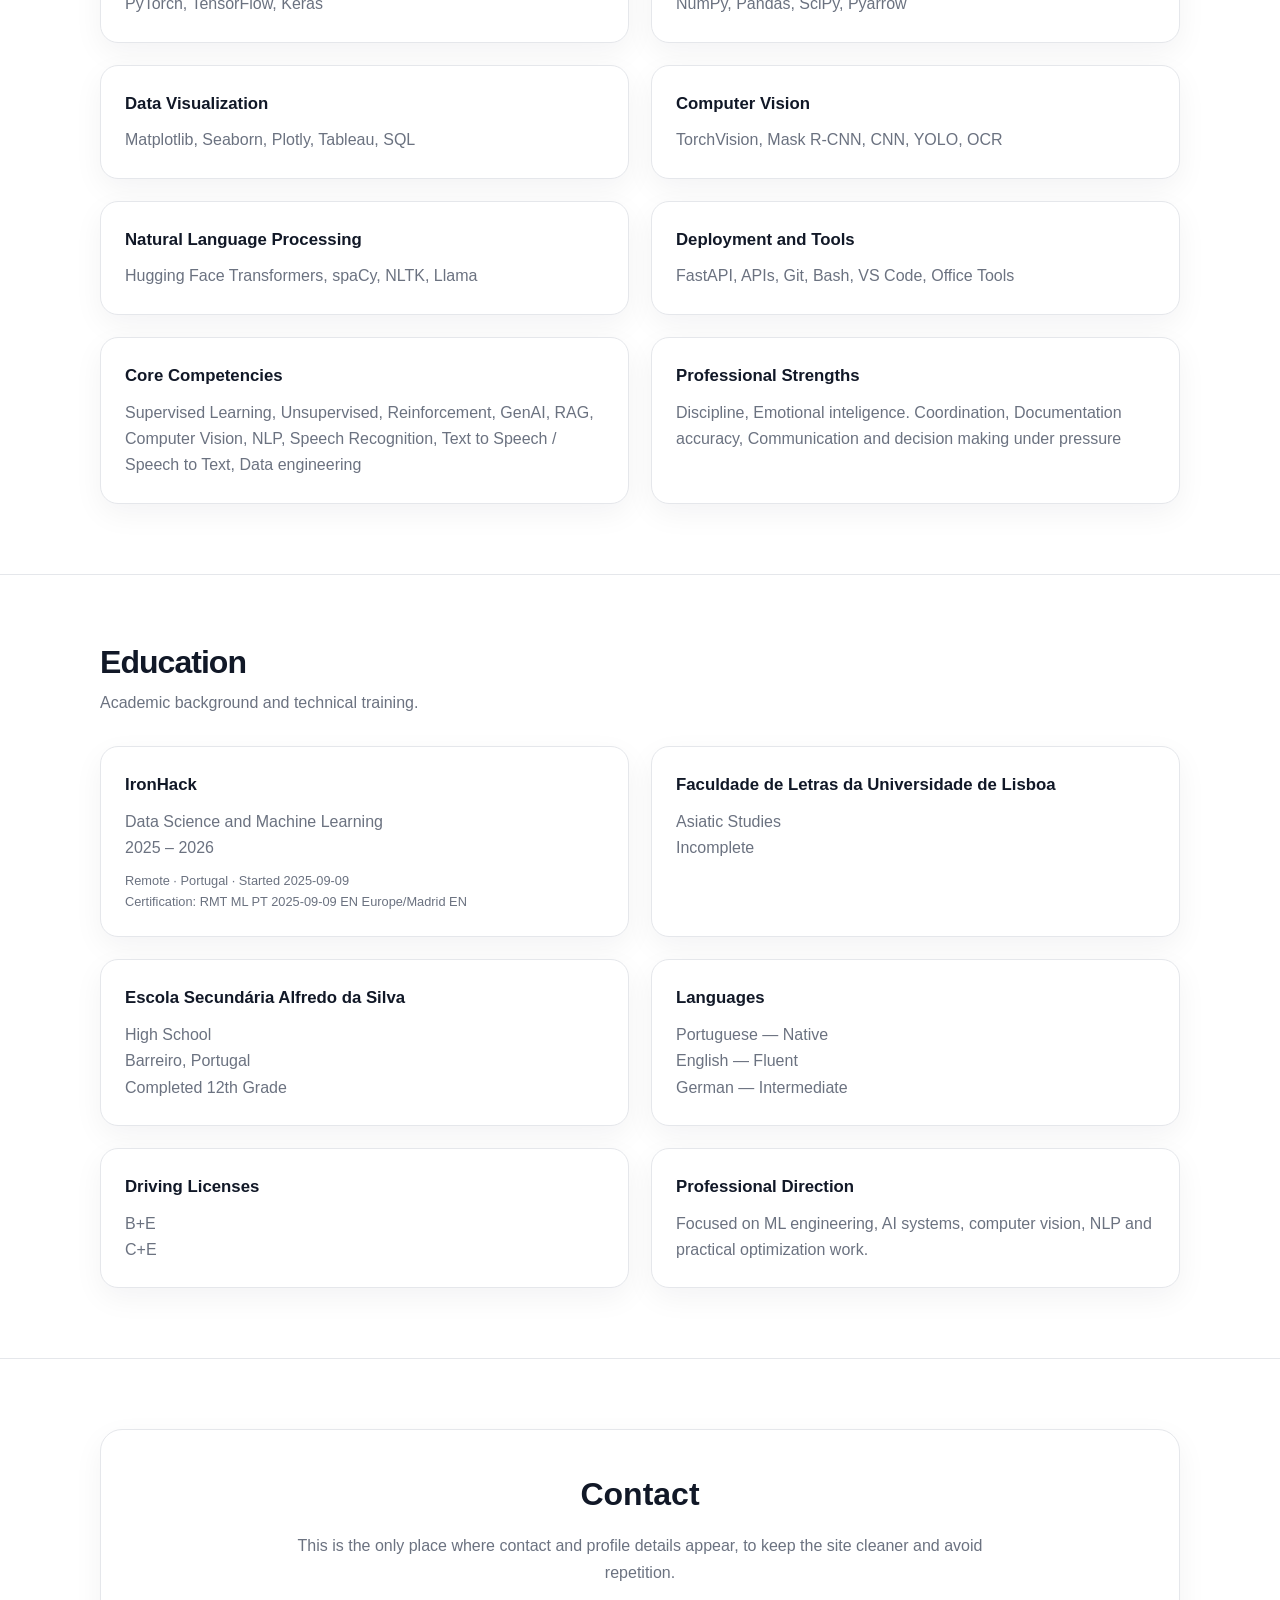
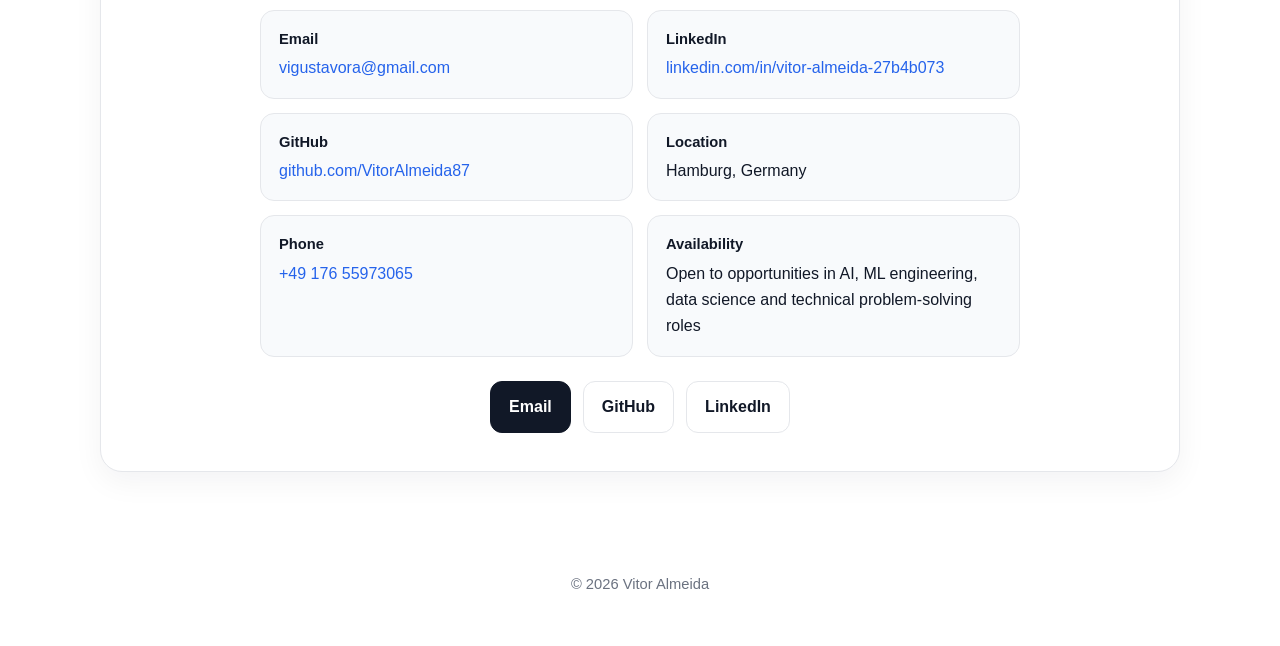
==== commit d0d6c0ec: "Update hero section text in index.html" ====
--- a/index.html
+++ b/index.html
@@ -471,8 +471,8 @@
     <section class="hero">
       <div class="container hero-grid">
         <div>
-          <span class="eyebrow">Machine Learning • AI • Data Science</span>
-          <h1></h1>
+          <span class="eyebrow"></span>
+          <h1>Machine Learning • AI • Data Science</h1>
           <p>
             Machine Learning Junior | Data Science Junior
           </p>
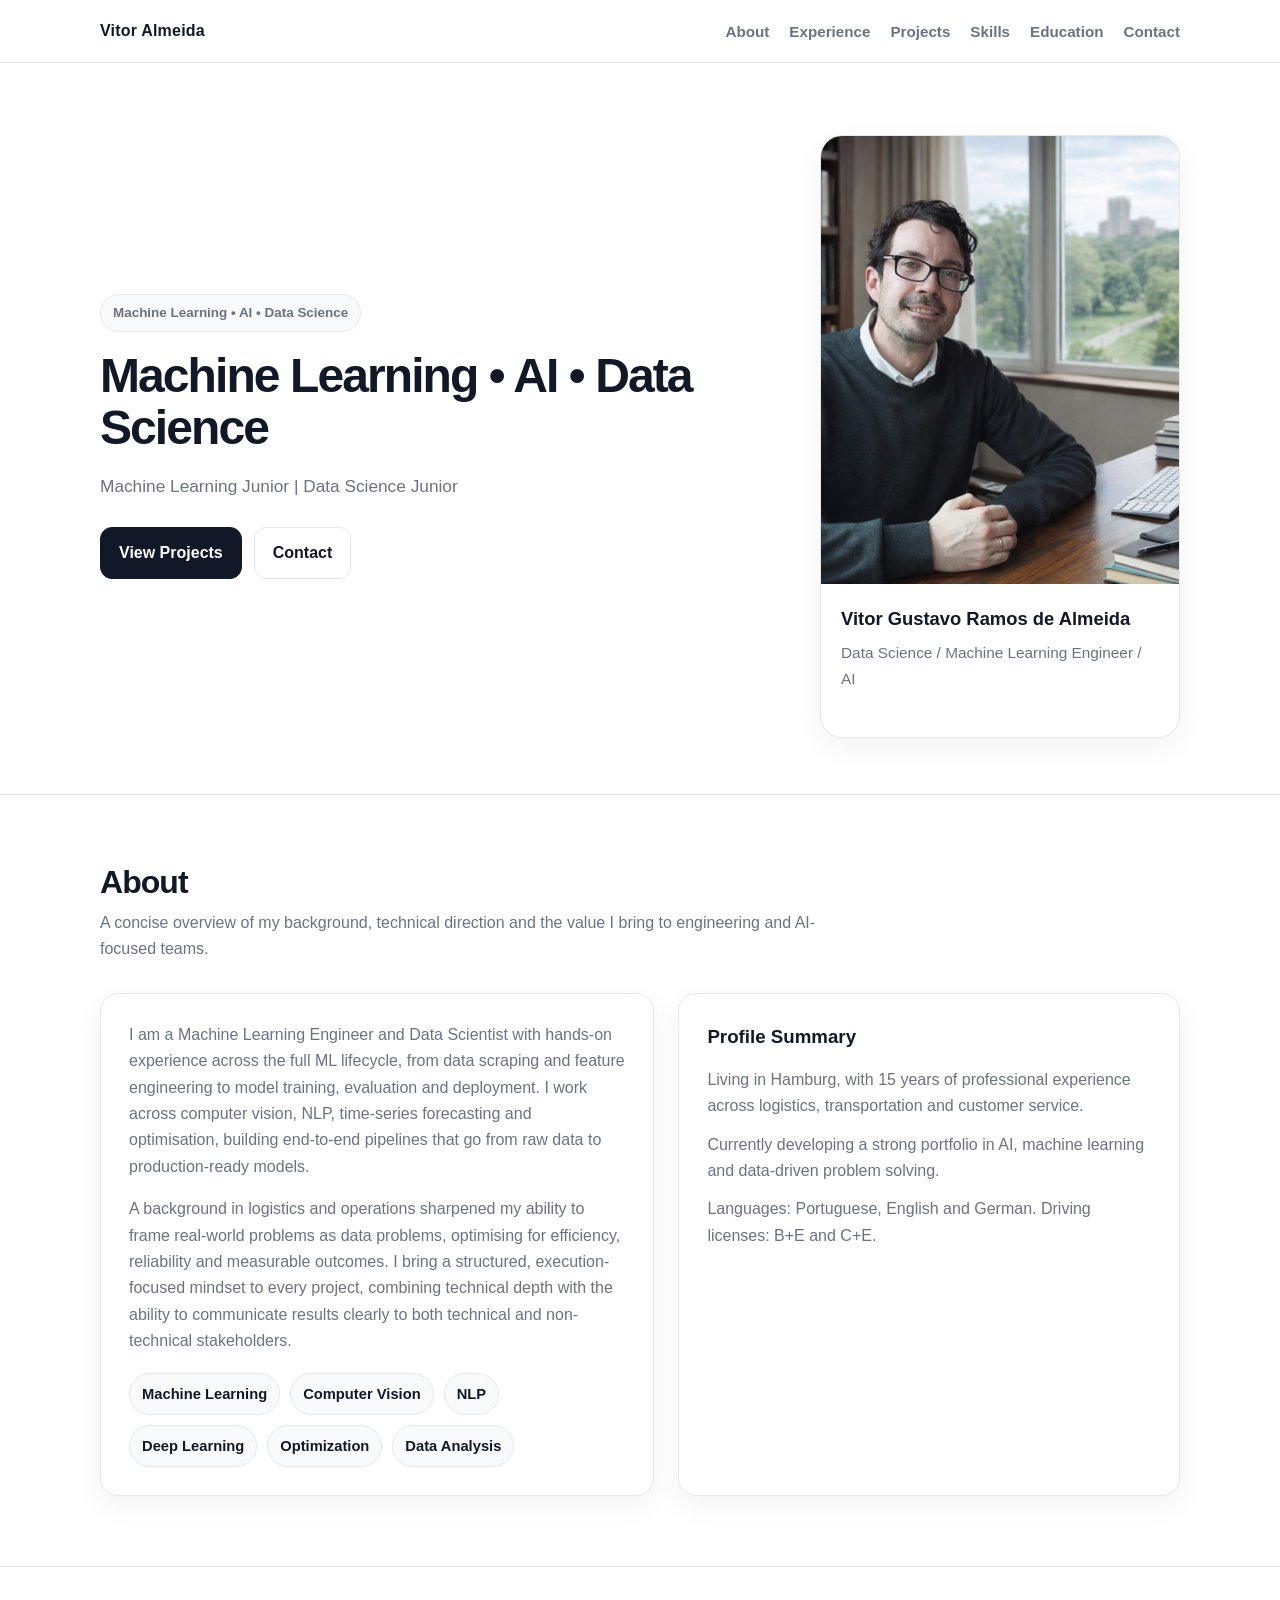
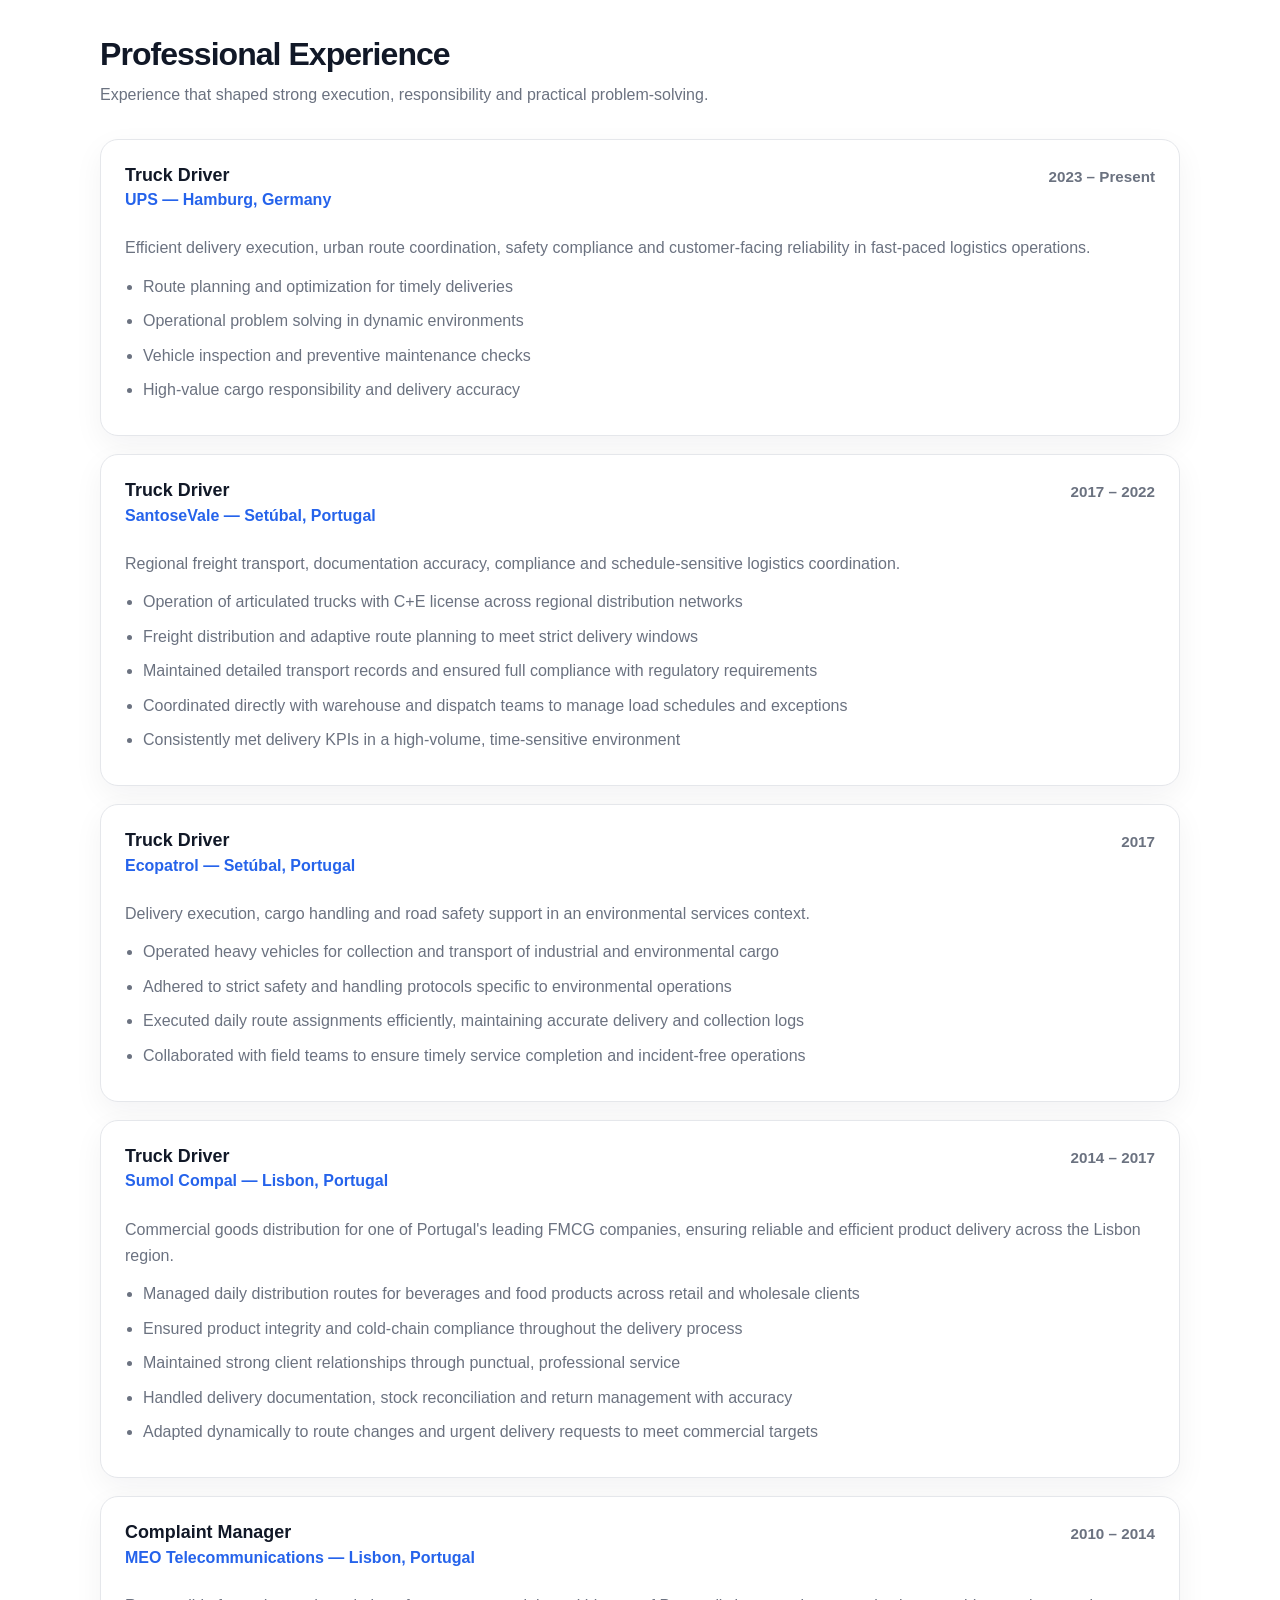
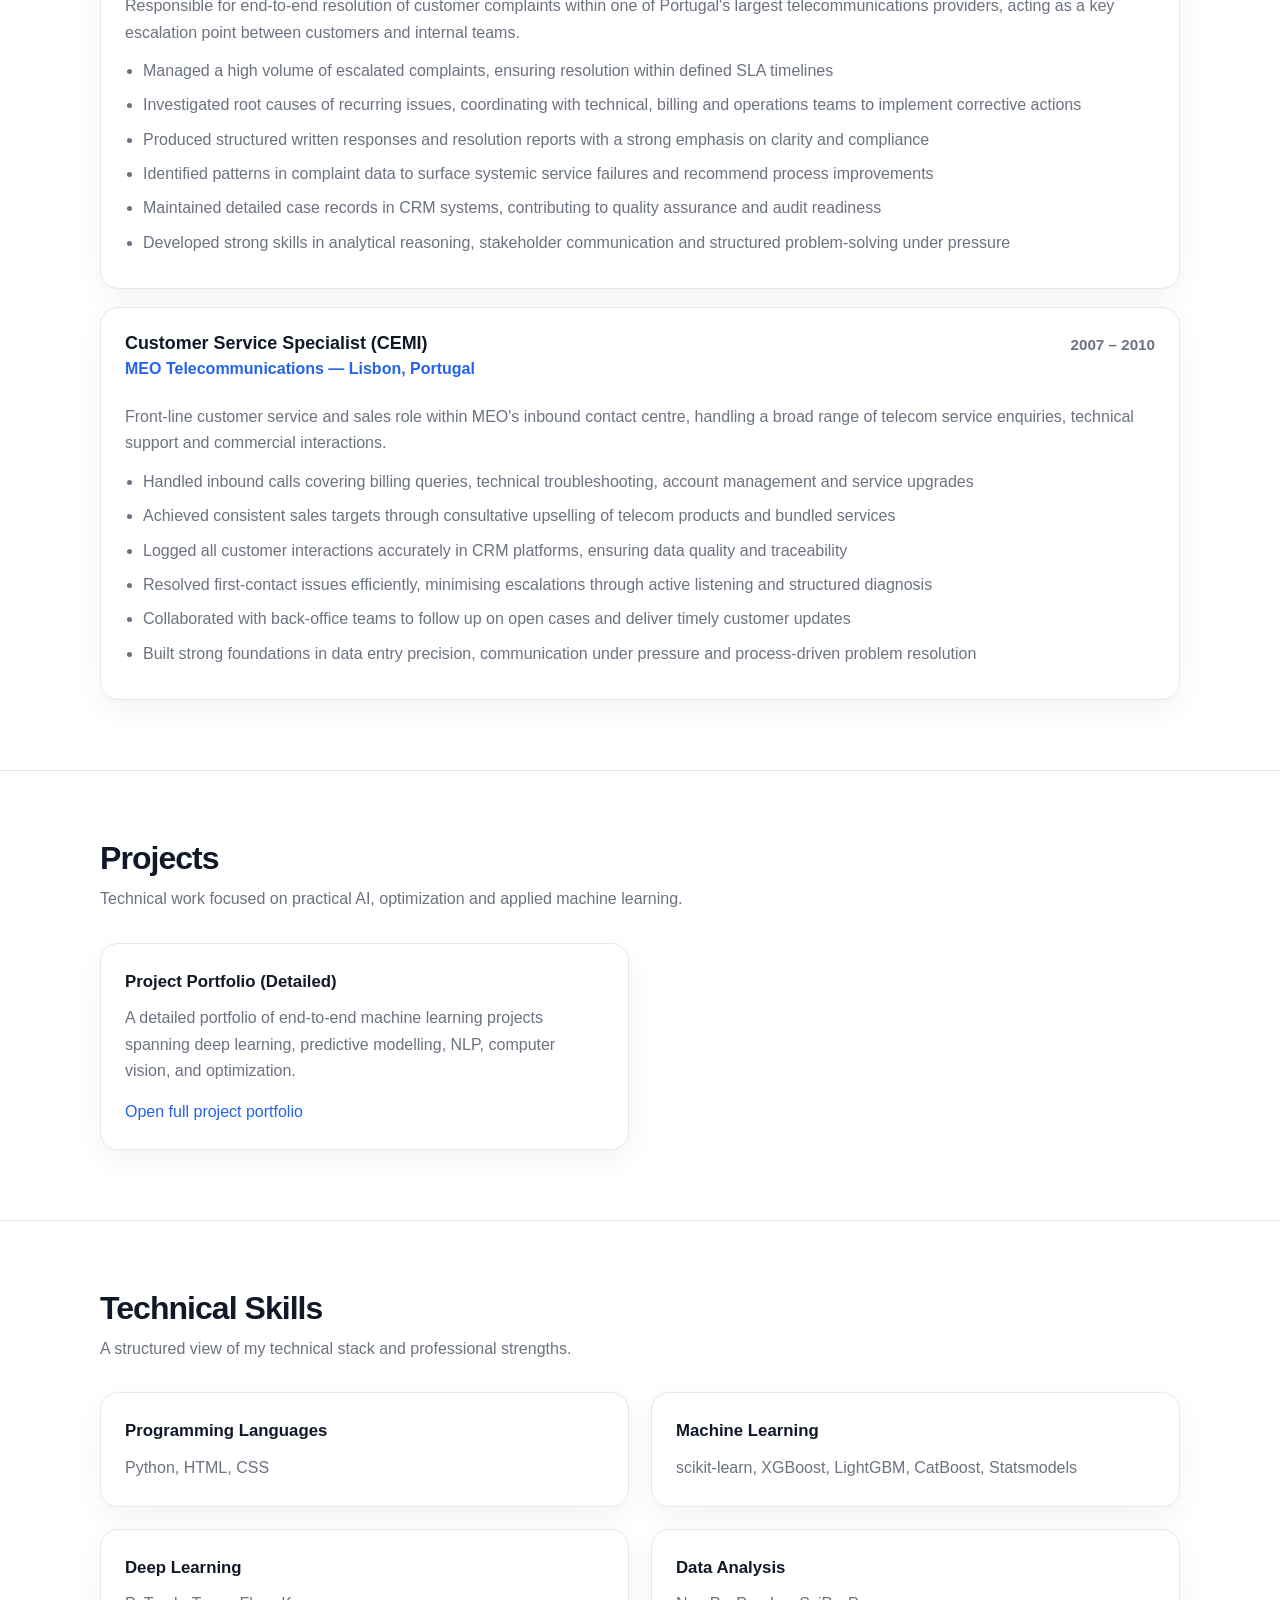
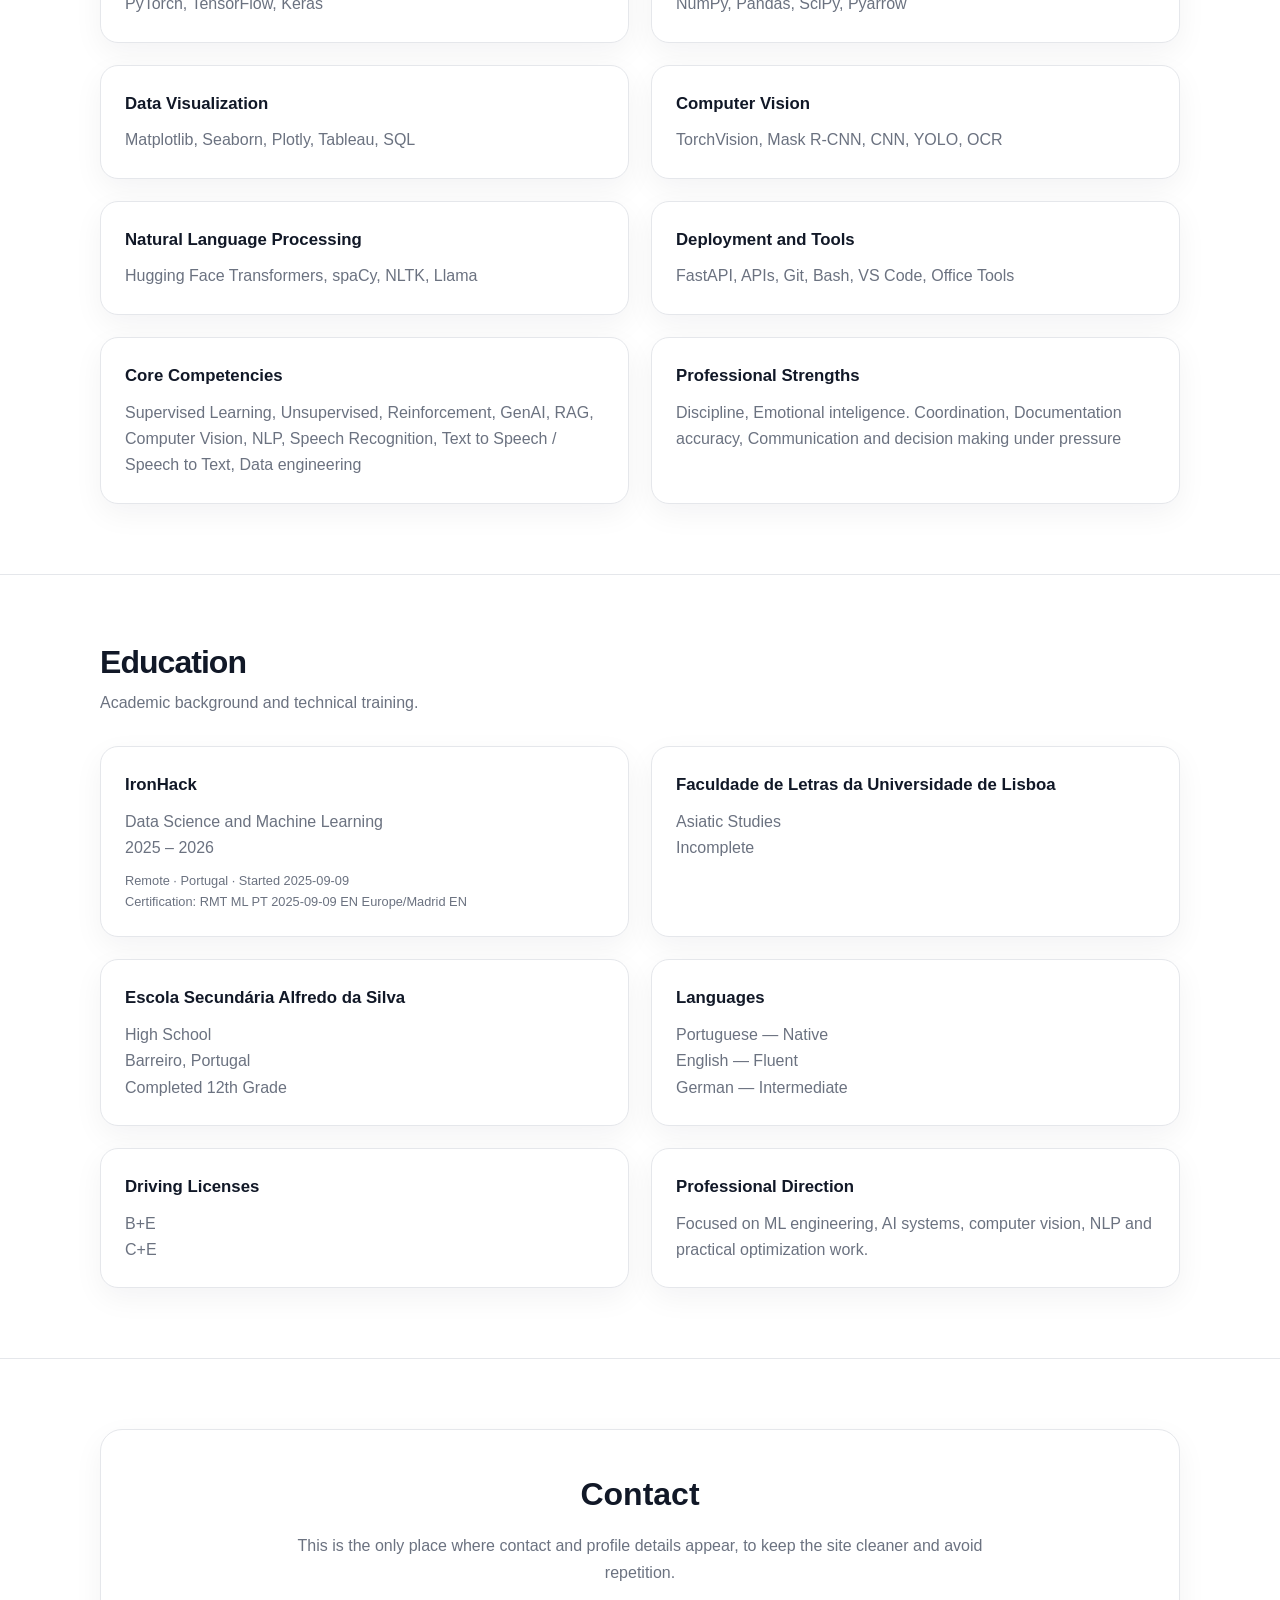
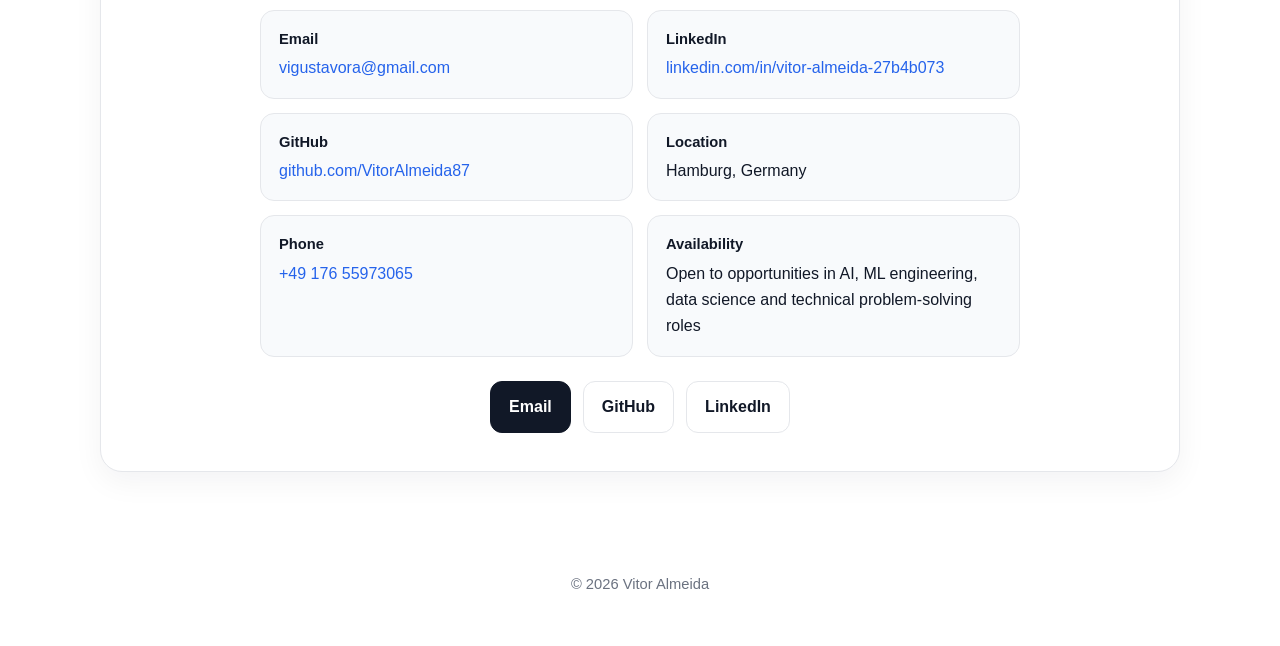
==== commit 71fd74c3: "Add text to eyebrow span in hero section" ====
--- a/index.html
+++ b/index.html
@@ -471,7 +471,7 @@
     <section class="hero">
       <div class="container hero-grid">
         <div>
-          <span class="eyebrow"></span>
+          <span class="eyebrow">Machine Learning • AI • Data Science</span>
           <h1>Machine Learning • AI • Data Science</h1>
           <p>
             Machine Learning Junior | Data Science Junior
